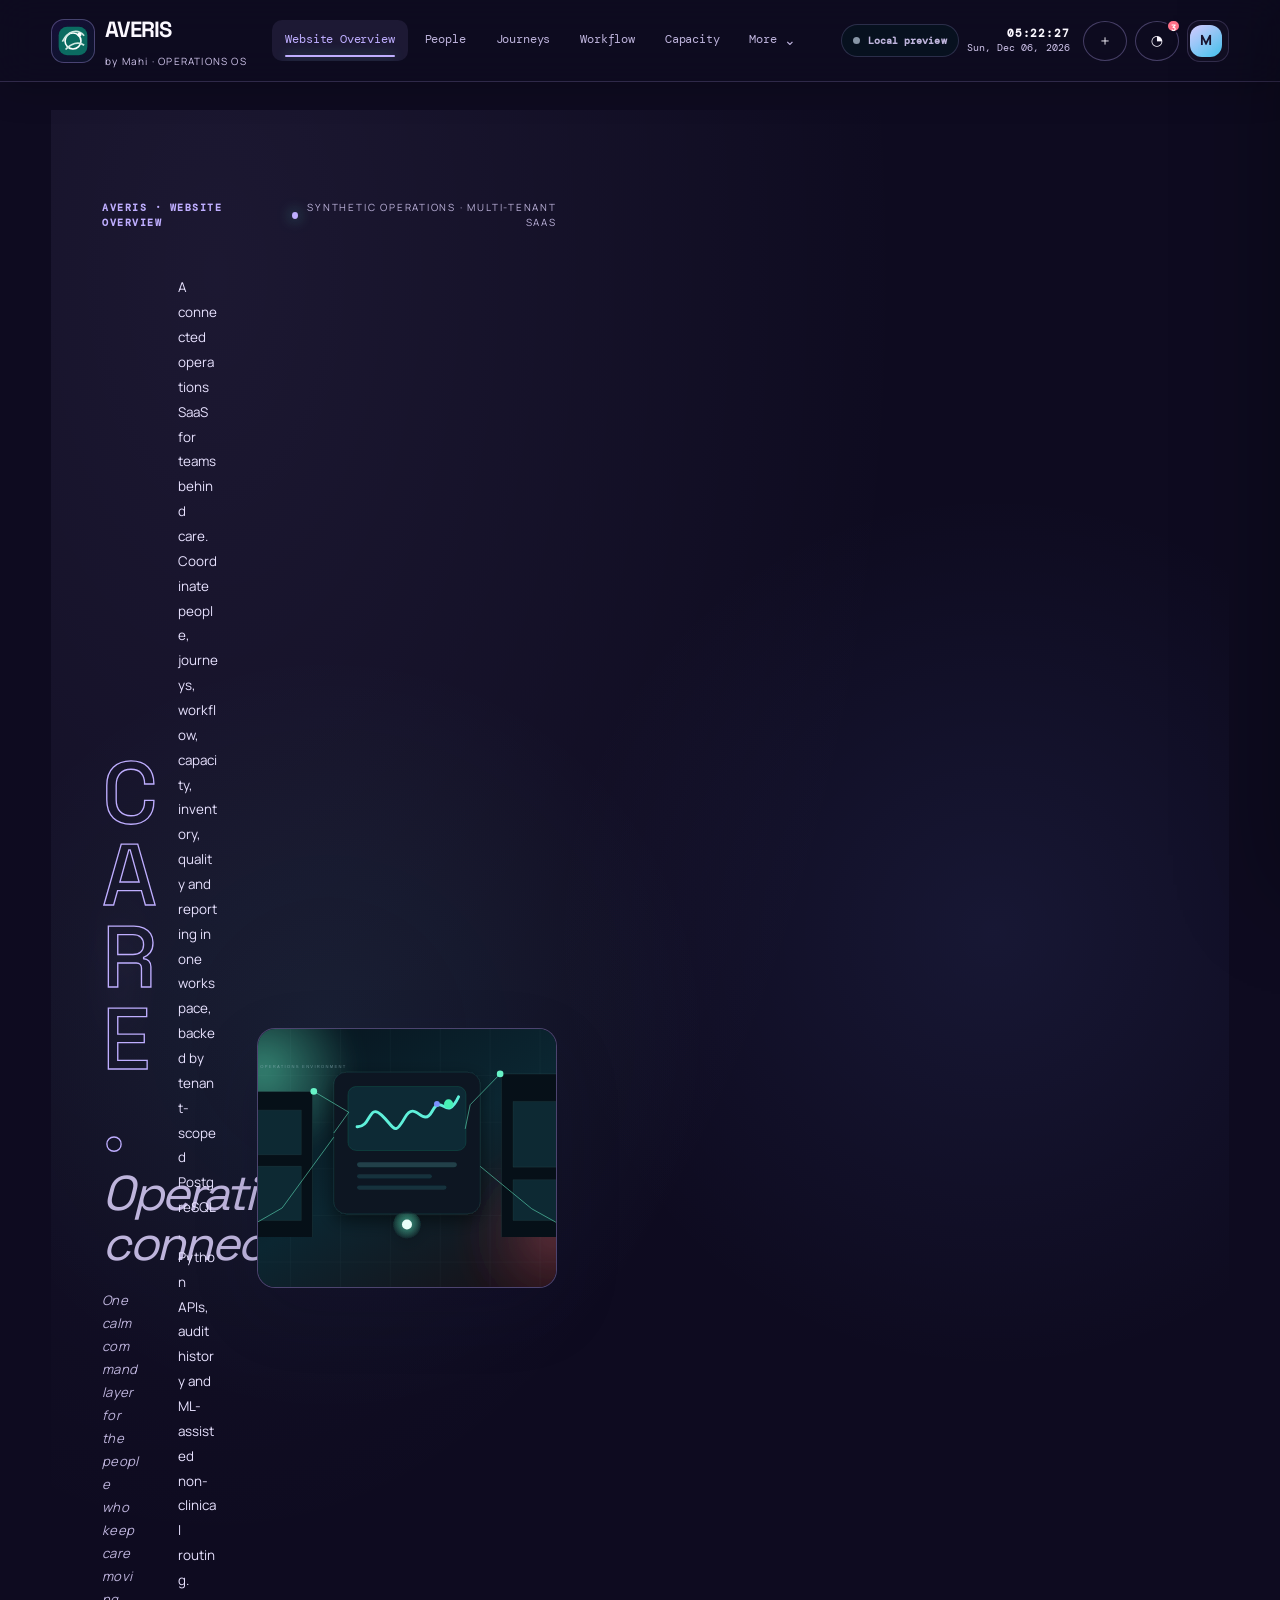
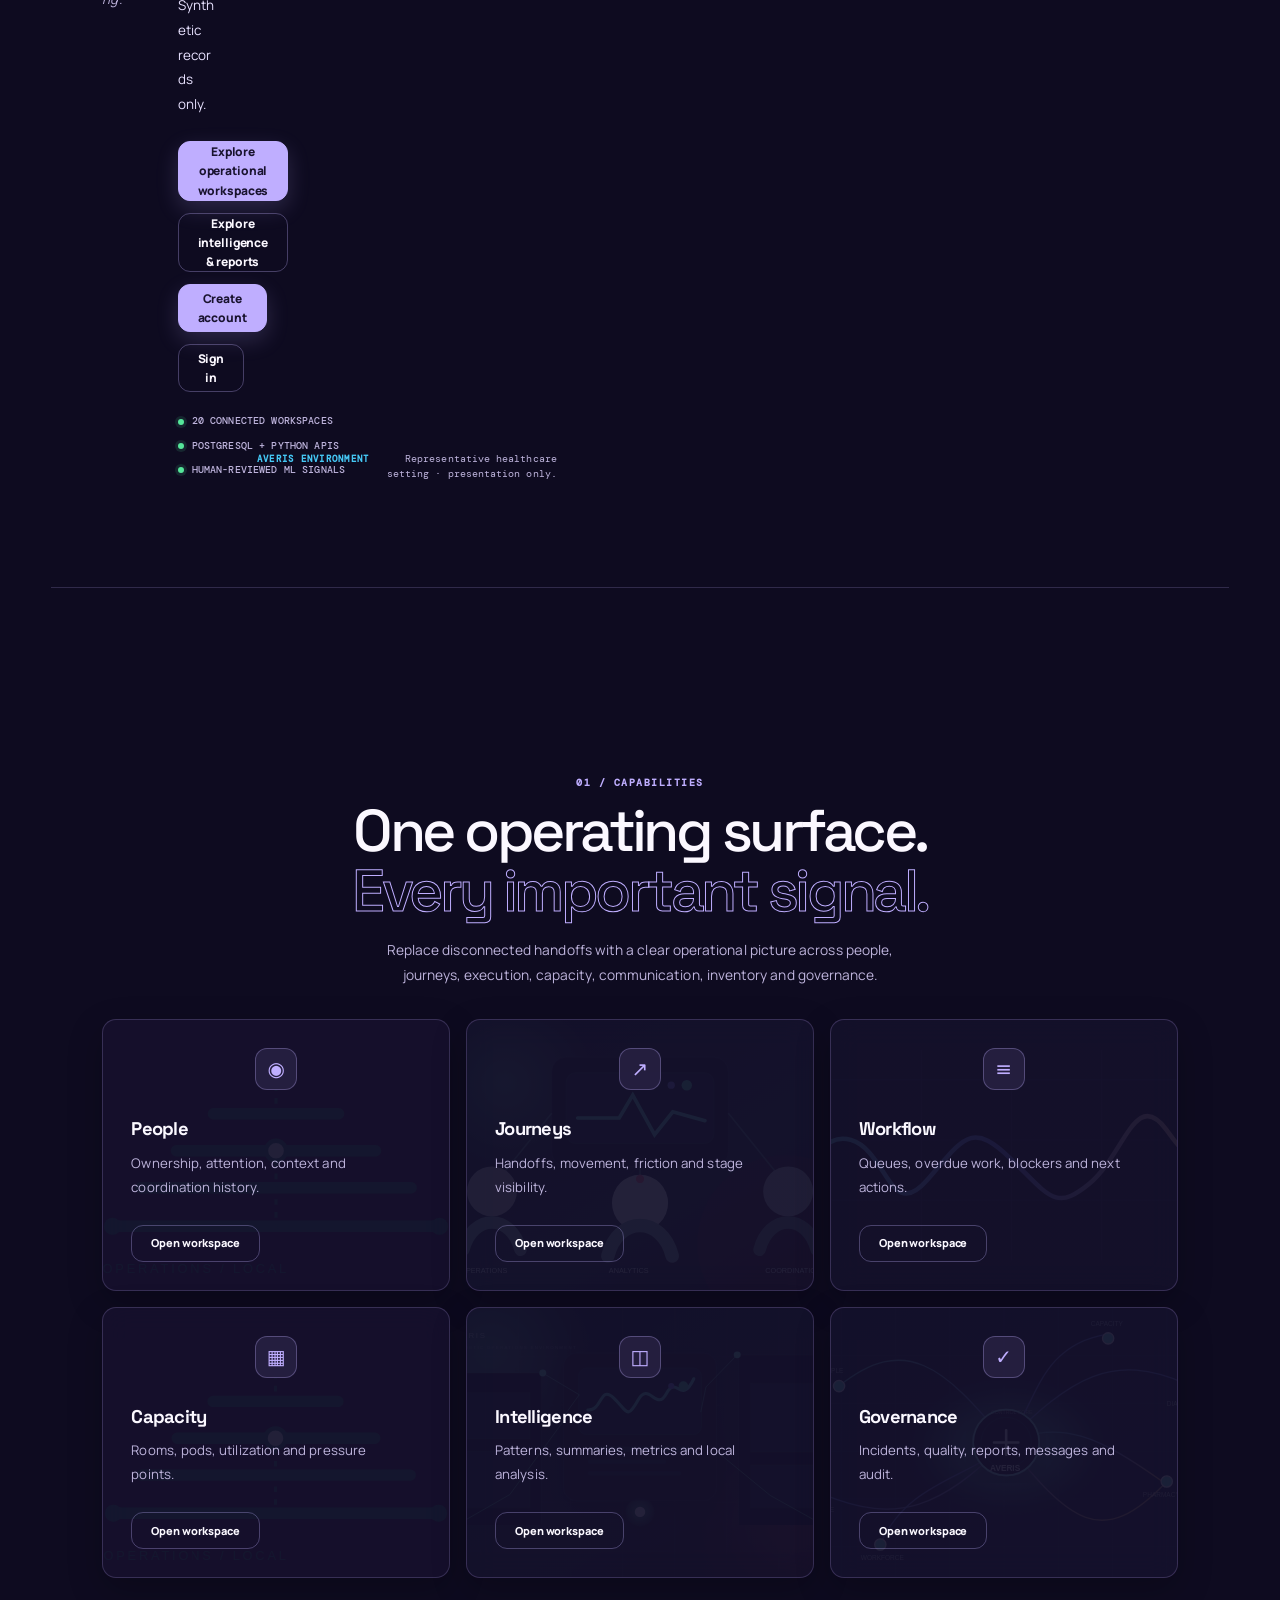
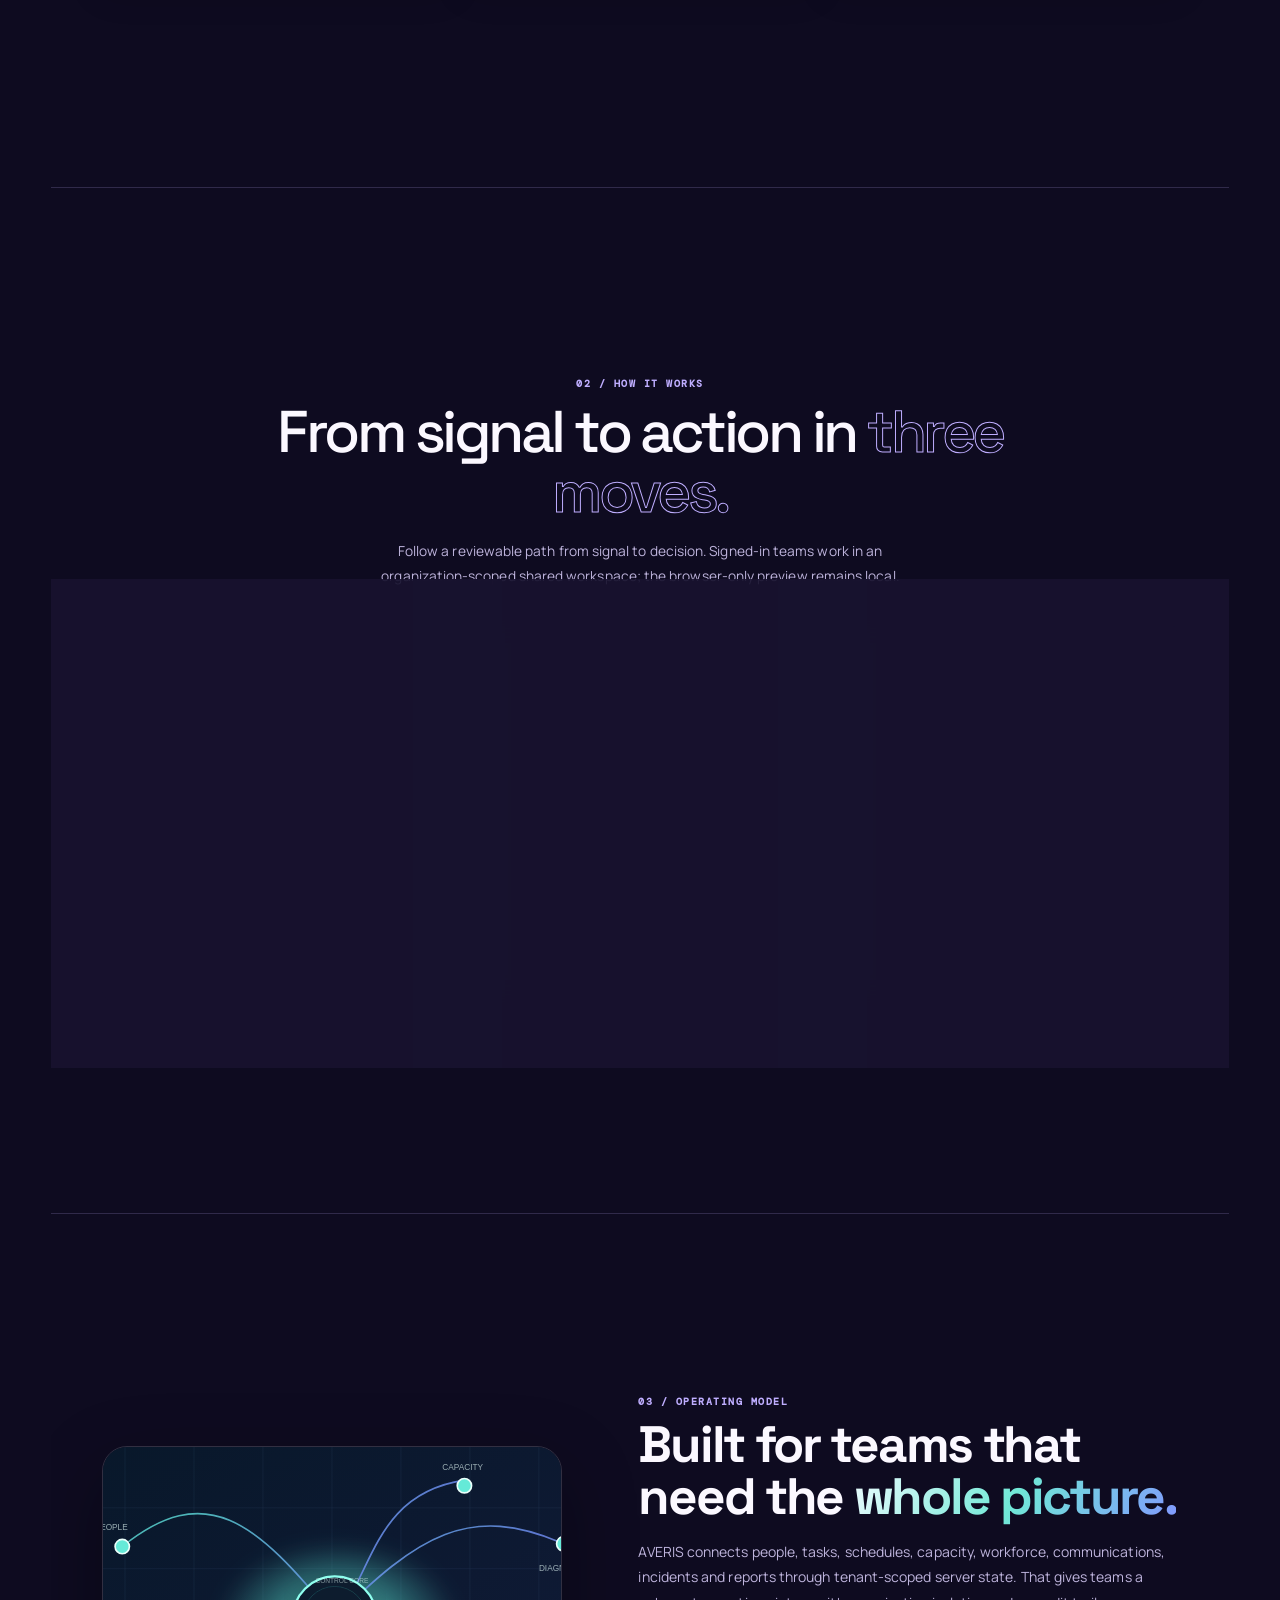
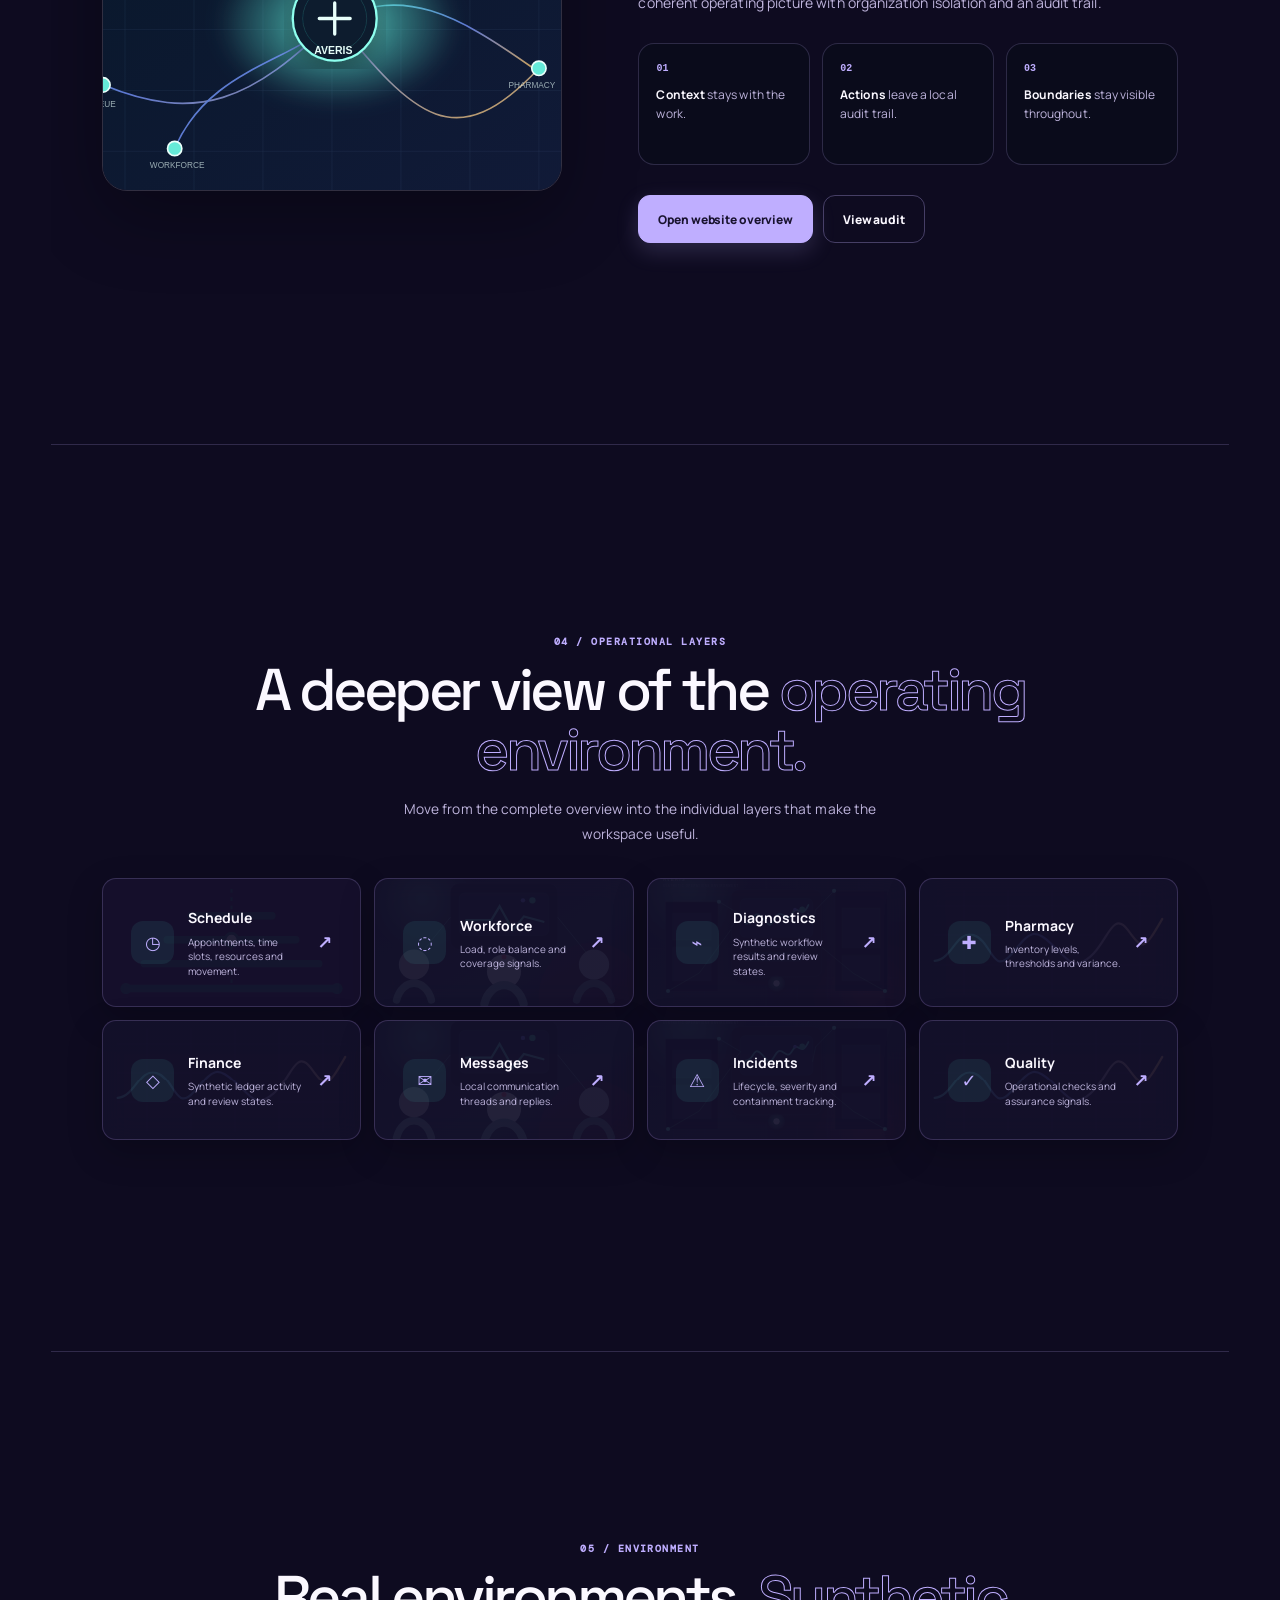
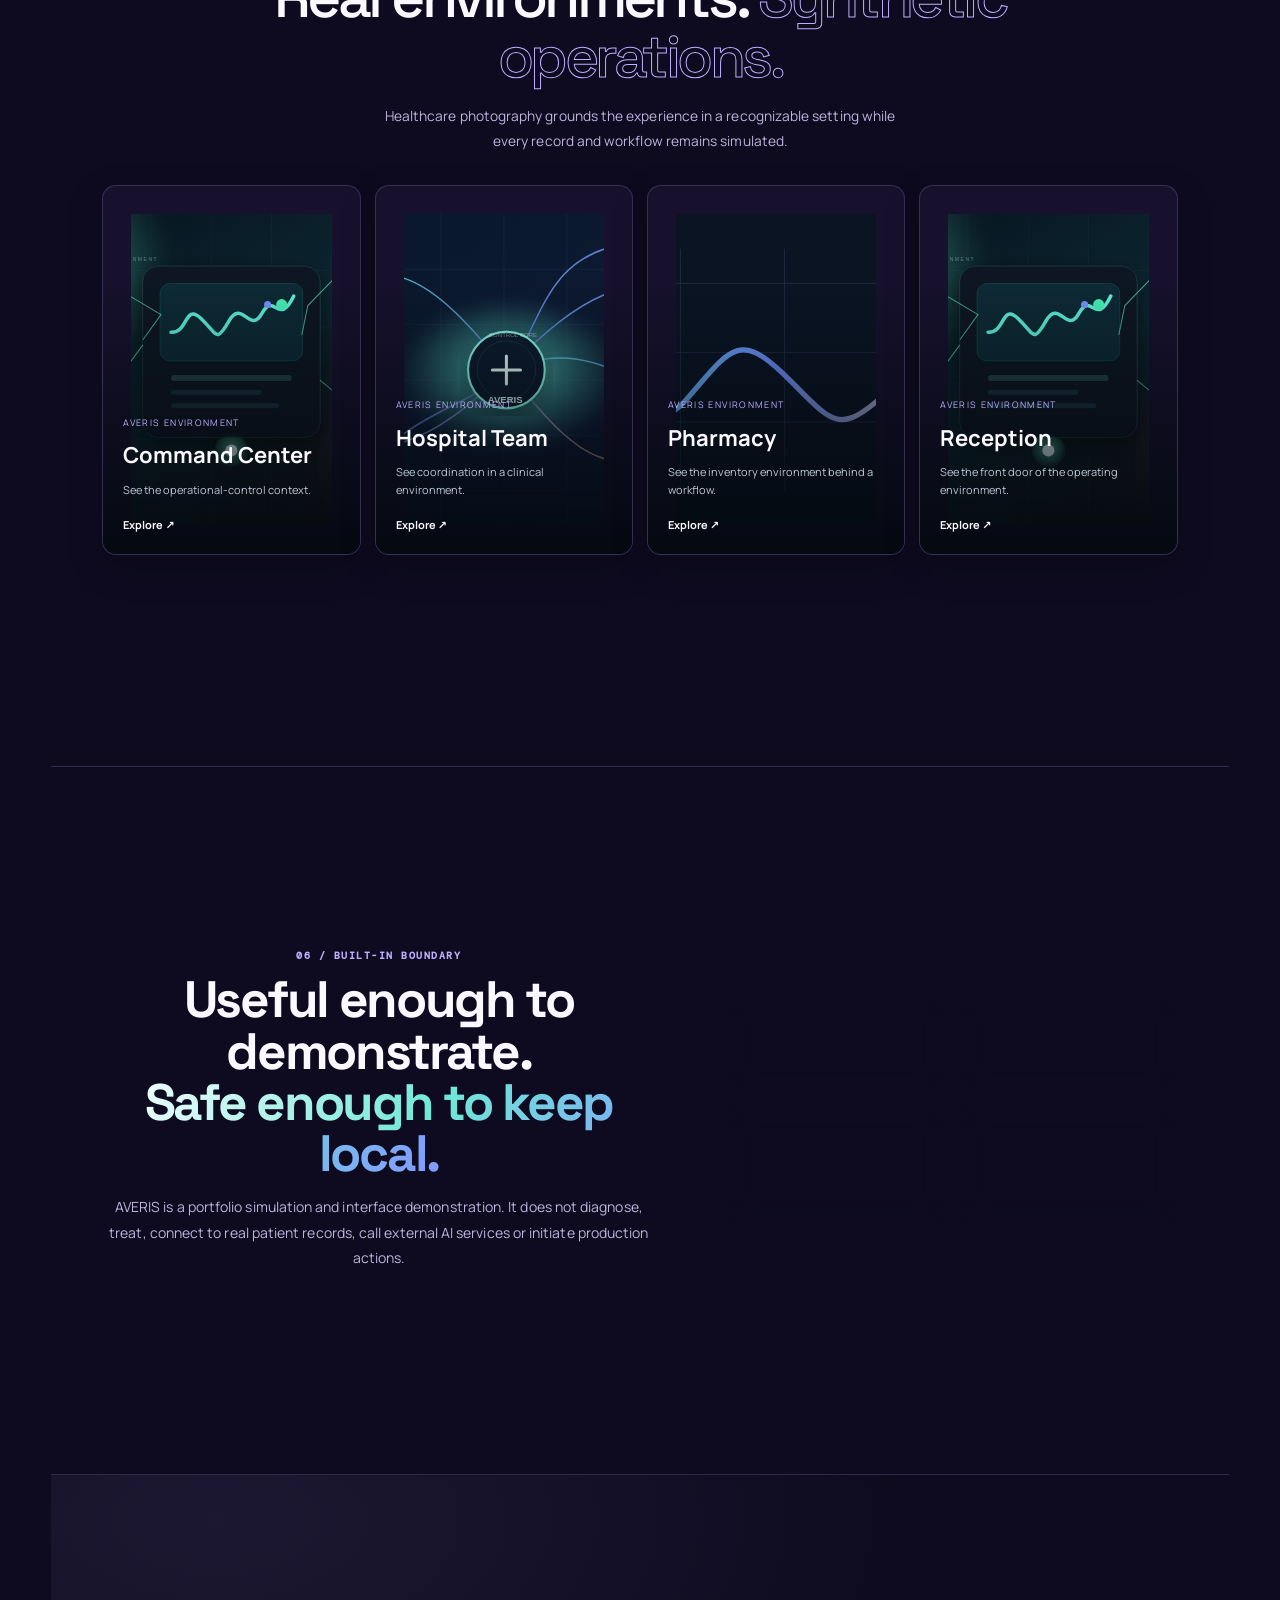
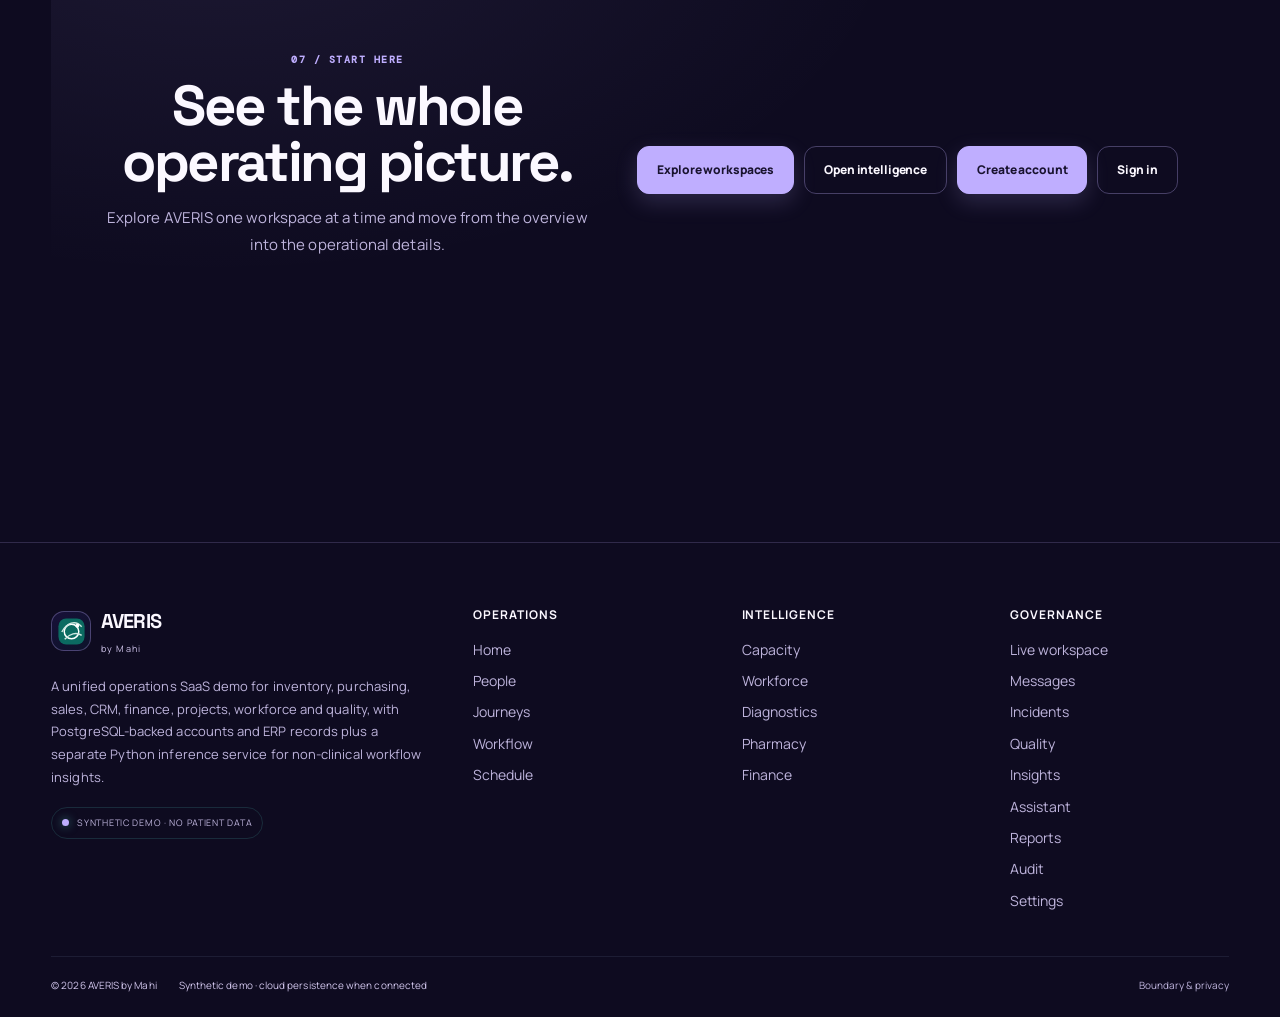
==== index.html @ 62dbeacb "Validate local workspace forms and preserve message subjects" ====
<!doctype html>
<html lang="en" data-theme="dark">
<head>
<meta charset="utf-8">
<meta name="viewport" content="width=device-width,initial-scale=1,viewport-fit=cover">
<meta name="theme-color" content="#0E0B20"><meta name="color-scheme" content="dark light"><link rel="preconnect" href="https://fonts.googleapis.com"><link rel="preconnect" href="https://fonts.gstatic.com" crossorigin><link href="https://fonts.googleapis.com/css2?family=DM+Mono:wght@400;500&family=Manrope:wght@400;500;600;700;800&family=Space+Grotesk:wght@400;500;600;700&display=swap" rel="stylesheet"><link rel="preload" href="https://www.ihhhealthcare.com/images/default-source/ihh/occ-2.jpg?sfvrsn=2801dfb4_1" as="image">
<meta name="description" content="AVERIS by Mahi — multi-tenant healthcare operations SaaS demo with organization-scoped ERP APIs, PostgreSQL persistence and Python ML for non-clinical workflows. Synthetic data only.">
<link rel="icon" href="./assets/averis-orbit.svg">
<link rel="manifest" href="./manifest.json">
<link rel="stylesheet" href="./styles.css?v=53">
<title>AVERIS — by Mahi</title>
</head>
<body>
<div id="scroll-progress" class="scroll-progress" aria-hidden="true"></div>
<button id="back-to-top" class="back-to-top" type="button" aria-label="Back to top" title="Back to top">↑</button>
<div class="backdrop-scene"><div class="scene-grid"></div><div class="scene-orbit scene-orbit-a"></div><div class="scene-orbit scene-orbit-b"></div><div class="scene-light scene-light-a"></div><div class="scene-light scene-light-b"></div></div>
<a class="skip-link" href="#workspace-root">Skip to workspace</a>
<div class="app-shell website-shell">
<div class="shell-main">
<header class="topbar site-header" id="site-header">
  <a href="#/today" class="brand site-brand" aria-label="AVERIS website overview"><span class="brand-logo"><img src="./assets/averis-orbit.svg" alt=""></span><span><b>AVERIS</b><small>by Mahi · OPERATIONS OS</small></span></a>
  <nav class="site-nav" aria-label="Primary navigation">
    <button class="site-nav-link" data-route="today" type="button">Website Overview</button>
    <button class="site-nav-link" data-route="people" type="button">People</button>
    <button class="site-nav-link" data-route="journeys" type="button">Journeys</button>
    <button class="site-nav-link" data-route="queue" type="button">Workflow</button>
    <button class="site-nav-link" data-route="capacity" type="button">Capacity</button>
    <div class="site-nav-more" id="site-nav-more">
      <button class="site-nav-link site-nav-more-trigger" id="site-more-toggle" type="button" aria-haspopup="true" aria-expanded="false">More <span aria-hidden="true">⌄</span></button>
      <div class="site-nav-menu" id="site-nav-menu" role="menu" aria-label="More workspaces">
        <button class="site-nav-link" data-route="insights" role="menuitem" type="button">Insights</button>
        <button class="site-nav-link" data-route="reports" role="menuitem" type="button">Reports</button>
        <button class="site-nav-link" data-route="erp" role="menuitem" type="button">ERP Suite</button>
        <button class="site-nav-link" data-route="workspace" role="menuitem" type="button">Live Workspace</button>
      </div>
    </div>
  </nav>
  <div class="top-actions">
    <span class="connection-chip" id="connection-chip"><span></span> Checking connection</span>
    <div class="clock"><b id="live-clock">--:--:--</b><small id="live-date">---</small></div>
    <button id="quick-add" class="icon-button" type="button" aria-label="Create record">＋</button>
    <button id="notification-button" class="icon-button notif" type="button" aria-label="Open messages">◔<b id="notification-count">0</b></button>
    <button id="profile-button" class="profile-button" type="button" aria-label="Profile"><span class="avatar avatar-main">M</span></button>
  </div>
</header>
<main id="workspace-root" class="workspace-main" tabindex="-1"><div class="loader"><div></div><p>Loading AVERIS…</p></div></main>
<footer class="site-footer">
  <div class="footer-main">
    <div class="footer-brand">
      <a href="#/today" class="brand"><span class="brand-logo"><img src="./assets/averis-orbit.svg" alt=""></span><span><b>AVERIS</b><small>by Mahi</small></span></a>
      <p>A unified operations SaaS demo for inventory, purchasing, sales, CRM, finance, projects, workforce and quality, with PostgreSQL-backed accounts and ERP records plus a separate Python inference service for non-clinical workflow insights.</p>
      <span class="footer-boundary"><i></i> SYNTHETIC DEMO · NO PATIENT DATA</span>
    </div>
    <div class="footer-column"><b>Operations</b><button data-route="today" type="button">Home</button><button data-route="people" type="button">People</button><button data-route="journeys" type="button">Journeys</button><button data-route="queue" type="button">Workflow</button><button data-route="schedule" type="button">Schedule</button></div>
    <div class="footer-column"><b>Intelligence</b><button data-route="capacity" type="button">Capacity</button><button data-route="workforce" type="button">Workforce</button><button data-route="diagnostics" type="button">Diagnostics</button><button data-route="pharmacy" type="button">Pharmacy</button><button data-route="finance" type="button">Finance</button></div>
    <div class="footer-column"><b>Governance</b><button data-route="workspace" type="button">Live workspace</button><button data-route="messages" type="button">Messages</button><button data-route="incidents" type="button">Incidents</button><button data-route="quality" type="button">Quality</button><button data-route="insights" type="button">Insights</button><button data-route="assistant" type="button">Assistant</button><button data-route="reports" type="button">Reports</button><button data-route="audit" type="button">Audit</button><button data-route="settings" type="button">Settings</button></div>
  </div>
  <div class="footer-bottom"><span>© 2026 AVERIS by Mahi</span><span>Synthetic demo · cloud persistence when connected</span><button data-action="go-settings" type="button">Boundary & privacy</button></div>
</footer>
</div>
</div>
<div class="mobile-scrim" id="mobile-scrim"></div>
<div class="overlay" id="command-overlay" hidden><div class="command-dialog" role="dialog" aria-modal="true" aria-labelledby="command-title">
  <div class="dialog-head"><div><span class="eyebrow">NAVIGATION</span><h2 id="command-title">Command search</h2></div><button class="icon-button" data-close="command-overlay" type="button">×</button></div>
  <div class="command-box"><span>⌕</span><input id="command-input" placeholder="Search AVERIS…" autocomplete="off"><kbd>ESC</kbd></div>
  <div id="command-results" class="command-results"></div>
  <div class="command-help"><span>↑↓ select</span><span>↵ open</span><span>esc close</span></div>
</div></div>
<div class="overlay" id="modal-overlay" hidden><div class="modal-dialog" role="dialog" aria-modal="true" aria-labelledby="modal-title">
  <div class="dialog-head"><div><span class="eyebrow" id="modal-eyebrow">ACTION</span><h2 id="modal-title">New record</h2></div><button class="icon-button" data-close="modal-overlay" type="button">×</button></div>
  <div id="modal-body" class="modal-body"></div><div id="modal-foot" class="modal-foot"></div>
</div></div>
<aside class="drawer" id="drawer" aria-hidden="true"><div class="drawer-head"><div><span class="eyebrow" id="drawer-eyebrow">DETAIL</span><h2 id="drawer-title">Record</h2></div><button id="drawer-close" class="icon-button" type="button">×</button></div><div id="drawer-body" class="drawer-body"></div></aside>
<div id="toast-stack" class="toast-stack" aria-live="polite"></div>
<noscript><div class="noscript"><b>JavaScript is required for the AVERIS control room.</b><span>Everything is local to this browser.</span></div></noscript>
<script src="./app.js?v=53" defer></script>
</body>
</html>
---- styles.css ----
/* AVERIS v5 visual control-room system */
:root{--bg:#050b14;--bg2:#071120;--surface:rgba(10,21,36,.80);--solid:#0c192b;--surface2:rgba(17,31,52,.72);--line:rgba(155,188,224,.13);--line2:rgba(155,188,224,.23);--text:#edf7ff;--muted:#8ba1b7;--dim:#5b738d;--teal:#5ef0da;--blue:#7593ff;--amber:#ffc86b;--red:#ff7385;--violet:#b78dff;--shadow:0 28px 90px rgba(0,0,0,.34);--soft:0 12px 35px rgba(0,0,0,.22);--radius:20px;--ease:cubic-bezier(.2,.75,.25,1);--sidebar:286px}

*{box-sizing:border-box}html{min-width:320px;background:var(--bg);scroll-behavior:smooth}body{margin:0;background:var(--bg);color:var(--text);font:400 14px/1.45 Inter,ui-sans-serif,system-ui,-apple-system,BlinkMacSystemFont,"Segoe UI",sans-serif;overflow-x:hidden}button,input,select,textarea{font:inherit;color:inherit}button{border:0}button:focus-visible,input:focus-visible,select:focus-visible,textarea:focus-visible{outline:2px solid var(--teal);outline-offset:3px}a{color:inherit;text-decoration:none}img{display:block;max-width:100%}::selection{background:rgba(94,240,218,.22)}
.backdrop-scene{position:fixed;inset:0;z-index:-5;overflow:hidden;background:radial-gradient(circle at 15% 10%,rgba(95,120,255,.11),transparent 30%),radial-gradient(circle at 82% 18%,rgba(27,224,192,.09),transparent 28%),linear-gradient(180deg,var(--bg2),var(--bg))}
.scene-grid{position:absolute;inset:-18%;background-image:linear-gradient(rgba(120,160,205,.05) 1px,transparent 1px),linear-gradient(90deg,rgba(120,160,205,.05) 1px,transparent 1px);background-size:48px 48px;transform:perspective(900px) rotateX(58deg) translateY(30%);mask-image:linear-gradient(to bottom,transparent,#000 24%,#000 72%,transparent);animation:grid-move 28s linear infinite}
.scene-orbit{position:absolute;border:1px solid rgba(119,156,210,.07);border-radius:999px;filter:blur(.2px)}.scene-orbit-a{width:780px;height:300px;right:-230px;top:7%;transform:rotate(15deg);animation:orbit 17s ease-in-out infinite}.scene-orbit-b{width:590px;height:230px;left:-210px;bottom:8%;transform:rotate(-18deg);animation:orbit 22s ease-in-out reverse infinite}.scene-light{position:absolute;width:480px;height:480px;border-radius:50%;filter:blur(100px);opacity:.10}.scene-light-a{left:12%;top:0;background:#416cff;animation:light-float 17s ease-in-out infinite}.scene-light-b{right:8%;bottom:0;background:#20d8bd;animation:light-float 21s ease-in-out reverse infinite}
.skip-link{position:fixed;left:15px;top:-80px;z-index:1000;padding:9px 12px;border-radius:9px;background:var(--solid);border:1px solid var(--line2)}.skip-link:focus{top:15px}
.app-shell{display:grid;grid-template-columns:var(--sidebar) minmax(0,1fr);min-height:100vh}.sidebar{height:100vh;position:sticky;top:0;display:flex;flex-direction:column;padding:16px 14px;border-right:1px solid var(--line);background:rgba(5,13,24,.84);backdrop-filter:blur(28px);z-index:40}.brand-row{display:flex;justify-content:space-between;align-items:center;padding:2px 5px 15px}.brand{display:flex;gap:10px;align-items:center}.brand-logo{width:40px;height:40px;display:grid;place-items:center;border-radius:13px;border:1px solid rgba(94,240,218,.18);background:linear-gradient(145deg,rgba(94,240,218,.12),rgba(117,147,255,.10));box-shadow:inset 0 0 22px rgba(94,240,218,.07)}.brand-logo img{width:31px}.brand b{display:block;font-size:19px;letter-spacing:.2em}.brand small{display:block;margin-top:5px;color:var(--dim);font-size:8px;letter-spacing:.12em}
.identity{display:flex;gap:9px;align-items:center;padding:10px 7px 13px;border-bottom:1px solid var(--line)}.avatar{width:34px;height:34px;border-radius:12px;display:grid;place-items:center;font-weight:800;flex:none}.avatar-main{background:linear-gradient(145deg,#66e4d2,#687df8);color:#04101c;box-shadow:0 8px 25px rgba(70,210,194,.18)}.identity>div{display:flex;flex-direction:column;min-width:0;flex:1}.identity b{font-size:11px}.identity small{font-size:9px;color:var(--muted);margin-top:2px}.presence{width:8px;height:8px;border-radius:50%;background:var(--teal);box-shadow:0 0 0 4px rgba(94,240,218,.08),0 0 15px rgba(94,240,218,.55);animation:beat 2s infinite}
.command-open{display:grid;grid-template-columns:26px 1fr auto;gap:8px;align-items:center;margin:13px 0;padding:10px;border-radius:13px;border:1px solid var(--line);background:rgba(255,255,255,.025);cursor:pointer;text-align:left;transition:.22s var(--ease)}.command-open:hover{background:rgba(255,255,255,.05);border-color:var(--line2);transform:translateY(-1px)}.command-open>span{color:var(--teal);font-size:17px}.command-open div{display:flex;flex-direction:column}.command-open b{font-size:10px}.command-open small{font-size:8px;color:var(--dim);margin-top:2px}kbd{padding:3px 6px;border:1px solid var(--line2);border-bottom-color:rgba(255,255,255,.25);border-radius:6px;background:rgba(255,255,255,.04);font-size:8px;color:var(--muted)}
.nav-label{display:flex;justify-content:space-between;padding:7px 9px;color:var(--dim);font-size:8px;font-weight:800;letter-spacing:.15em}.nav{display:grid;gap:4px;overflow:auto;min-height:0;padding:2px 1px 8px}.nav-item{position:relative;display:grid;grid-template-columns:23px 1fr auto;gap:7px;align-items:center;width:100%;padding:9px 9px;background:transparent;color:var(--muted);border:1px solid transparent;border-radius:11px;text-align:left;cursor:pointer;font-size:10px;transition:.20s var(--ease)}.nav-item:hover{background:rgba(255,255,255,.035);color:var(--text);transform:translateX(2px)}.nav-item.active{background:linear-gradient(90deg,rgba(94,240,218,.10),rgba(117,147,255,.05));color:var(--text);border-color:rgba(94,240,218,.14);box-shadow:inset 2px 0 var(--teal)}.nav-icon{color:var(--dim);font-size:13px;text-align:center}.nav-item.active .nav-icon{color:var(--teal)}.nav-dot{width:5px;height:5px;border-radius:50%;background:var(--amber);opacity:0}.nav-dot.show{opacity:1;box-shadow:0 0 10px rgba(255,200,107,.72)}
.side-footer{margin-top:auto}.simulation-badge{display:flex;gap:8px;align-items:center;padding:10px;border-radius:13px;border:1px solid rgba(94,240,218,.12);background:linear-gradient(135deg,rgba(94,240,218,.055),rgba(117,147,255,.045))}.simulation-badge div{display:flex;flex-direction:column}.simulation-badge b{font-size:8px;letter-spacing:.12em}.simulation-badge small{font-size:7px;color:var(--dim);margin-top:3px}.pulse-dot{width:8px;height:8px;border-radius:50%;background:var(--teal);box-shadow:0 0 15px rgba(94,240,218,.55);animation:beat 1.8s infinite}.focus-button{display:flex;align-items:center;gap:8px;width:100%;margin-top:7px;padding:10px;border-radius:11px;background:transparent;color:var(--muted);cursor:pointer;font-size:9px}.focus-button:hover{background:rgba(255,255,255,.035);color:var(--text)}.focus-button span{color:var(--teal)}.focus-button kbd{margin-left:auto}
.shell-main{min-width:0}.topbar{position:sticky;top:0;z-index:30;height:74px;display:flex;align-items:center;gap:15px;padding:0 28px;border-bottom:1px solid var(--line);background:rgba(5,11,20,.58);backdrop-filter:blur(22px)}.breadcrumbs{display:flex;gap:7px;align-items:center;font-size:10px;color:var(--dim)}.breadcrumbs i{font-style:normal}.breadcrumbs b{color:var(--text)}.top-actions{margin-left:auto;display:flex;align-items:center;gap:7px}.local-chip{display:flex;align-items:center;gap:7px;padding:7px 9px;border-radius:999px;border:1px solid rgba(94,240,218,.12);background:rgba(94,240,218,.04);font-size:8px;color:var(--muted)}.local-chip span{width:6px;height:6px;border-radius:50%;background:var(--teal);box-shadow:0 0 10px rgba(94,240,218,.6)}.clock{display:flex;flex-direction:column;align-items:flex-end;padding-right:5px;line-height:1}.clock b{font-size:10px;letter-spacing:.08em}.clock small{margin-top:4px;font-size:7px;color:var(--dim)}
.icon-button{position:relative;width:35px;height:35px;display:grid;place-items:center;border-radius:11px;border:1px solid var(--line);background:rgba(255,255,255,.025);color:var(--muted);cursor:pointer;transition:.2s var(--ease)}.icon-button:hover{background:rgba(255,255,255,.05);border-color:var(--line2);color:var(--text);transform:translateY(-1px)}.profile-button{width:38px;height:38px;padding:2px;border-radius:13px;border:1px solid var(--line);background:rgba(255,255,255,.025);cursor:pointer}.profile-button .avatar{width:32px;height:32px}.notif b{position:absolute;top:-3px;right:-3px;display:grid;place-items:center;min-width:14px;height:14px;padding:0 3px;border-radius:10px;background:var(--red);font-size:7px;color:#fff;border:2px solid var(--bg)}
.workspace-main{padding:27px 29px 60px;min-height:calc(100vh - 74px)}.loader{min-height:60vh;display:grid;place-items:center;align-content:center;gap:10px;color:var(--muted)}.loader div{width:56px;height:56px;border-radius:50%;border:1px solid rgba(94,240,218,.15);border-top-color:var(--teal);animation:spin 1s linear infinite}.loader p{font-size:10px}
.page-head{display:flex;justify-content:space-between;align-items:flex-end;gap:20px;margin-bottom:19px}.eyebrow{display:inline-block;color:var(--teal);font-size:8px;font-weight:800;letter-spacing:.18em;text-transform:uppercase}.page-title{margin:7px 0 7px;font-size:clamp(25px,3vw,42px);letter-spacing:-.045em;line-height:1.02}.page-copy{margin:0;max-width:750px;color:var(--muted);font-size:11px}.page-actions{display:flex;gap:7px;flex-wrap:wrap;justify-content:flex-end}
.button{display:inline-flex;align-items:center;justify-content:center;gap:7px;min-height:35px;padding:0 12px;border-radius:10px;border:1px solid var(--line2);background:rgba(255,255,255,.045);color:var(--text);cursor:pointer;font-size:9px;font-weight:800;transition:.2s var(--ease)}.button:hover{transform:translateY(-2px);background:rgba(255,255,255,.08);box-shadow:0 10px 25px rgba(0,0,0,.14)}.button.primary{border-color:transparent;background:linear-gradient(135deg,#5ce8d4,#5977ff);color:#041019;box-shadow:0 10px 27px rgba(77,194,201,.18)}.button.ghost{background:transparent}.button.danger{color:#ff98a7;border-color:rgba(255,115,133,.22)}.button.small{min-height:29px;padding:0 9px;font-size:8px}
.card{border:1px solid var(--line);background:var(--surface);box-shadow:var(--soft);backdrop-filter:blur(18px);border-radius:18px;overflow:hidden}.card.pad{padding:17px}.card-head{display:flex;align-items:center;justify-content:space-between;gap:10px;margin-bottom:13px}.card-head h3{margin:0;font-size:11px}.card-head p{margin:4px 0 0;color:var(--muted);font-size:8px}.micro{font-size:7px;color:var(--dim)}.mono{font-family:ui-monospace,SFMono-Regular,Consolas,monospace}.grid{display:grid;gap:13px}.cols-2{grid-template-columns:repeat(2,minmax(0,1fr))}.cols-3{grid-template-columns:repeat(3,minmax(0,1fr))}.cols-4{grid-template-columns:repeat(4,minmax(0,1fr))}.span-2{grid-column:span 2}
.hero{position:relative;display:grid;grid-template-columns:1.05fr .95fr;gap:20px;padding:26px;min-height:420px;overflow:hidden;border-radius:28px;border:1px solid rgba(117,147,255,.16);background:radial-gradient(circle at 74% 45%,rgba(94,240,218,.09),transparent 27%),radial-gradient(circle at 90% 70%,rgba(117,147,255,.12),transparent 28%),linear-gradient(135deg,rgba(17,33,55,.95),rgba(7,15,26,.93));box-shadow:var(--shadow)}.hero:after{content:"";position:absolute;inset:0;background:linear-gradient(105deg,transparent 0%,rgba(255,255,255,.05) 46%,transparent 58%);transform:translateX(-120%);animation:sheen 8s ease-in-out infinite}.hero-copy{display:flex;flex-direction:column;justify-content:center;position:relative;z-index:2}.hero-kicker{display:flex;gap:8px;align-items:center;color:var(--muted);font-size:8px;letter-spacing:.12em}.hero-kicker .led{width:7px;height:7px;border-radius:50%;background:var(--teal);box-shadow:0 0 14px rgba(94,240,218,.7);animation:beat 1.8s infinite}.hero h1{font-size:clamp(35px,5vw,68px);line-height:.91;letter-spacing:-.065em;margin:17px 0 15px}.hero h1 span{display:block;color:transparent;background:linear-gradient(120deg,#f0fbff,#71e9d6 52%,#8197ff 90%);-webkit-background-clip:text;background-clip:text}.hero p{max-width:560px;color:var(--muted);font-size:11px;margin:0 0 19px}.hero-actions{display:flex;gap:8px;flex-wrap:wrap}.hero-stats{display:flex;gap:23px;flex-wrap:wrap;margin-top:25px}.hero-stat{display:flex;flex-direction:column;gap:3px}.hero-stat b{font-size:21px;letter-spacing:-.04em}.hero-stat span{font-size:7px;color:var(--dim);letter-spacing:.12em;text-transform:uppercase}.hero-visual{position:relative;display:grid;place-items:center;min-height:350px}.hero-visual img{width:100%;max-height:390px;height:100%;object-fit:cover;border-radius:23px;border:1px solid rgba(150,190,245,.12);box-shadow:0 20px 70px rgba(0,0,0,.26);animation:breathe 8s ease-in-out infinite}.floating-chip{position:absolute;display:flex;align-items:center;gap:7px;padding:8px 10px;border-radius:11px;background:rgba(5,14,26,.73);border:1px solid rgba(150,190,245,.17);backdrop-filter:blur(14px);font-size:7px;box-shadow:0 14px 30px rgba(0,0,0,.25);animation:float 4.6s ease-in-out infinite}.floating-chip b{font-size:8px}.floating-chip small{color:var(--dim)}.chip-a{top:18px;right:9px}.chip-b{left:7px;bottom:44px;animation-delay:-1.4s}.chip-c{right:25px;bottom:13px;animation-delay:-2.3s}
.signal-grid{display:grid;grid-template-columns:repeat(4,minmax(0,1fr));gap:11px;margin-top:13px}.signal{position:relative;padding:15px;border:1px solid var(--line);border-radius:16px;background:var(--surface);backdrop-filter:blur(15px);overflow:hidden;transition:.22s var(--ease)}.signal:hover{transform:translateY(-3px);border-color:var(--line2);box-shadow:var(--soft)}.signal:after{content:"";position:absolute;width:110px;height:110px;right:-50px;top:-60px;border-radius:50%;background:rgba(94,240,218,.07)}.signal-top{display:flex;justify-content:space-between;align-items:center;color:var(--dim);font-size:7px;font-weight:800;letter-spacing:.12em;text-transform:uppercase}.signal-icon{width:27px;height:27px;display:grid;place-items:center;border-radius:9px;background:rgba(255,255,255,.04);color:var(--teal);font-size:12px}.signal-value{font-size:27px;letter-spacing:-.05em;margin-top:12px}.signal-detail{display:flex;gap:5px;align-items:center;color:var(--muted);font-size:8px;margin-top:5px}.up{color:var(--teal)}.warn{color:var(--amber)}.bad-text{color:var(--red)}
.workspace-grid{display:grid;grid-template-columns:1.6fr .7fr;gap:13px;margin-top:13px}.stack{display:grid;gap:13px}.chart{width:100%;overflow:hidden}.chart svg{display:block;width:100%;height:auto}.timeline{display:grid}.timeline-item{display:grid;grid-template-columns:54px 13px 1fr;gap:10px;padding-bottom:16px}.timeline-item:last-child{padding-bottom:0}.timeline-time{font-size:8px;color:var(--dim);text-align:right;padding-top:2px}.timeline-rail{display:flex;justify-content:center;position:relative}.timeline-rail:before{content:"";position:absolute;top:1px;bottom:-16px;width:1px;background:var(--line)}.timeline-item:last-child .timeline-rail:before{display:none}.timeline-dot{width:8px;height:8px;margin-top:3px;border-radius:50%;background:var(--teal);box-shadow:0 0 0 4px rgba(94,240,218,.07),0 0 12px rgba(94,240,218,.34)}.timeline-dot.warn{background:var(--amber)}.timeline-dot.bad{background:var(--red)}.timeline-card{width:100%;padding:11px 12px;border-radius:13px;border:1px solid var(--line);background:rgba(255,255,255,.02);cursor:pointer;text-align:left;transition:.2s var(--ease)}.timeline-card:hover{background:rgba(255,255,255,.045);border-color:var(--line2);transform:translateX(3px)}.timeline-title{font-size:9px;font-weight:800}.timeline-meta{display:flex;gap:6px;color:var(--dim);font-size:7px;margin-top:4px}
.alert-list{display:grid;gap:7px}.alert-row{display:grid;grid-template-columns:28px 1fr auto;gap:8px;align-items:start;padding:9px;border:1px solid var(--line);border-radius:12px;background:rgba(255,255,255,.018);cursor:pointer;text-align:left;transition:.2s var(--ease)}.alert-row:hover{background:rgba(255,255,255,.045);transform:translateX(2px)}.alert-icon{width:28px;height:28px;display:grid;place-items:center;border-radius:9px;background:rgba(255,200,107,.07);color:var(--amber);font-size:11px}.alert-row.critical .alert-icon{color:var(--red);background:rgba(255,115,133,.07)}.alert-row b{font-size:8px}.alert-row p{margin:3px 0 0;color:var(--muted);font-size:7px}.alert-row small{color:var(--dim);font-size:7px}
.network{position:relative;min-height:375px}.network img{width:100%;height:100%;min-height:375px;object-fit:cover}.network-tag{position:absolute;left:14px;top:13px;display:flex;gap:7px;align-items:center;padding:7px 9px;border-radius:10px;background:rgba(5,14,26,.72);border:1px solid rgba(94,240,218,.12);font-size:7px;backdrop-filter:blur(12px)}.network-tag i{width:6px;height:6px;border-radius:50%;background:var(--teal);animation:beat 1.9s infinite}
.bar-list{display:grid;gap:10px}.bar-row{display:grid;grid-template-columns:92px 1fr 38px;align-items:center;gap:8px;font-size:7px}.bar-track{height:7px;border-radius:99px;background:rgba(255,255,255,.045);overflow:hidden}.bar-fill{height:100%;border-radius:99px;background:linear-gradient(90deg,var(--teal),var(--blue));transform-origin:left;animation:bar .75s var(--ease) both}.small-grid{display:grid;grid-template-columns:repeat(3,minmax(0,1fr));gap:8px}.small-stat{padding:10px;border:1px solid var(--line);border-radius:11px;background:rgba(255,255,255,.018)}.small-stat small{display:block;font-size:6px;color:var(--dim);text-transform:uppercase;letter-spacing:.1em}.small-stat b{display:block;margin-top:4px;font-size:15px}.divider{height:1px;background:var(--line);margin:12px 0}
.table-wrap{overflow:auto;border:1px solid var(--line);border-radius:14px}table{width:100%;min-width:680px;border-collapse:collapse}th{padding:10px 11px;background:rgba(255,255,255,.018);border-bottom:1px solid var(--line);color:var(--dim);font-size:7px;letter-spacing:.12em;text-transform:uppercase;text-align:left}td{padding:11px;border-bottom:1px solid var(--line);font-size:8px}tr:last-child td{border-bottom:0}tbody tr:hover{background:rgba(255,255,255,.025)}.table-person{display:flex;gap:8px;align-items:center}.table-person .avatar{width:28px;height:28px;border-radius:9px;font-size:9px}
.status{display:inline-flex;align-items:center;gap:5px;padding:5px 7px;border-radius:99px;font-size:7px;font-weight:800;border:1px solid transparent}.status:before{content:"";width:5px;height:5px;border-radius:50%}.status.good{color:var(--teal);background:rgba(94,240,218,.08);border-color:rgba(94,240,218,.12)}.status.good:before{background:var(--teal)}.status.warn{color:var(--amber);background:rgba(255,200,107,.08);border-color:rgba(255,200,107,.12)}.status.warn:before{background:var(--amber)}.status.bad{color:var(--red);background:rgba(255,115,133,.08);border-color:rgba(255,115,133,.12)}.status.bad:before{background:var(--red)}.status.neutral{color:var(--muted);background:rgba(255,255,255,.04);border-color:var(--line)}.status.neutral:before{background:var(--muted)}
.filters{display:flex;gap:7px;align-items:center;flex-wrap:wrap;margin-bottom:11px}.input,.select,.textarea{width:100%;min-height:37px;padding:9px 10px;border:1px solid var(--line);border-radius:10px;background:rgba(255,255,255,.024);color:var(--text);font-size:9px}.input::placeholder,.textarea::placeholder{color:var(--dim)}.filter{width:min(260px,100%)}.segments{display:flex;gap:3px;padding:3px;border-radius:10px;border:1px solid var(--line);background:rgba(255,255,255,.018)}.segments button{padding:7px 8px;border-radius:7px;background:transparent;color:var(--muted);font-size:7px;cursor:pointer}.segments button.active{color:var(--text);background:rgba(255,255,255,.07)}
.people-grid{display:grid;grid-template-columns:repeat(3,minmax(0,1fr));gap:11px}.person-card{padding:14px;border:1px solid var(--line);border-radius:16px;background:var(--surface);transition:.22s var(--ease)}.person-card:hover{transform:translateY(-4px);border-color:var(--line2);box-shadow:var(--soft)}.person-main{display:flex;gap:9px;align-items:center}.person-main .avatar{width:41px;height:41px;border-radius:13px}.person-id{min-width:0;display:flex;flex-direction:column}.person-id b{font-size:10px;white-space:nowrap;overflow:hidden;text-overflow:ellipsis}.person-id small{color:var(--dim);font-size:7px;margin-top:3px}.tags{display:flex;gap:4px;flex-wrap:wrap;margin-top:12px}.tag{padding:4px 6px;border-radius:7px;border:1px solid var(--line);background:rgba(255,255,255,.035);font-size:6px;color:var(--muted)}.person-foot{display:flex;justify-content:space-between;align-items:flex-end;border-top:1px solid var(--line);margin-top:12px;padding-top:9px}.mini-metric{display:flex;flex-direction:column;gap:2px}.mini-metric b{font-size:9px}.mini-metric small{font-size:6px;color:var(--dim)}
.journey{display:grid;grid-template-columns:repeat(5,1fr);border:1px solid var(--line);border-radius:14px;overflow:hidden}.journey-stage{padding:15px 11px;background:rgba(255,255,255,.018);border-right:1px solid var(--line);position:relative}.journey-stage:last-child{border-right:0}.journey-stage:after{content:"";position:absolute;left:0;right:0;bottom:0;height:2px;background:linear-gradient(90deg,transparent,var(--teal),transparent);opacity:.4}.journey-stage b{font-size:8px}.journey-stage strong{display:block;font-size:20px;margin-top:7px}.journey-stage small{font-size:6px;color:var(--dim)}
.ring-grid{display:grid;grid-template-columns:repeat(2,1fr);gap:10px}.ring{position:relative;display:grid;place-items:center;aspect-ratio:1;border-radius:50%;background:conic-gradient(var(--teal) calc(var(--v)*1%),rgba(255,255,255,.06) 0)}.ring:after{content:"";position:absolute;inset:11px;border-radius:50%;background:var(--solid);border:1px solid var(--line)}.ring span{position:relative;z-index:2;text-align:center}.ring b{display:block;font-size:17px}.ring small{font-size:6px;color:var(--dim)}
.message-list{display:grid;gap:7px}.message{width:100%;display:grid;grid-template-columns:32px 1fr auto;gap:8px;text-align:left;padding:10px;border-radius:12px;border:1px solid var(--line);background:rgba(255,255,255,.018);cursor:pointer}.message.unread{background:rgba(94,240,218,.035);border-color:rgba(94,240,218,.15)}.message:hover{background:rgba(255,255,255,.045)}.message .avatar{width:30px;height:30px;border-radius:9px;font-size:8px}.message b{font-size:8px}.message p{margin:3px 0 0;font-size:7px;color:var(--muted);white-space:nowrap;overflow:hidden;text-overflow:ellipsis}.message small{font-size:6px;color:var(--dim)}
.report-grid{display:grid;grid-template-columns:repeat(3,minmax(0,1fr));gap:11px}.report{padding:14px;border:1px solid var(--line);border-radius:15px;background:var(--surface)}.report:hover{border-color:var(--line2)}.report h3{font-size:10px;margin:7px 0}.report p{font-size:7px;color:var(--muted);min-height:31px}.report-foot{display:flex;justify-content:space-between;align-items:center;gap:8px}
.detail-grid{display:grid;grid-template-columns:repeat(2,minmax(0,1fr));gap:8px}.detail{padding:10px;border-radius:10px;border:1px solid var(--line);background:rgba(255,255,255,.018)}.detail small{display:block;color:var(--dim);font-size:6px;letter-spacing:.1em;text-transform:uppercase}.detail b{display:block;font-size:8px;margin-top:4px}
.drawer{position:fixed;top:0;right:0;bottom:0;width:min(520px,100vw);z-index:80;background:var(--solid);border-left:1px solid var(--line2);box-shadow:-35px 0 90px rgba(0,0,0,.3);transform:translateX(105%);transition:transform .35s var(--ease);display:flex;flex-direction:column}.drawer.open{transform:translateX(0)}.drawer-head{display:flex;justify-content:space-between;align-items:flex-start;padding:21px;border-bottom:1px solid var(--line)}.drawer-head h2{margin:6px 0 0;font-size:21px;letter-spacing:-.04em}.drawer-body{padding:17px 21px 30px;overflow:auto}.drawer-section{padding:14px 0;border-bottom:1px solid var(--line)}.drawer-section:last-child{border-bottom:0}.drawer-section h3{font-size:9px;margin:0 0 9px}.drawer-section p{font-size:8px;color:var(--muted)}.drawer-scrim{position:fixed;inset:0;z-index:70;background:rgba(0,0,0,.3);backdrop-filter:blur(4px)}
.overlay{position:fixed;inset:0;z-index:90;display:grid;place-items:center;padding:18px;background:rgba(2,7,13,.67);backdrop-filter:blur(12px)}.overlay[hidden]{display:none}.command-dialog,.modal-dialog{width:min(760px,100%);max-height:92vh;overflow:hidden;background:var(--solid);border:1px solid var(--line2);border-radius:21px;box-shadow:0 40px 120px rgba(0,0,0,.45);animation:dialog .28s var(--ease)}.command-dialog{background:linear-gradient(180deg,rgba(13,28,46,.99),rgba(8,16,29,.99))}.dialog-head{display:flex;justify-content:space-between;align-items:flex-start;padding:18px 19px;border-bottom:1px solid var(--line)}.dialog-head h2{margin:6px 0 0;font-size:20px;letter-spacing:-.03em}.command-box{display:grid;grid-template-columns:24px 1fr auto;gap:7px;align-items:center;margin:15px 18px 10px;padding:9px 10px;border:1px solid var(--line2);border-radius:11px;background:rgba(255,255,255,.035)}.command-box>span{color:var(--teal);font-size:16px}.command-box input{width:100%;border:0;outline:0;background:transparent;font-size:11px}.command-results{max-height:500px;overflow:auto;padding:0 10px 10px}.command-group{padding:8px 5px 4px;font-size:7px;color:var(--dim);letter-spacing:.12em;text-transform:uppercase}.command-result{display:grid;grid-template-columns:30px 1fr auto;gap:9px;align-items:center;padding:9px;border:1px solid transparent;border-radius:10px;cursor:pointer}.command-result:hover,.command-result.selected{background:rgba(94,240,218,.06);border-color:rgba(94,240,218,.12)}.command-result-icon{width:30px;height:30px;border-radius:9px;display:grid;place-items:center;color:var(--teal);background:rgba(255,255,255,.045)}.command-result b{display:block;font-size:9px}.command-result small{display:block;color:var(--muted);font-size:7px;margin-top:2px}.command-help{display:flex;gap:13px;padding:10px 18px;border-top:1px solid var(--line);font-size:7px;color:var(--dim)}.modal-body{padding:17px 19px;overflow:auto;max-height:64vh}.modal-foot{display:flex;justify-content:flex-end;gap:7px;padding:13px 19px;border-top:1px solid var(--line)}.form-grid{display:grid;grid-template-columns:repeat(2,minmax(0,1fr));gap:10px}.field{display:grid;gap:5px}.field.full{grid-column:1/-1}.field label{font-size:7px;color:var(--dim);letter-spacing:.1em;text-transform:uppercase}
.toast-stack{position:fixed;right:17px;bottom:17px;z-index:120;width:min(330px,calc(100vw - 34px));display:grid;gap:7px}.toast{display:grid;grid-template-columns:29px 1fr auto;gap:8px;padding:10px;border:1px solid var(--line2);border-radius:13px;background:var(--solid);box-shadow:var(--soft);animation:toast .25s var(--ease)}.toast-icon{width:29px;height:29px;display:grid;place-items:center;border-radius:9px;background:rgba(94,240,218,.07);color:var(--teal)}.toast b{font-size:8px}.toast p{margin:2px 0 0;font-size:7px;color:var(--muted)}.toast button{background:transparent;color:var(--muted);cursor:pointer}
.focus-mode .topbar,.focus-mode .page-head{filter:saturate(.84)}.focus-banner{display:flex;justify-content:space-between;align-items:center;gap:10px;margin-bottom:13px;padding:10px 12px;border:1px solid rgba(94,240,218,.13);border-radius:12px;background:rgba(94,240,218,.045)}.focus-banner span{color:var(--muted);font-size:8px}.empty{padding:28px;text-align:center;color:var(--muted);border:1px dashed var(--line2);border-radius:13px;font-size:8px}.empty b{display:block;color:var(--text);font-size:9px;margin-bottom:4px}.footer-note{margin-top:16px;text-align:center;color:var(--dim);font-size:7px}.noscript{position:fixed;inset:0;z-index:9999;display:grid;place-items:center;align-content:center;gap:6px;background:#07111f;color:#fff}.noscript span{color:#9ab0c3;font-size:11px}
.mobile-only{display:none}.mobile-scrim{display:none}
@keyframes grid-move{to{transform:perspective(900px) rotateX(58deg) translate3d(-55px,31%,0)}}@keyframes orbit{50%{transform:translate3d(15px,-12px,0) rotate(22deg)}}@keyframes light-float{50%{transform:translate3d(18px,-20px,0);opacity:.14}}@keyframes beat{50%{transform:scale(1.15);opacity:1}}@keyframes spin{to{transform:rotate(360deg)}}@keyframes sheen{0%,58%{transform:translateX(-120%)}82%,100%{transform:translateX(120%)}}@keyframes breathe{50%{transform:scale(1.008)}}@keyframes float{50%{transform:translateY(-7px)}}@keyframes bar{from{transform:scaleX(0)}}@keyframes dialog{from{transform:translateY(13px) scale(.985);opacity:0}to{transform:none;opacity:1}}@keyframes toast{from{transform:translateY(11px);opacity:0}to{transform:none;opacity:1}}
@media(max-width:1200px){.people-grid{grid-template-columns:repeat(2,minmax(0,1fr))}.workspace-grid{grid-template-columns:1fr}.hero{grid-template-columns:1fr .82fr}.stack{grid-template-columns:repeat(2,minmax(0,1fr))}}
@media(max-width:960px){.app-shell{display:block}.sidebar{position:fixed;left:0;top:0;bottom:0;width:min(300px,86vw);transform:translateX(-104%);transition:transform .32s var(--ease);box-shadow:30px 0 80px rgba(0,0,0,.34)}.sidebar.open{transform:translateX(0)}.mobile-only{display:grid}.mobile-scrim{position:fixed;inset:0;z-index:35;background:rgba(2,7,13,.58);backdrop-filter:blur(4px);opacity:0;pointer-events:none;transition:.25s}.mobile-scrim.show{opacity:1;pointer-events:auto}.topbar{height:66px;padding:0 17px}.workspace-main{padding:21px 17px 45px}.hero{grid-template-columns:1fr}.hero-visual{min-height:280px}.signal-grid{grid-template-columns:repeat(2,minmax(0,1fr))}.cols-4{grid-template-columns:repeat(2,minmax(0,1fr))}.stack{grid-template-columns:1fr}}
@media(max-width:680px){.workspace-main{padding:17px 11px 37px}.local-chip,.clock{display:none}.breadcrumbs span,.breadcrumbs i{display:none}.page-head{align-items:flex-start;flex-direction:column}.page-actions{width:100%;justify-content:flex-start}.hero{padding:20px;border-radius:22px}.hero h1{font-size:41px}.hero-visual{min-height:220px}.signal-grid,.people-grid,.report-grid,.cols-2,.cols-3,.cols-4{grid-template-columns:1fr}.journey{grid-template-columns:1fr 1fr}.journey-stage{border-bottom:1px solid var(--line)}.journey-stage:nth-child(2n){border-right:0}.form-grid{grid-template-columns:1fr}.field.full{grid-column:auto}.button{flex:1}.small-grid{grid-template-columns:1fr 1fr}.drawer{width:100%}}
@media(prefers-reduced-motion:reduce){*,*:before,*:after{animation-duration:.01ms!important;animation-iteration-count:1!important;scroll-behavior:auto!important;transition-duration:.01ms!important}}

/* FINAL CINEMATIC REFERENCE LAYER */
:root{--green:#47f2b5;--green2:#18c995;--green-smoke:rgba(71,242,181,.34);--red1:#7f202d;--red2:#ff5f73;--red-smoke:rgba(127,32,45,.46);--rainbow:conic-gradient(from 180deg,#47f2b5,#6f8cff,#b477ff,#ff5f73,#ffc55f,#47f2b5);--display:"Space Grotesk",Inter,ui-sans-serif,system-ui,sans-serif}
h1,h2,h3,h4,.page-title,.auth-card h1,.hero h1{font-family:var(--display)}
.button,.icon-button,.profile-button,.command-open,.nav-item,.timeline-card,.alert-row,.department-tile{cursor:pointer;isolation:isolate}
.button{position:relative;overflow:visible;transition:transform .2s cubic-bezier(.2,.75,.25,1),box-shadow .2s ease,border-color .2s ease,background .2s ease}
.button:hover{transform:translateY(-2px)}
.button:before{content:"";position:absolute;inset:-2px;border-radius:inherit;z-index:-1;padding:1px;background:var(--rainbow);opacity:0;filter:blur(4px);animation:rainbowSpin 2s linear infinite;mask:linear-gradient(#000 0 0) content-box,linear-gradient(#000 0 0);mask-composite:exclude;transition:opacity .2s ease}
.button:hover:before{opacity:.95}
.button.primary:hover{box-shadow:0 15px 42px rgba(71,242,181,.28),0 0 30px rgba(93,126,255,.1)}
.button.ghost:hover{border-color:rgba(71,242,181,.36);background:rgba(71,242,181,.07);box-shadow:0 13px 35px rgba(71,242,181,.16)}
.button.danger:hover{border-color:rgba(255,95,115,.5);background:rgba(127,32,45,.25);box-shadow:0 16px 42px var(--red-smoke)}
.icon-button:before,.profile-button:before,.command-open:before{content:"";position:absolute;inset:-2px;border-radius:inherit;z-index:-1;background:var(--rainbow);opacity:0;filter:blur(8px);animation:rainbowSpin 2.4s linear infinite}
.icon-button:hover:before,.profile-button:hover:before,.command-open:hover:before{opacity:.5}
.nav-item{position:relative;transition:transform .18s ease,background .18s ease,box-shadow .18s ease}
.nav-item:hover{transform:translateX(3px);background:rgba(71,242,181,.06);box-shadow:inset 3px 0 0 rgba(71,242,181,.45),0 10px 30px rgba(71,242,181,.08)}
.nav-item:hover .nav-icon{color:var(--green);text-shadow:0 0 16px rgba(71,242,181,.6);animation:iconOrbit .7s ease}
.nav-item:after{content:"";position:absolute;left:12px;right:12px;bottom:4px;height:1px;background:linear-gradient(90deg,transparent,rgba(71,242,181,.3),rgba(255,95,115,.26),transparent);transform:scaleX(0);transform-origin:left;transition:transform .2s ease}
.nav-item:hover:after{transform:scaleX(1)}
.card,.signal,.person-card,.feature-strip,.department-tile,.activity-row{position:relative}
.card:after,.signal:after,.person-card:after,.feature-strip:after{content:"";position:absolute;inset:-1px;border-radius:inherit;pointer-events:none;opacity:0;background:linear-gradient(135deg,rgba(71,242,181,.16),transparent 35%,rgba(110,138,255,.11) 65%,rgba(127,32,45,.13));transition:opacity .25s ease}
.card:hover:after,.signal:hover:after,.person-card:hover:after,.feature-strip:hover:after{opacity:1}
.hero{min-height:430px;overflow:hidden}
.hero-photo{position:absolute;inset:0;border-radius:inherit;overflow:hidden;opacity:.48;mix-blend-mode:screen;pointer-events:none}
.hero-photo img{width:100%;height:100%;object-fit:cover;filter:saturate(1.12) contrast(1.08)}
.hero-photo:after{content:"";position:absolute;inset:0;background:linear-gradient(90deg,rgba(5,11,20,.97) 0%,rgba(5,11,20,.76) 32%,rgba(5,11,20,.22) 72%,rgba(5,11,20,.62) 100%),radial-gradient(circle at 78% 40%,rgba(71,242,181,.1),transparent 28%)}
.hero-copy,.hero-visual{position:relative;z-index:2}
.hero h1{font-size:clamp(38px,5.2vw,66px)}
.hero h1 span{background:linear-gradient(90deg,#fff,#8fffe3 30%,#7896ff 60%,#ff8797 82%,#fff);background-size:220% auto;-webkit-background-clip:text;background-clip:text;color:transparent;animation:textSweep 5s linear infinite}
.hero-kicker .led{animation:ledPulse 2s infinite}
.signal-icon,.nav-icon,.activity-icon,.alert-icon,.network-tag i{animation:iconPulse 2.8s ease-in-out infinite}
.chart circle{filter:drop-shadow(0 0 7px rgba(71,242,181,.45))}
.feature-strip{min-height:175px;overflow:hidden;background:linear-gradient(110deg,rgba(7,18,30,.88),rgba(10,31,38,.68))}
.feature-strip img{filter:drop-shadow(0 14px 28px rgba(71,242,181,.12));transition:transform .35s ease}
.feature-strip:hover img{transform:translateY(-4px) scale(1.03)}
.rich-command-grid{display:grid;grid-template-columns:1.6fr 1fr;gap:13px;margin-top:13px}
.department-grid{display:grid;grid-template-columns:repeat(3,1fr);gap:10px}
.department-tile{display:grid;grid-template-columns:66px 1fr auto;gap:10px;align-items:center;text-align:left;padding:9px;border:1px solid var(--line);border-radius:16px;background:linear-gradient(145deg,rgba(255,255,255,.025),rgba(71,242,181,.018));color:var(--text);min-height:77px;transition:transform .22s ease,border-color .22s ease,box-shadow .22s ease}
.department-tile:hover{transform:translateY(-4px);border-color:rgba(71,242,181,.28);box-shadow:0 17px 38px rgba(0,0,0,.25),0 0 26px rgba(71,242,181,.08)}
.department-tile.bad:hover{border-color:rgba(255,95,115,.4);box-shadow:0 17px 38px rgba(0,0,0,.25),0 0 30px var(--red-smoke)}
.department-tile.warn:hover{border-color:rgba(255,198,95,.4);box-shadow:0 17px 38px rgba(0,0,0,.25),0 0 28px rgba(255,198,95,.12)}
.department-image{width:66px;height:54px;border-radius:11px;overflow:hidden;background:#07131e;border:1px solid rgba(145,184,220,.12)}
.department-image img{width:100%;height:100%;object-fit:cover;transition:transform .4s ease,filter .4s ease}
.department-tile:hover .department-image img{transform:scale(1.17);filter:saturate(1.25)}
.department-copy{display:grid;gap:4px}.department-copy b{font-size:12px}.department-copy small{font-size:10px;color:var(--muted)}
.department-arrow{font-size:17px;color:var(--dim);transition:transform .2s ease,color .2s ease}.department-tile:hover .department-arrow{transform:translate(3px,-3px);color:var(--green)}
.ring-grid{display:grid;grid-template-columns:repeat(2,1fr);gap:14px}
.ring-wrap{text-align:center;display:grid;justify-items:center;gap:5px}.ring{width:84px;height:84px;border-radius:50%;display:grid;place-items:center;position:relative;background:conic-gradient(var(--green) var(--deg),rgba(255,255,255,.07) 0);filter:drop-shadow(0 0 14px rgba(71,242,181,.12));animation:ringBreath 3.5s ease-in-out infinite}.ring:before{content:"";position:absolute;inset:8px;border-radius:50%;background:var(--solid);border:1px solid var(--line)}.ring b{position:relative;z-index:1;font-size:18px}.ring-wrap small{max-width:105px;white-space:nowrap;overflow:hidden;text-overflow:ellipsis}.ring-wrap em{font-style:normal;font-size:9px;color:var(--muted)}
.activity-feed{display:grid;gap:1px}.activity-row{display:grid;grid-template-columns:34px 1fr auto;align-items:center;gap:10px;padding:10px 4px;border-top:1px solid var(--line)}.activity-row:first-child{border-top:0}.activity-row:hover{border-radius:12px;background:linear-gradient(90deg,rgba(71,242,181,.05),rgba(127,32,45,.035))}.activity-icon{width:28px;height:28px;border-radius:9px;display:grid;place-items:center;color:var(--green);background:rgba(71,242,181,.08);border:1px solid rgba(71,242,181,.16)}.activity-icon.i-4{color:#ff8797;background:rgba(127,32,45,.16);border-color:rgba(255,95,115,.22)}.activity-row>div{display:grid;gap:1px}.activity-row b{font-size:12px}.activity-row small,.activity-row time{font-size:10px;color:var(--muted)}
.auth-mode .sidebar,.auth-mode .topbar,.auth-mode .skip-link{display:none!important}.auth-mode .shell-main{margin-left:0;width:100%}.auth-mode .workspace-main{max-width:none;padding:0}.auth-screen{min-height:100vh;display:grid;place-items:center;padding:26px;position:relative;overflow:hidden;background:radial-gradient(circle at 12% 15%,rgba(71,242,181,.12),transparent 25%),radial-gradient(circle at 86% 78%,rgba(127,32,45,.18),transparent 30%),linear-gradient(135deg,#040a11,#071724 58%,#11090d)}.auth-screen:before{content:"";position:absolute;inset:0;background:linear-gradient(100deg,transparent,rgba(71,242,181,.035),transparent);animation:sheen 10s linear infinite}.auth-stage{width:min(1180px,100%);display:grid;grid-template-columns:1.16fr .84fr;gap:18px;position:relative;z-index:1}.auth-visual,.auth-card{border:1px solid rgba(145,184,220,.15);background:linear-gradient(145deg,rgba(9,25,41,.9),rgba(4,13,23,.84));box-shadow:0 30px 90px rgba(0,0,0,.42);backdrop-filter:blur(22px)}.auth-visual{border-radius:28px;padding:15px;overflow:hidden}.auth-image-frame{height:min(460px,52vh);min-height:320px;border-radius:20px;overflow:hidden;position:relative;background:#07131f;border:1px solid rgba(71,242,181,.15)}.auth-image-frame img{width:100%;height:100%;object-fit:cover;filter:saturate(1.12) contrast(1.05)}.auth-image-frame:after{content:"";position:absolute;inset:0;background:linear-gradient(180deg,transparent 40%,rgba(4,9,14,.78)),linear-gradient(90deg,rgba(71,242,181,.05),transparent 44%,rgba(127,32,45,.08))}.image-badge{position:absolute;left:14px;top:14px;z-index:2;padding:8px 11px;border:1px solid rgba(71,242,181,.36);border-radius:999px;background:rgba(3,12,20,.76);font-size:10px;color:#c9ffef;letter-spacing:.11em}.image-badge i{display:inline-block;width:7px;height:7px;border-radius:50%;background:var(--green);box-shadow:0 0 14px var(--green);margin-right:6px;animation:blink 1.7s ease-in-out infinite}.auth-visual-copy{padding:20px 8px 7px}.auth-visual-copy h2{font-size:clamp(28px,4vw,49px);line-height:1.02;margin:8px 0 12px}.auth-visual-copy h2 span{color:var(--green)}.auth-visual-copy p{color:var(--muted);line-height:1.75;max-width:650px}.auth-pills{display:flex;flex-wrap:wrap;gap:8px;margin-top:15px}.auth-pills span{padding:7px 10px;border:1px solid var(--line);border-radius:999px;font-size:10px;color:var(--muted);background:rgba(255,255,255,.02)}.auth-card{border-radius:28px;padding:30px;align-self:center;min-height:560px;display:flex;flex-direction:column;justify-content:center}.auth-card h1{font-size:34px;line-height:1.05;margin:8px 0 10px}.auth-card>p{color:var(--muted);line-height:1.75}.auth-form{display:grid;gap:13px}.auth-form .field{display:grid;gap:7px}.auth-form label{font-size:11px;font-weight:780;color:#c0cfdd}.auth-form .input{min-height:46px}.password-wrap{position:relative}.password-wrap .input{padding-right:48px}.password-toggle{position:absolute;right:7px;top:7px;width:34px;height:34px;border-radius:9px;background:transparent;color:var(--muted)}.password-toggle:hover{color:var(--green);background:rgba(71,242,181,.08)}.check-row{display:flex;gap:9px;align-items:flex-start;font-size:11px;color:var(--muted)!important;line-height:1.5}.check-row input{accent-color:var(--green);margin-top:2px}.auth-submit{width:100%;min-height:48px}.auth-divider{display:flex;align-items:center;gap:10px;color:var(--dim);font-size:9px;text-transform:uppercase;letter-spacing:.12em;margin:19px 0 11px}.auth-divider:before,.auth-divider:after{content:"";height:1px;flex:1;background:var(--line)}.auth-switch .button{width:100%}.auth-footnote{text-align:center;color:var(--dim);font-size:9px;line-height:1.6;margin-top:13px}
@keyframes rainbowSpin{to{transform:rotate(360deg)}}@keyframes ambientSmoke{from{transform:translate3d(-2%,-2%,0)}to{transform:translate3d(3%,2%,0)}}@keyframes textSweep{0%{background-position:0 50%}100%{background-position:220% 50%}}@keyframes ledPulse{0%,100%{box-shadow:0 0 0 0 rgba(71,242,181,.42)}50%{box-shadow:0 0 0 9px rgba(71,242,181,0)}}@keyframes iconOrbit{0%,100%{transform:translateY(0) rotate(0)}50%{transform:translateY(-2px) rotate(-7deg)}}@keyframes iconPulse{0%,100%{transform:scale(1);opacity:.92}50%{transform:scale(1.08);opacity:1}}@keyframes ringBreath{0%,100%{transform:scale(1)}50%{transform:scale(1.035)}}@keyframes sheen{0%{transform:translateX(-30%)}100%{transform:translateX(30%)}}@keyframes blink{0%,100%{opacity:.42}50%{opacity:1}}
@media(max-width:1040px){.rich-command-grid{grid-template-columns:1fr}.department-grid{grid-template-columns:repeat(2,1fr)}.auth-stage{grid-template-columns:1fr}.auth-visual{display:none}.auth-card{width:min(620px,100%);margin:auto}}
@media(max-width:680px){.department-grid{grid-template-columns:1fr}.ring-grid{grid-template-columns:repeat(4,1fr)}.ring{width:68px;height:68px}.hero{min-height:390px}.hero h1{font-size:38px}.activity-row{grid-template-columns:30px 1fr}.activity-row time{display:none}.auth-screen{padding:14px}.auth-card{padding:22px;border-radius:22px;min-height:auto}}
@media(prefers-reduced-motion:reduce){body:after,.hero h1 span,.nav-icon,.activity-icon,.ring,.auth-screen:before{animation:none!important}.button:before{display:none}}

/* REAL PHOTO PRESENTATION */
.hero-photo{position:absolute;inset:0;overflow:hidden;border-radius:inherit;opacity:.74}.hero-photo img{width:100%;height:100%;object-fit:cover;filter:saturate(1.05) contrast(1.06)}.hero-photo:after{content:"";position:absolute;inset:0;background:linear-gradient(90deg,rgba(4,10,17,.97),rgba(4,10,17,.78) 32%,rgba(4,10,17,.24) 72%,rgba(4,10,17,.62)),linear-gradient(180deg,transparent 42%,rgba(4,10,17,.64))}.photo-department{position:relative;overflow:hidden}.photo-department img{width:100%;height:100%;object-fit:cover}.photo-feature,.assistant-photo{position:relative;overflow:hidden}.photo-feature img,.assistant-photo img{width:100%;height:100%;object-fit:cover}.auth-image-frame{overflow:hidden}.auth-image-frame img{width:100%;height:100%;object-fit:cover}.auth-image-frame:after{content:"";position:absolute;inset:0;background:linear-gradient(180deg,rgba(3,9,15,.02),rgba(3,9,15,.78));pointer-events:none}.button:hover{box-shadow:0 0 0 1px rgba(71,242,181,.18),0 14px 38px rgba(71,242,181,.12)}.button.danger:hover{box-shadow:0 0 0 1px rgba(255,95,115,.2),0 14px 38px rgba(127,32,45,.3)}.nav-item:hover .nav-icon{color:#47f2b5;text-shadow:0 0 16px rgba(71,242,181,.7);animation:iconPulse 1s ease}.department-tile:hover,.photo-department:hover{transform:translateY(-4px);border-color:rgba(71,242,181,.34);box-shadow:0 18px 40px rgba(0,0,0,.3),0 0 26px rgba(71,242,181,.12)}


/* AVERIS v9 — cinematic healthcare workspace */
:root{
  --v9-bg:#030913;--v9-panel:rgba(7,17,30,.88);--v9-panel2:rgba(9,24,40,.92);
  --v9-cyan:#36e7d0;--v9-blue:#4d86ff;--v9-red:#ff5e72;--v9-amber:#ffd166;
  --v9-line:rgba(120,196,230,.17);--v9-text:#f3fbff;--v9-muted:#91a8bc;
}
body{background:radial-gradient(circle at 70% 0%,rgba(38,118,183,.10),transparent 26%),#030913}
.workspace-main{max-width:1800px;margin:0 auto;padding:28px 32px 72px}
.card,.signal,.person-card,.network,.report,.small-stat{background:linear-gradient(145deg,rgba(10,24,41,.92),rgba(5,14,25,.88));border-color:var(--v9-line);box-shadow:0 22px 55px rgba(0,0,0,.24),inset 0 1px rgba(255,255,255,.025)}
.card:hover,.signal:hover,.person-card:hover,.report:hover{border-color:rgba(54,231,208,.32);box-shadow:0 26px 70px rgba(0,0,0,.30),0 0 30px rgba(54,231,208,.055)}
.topbar{height:78px;background:rgba(2,9,17,.80);border-bottom-color:rgba(110,183,221,.18)}
.hero{min-height:470px;grid-template-columns:1.15fr .85fr;padding:34px;border-radius:28px;border-color:rgba(87,182,233,.22);background:linear-gradient(110deg,rgba(3,10,19,.94),rgba(5,20,32,.78));box-shadow:0 35px 90px rgba(0,0,0,.32);isolation:isolate}
.hero:before{content:"";position:absolute;inset:0;background:linear-gradient(90deg,rgba(2,8,14,.95),rgba(2,8,14,.68) 43%,rgba(2,8,14,.18) 78%),linear-gradient(180deg,rgba(30,160,200,.06),transparent 40%);z-index:1;pointer-events:none}
.hero-photo{opacity:1;mix-blend-mode:normal;inset:0}
.hero-photo img{width:100%;height:100%;object-fit:cover;object-position:center;filter:saturate(1.08) contrast(1.08) brightness(.82)}
.hero-photo:after{background:linear-gradient(90deg,rgba(2,8,14,.98) 0%,rgba(2,8,14,.84) 35%,rgba(2,8,14,.24) 73%,rgba(2,8,14,.52) 100%),radial-gradient(circle at 70% 42%,rgba(54,231,208,.18),transparent 25%)}
.hero-copy{max-width:760px;padding-top:16px}
.hero-kicker{font-size:10px;letter-spacing:.18em}
.hero h1{max-width:720px;font-size:clamp(44px,5vw,72px);line-height:.98;text-shadow:0 10px 35px rgba(0,0,0,.35)}
.hero p{max-width:670px;font-size:13px;color:#b2c6d5}
.hero-actions{margin-top:27px}.hero-stats{margin-top:28px;gap:10px}.hero-stat{min-width:150px;padding:14px 16px;border:1px solid rgba(125,194,225,.16);background:rgba(0,0,0,.24);backdrop-filter:blur(12px);border-radius:15px}
.hero-stat b{font-size:25px}.hero-stat span{font-size:9px;color:#9eb5c6}
.hero-visual{min-height:380px}.hero-visual>img:not(.hero-photo img){width:82%;height:auto;margin:45px auto 0;filter:drop-shadow(0 25px 55px rgba(0,0,0,.42))}
.floating-chip{background:rgba(3,12,22,.78);border:1px solid rgba(95,224,236,.22);box-shadow:0 16px 38px rgba(0,0,0,.30),0 0 26px rgba(54,231,208,.07);backdrop-filter:blur(18px)}
.signal-grid{grid-template-columns:repeat(4,minmax(0,1fr));gap:12px;margin-top:14px}
.signal{min-height:125px;padding:18px;border-radius:18px}
.signal-value{font-size:31px;margin-top:10px}
.signal-detail{font-size:9px}
.workspace-grid{grid-template-columns:minmax(0,1.55fr) minmax(320px,.85fr);gap:14px;margin-top:14px}
.chart{height:275px;padding:8px 4px}.chart svg{width:100%;height:100%}
.network{min-height:260px;position:relative;overflow:hidden}.network img{width:100%;height:100%;object-fit:cover;opacity:.82;filter:saturate(1.05) contrast(1.08)}
.rich-command-grid{grid-template-columns:minmax(0,1.55fr) minmax(330px,.72fr);margin-top:14px}
.departments-card{min-height:390px}.department-grid{grid-template-columns:repeat(3,minmax(0,1fr));gap:11px}
.department-tile{grid-template-columns:86px 1fr auto;min-height:98px;padding:10px;border-radius:17px;background:linear-gradient(150deg,rgba(15,33,52,.82),rgba(4,13,23,.82))}
.department-image{width:86px;height:70px;border-radius:12px}
.department-copy b{font-size:13px}.department-copy small{font-size:9px}
.activity-card{margin-top:14px}.activity-feed{display:grid;gap:4px}.activity-row{padding:10px 9px;border-bottom:1px solid rgba(125,180,210,.09)}
.resource-card .ring-grid{gap:14px}.resource-card .ring-wrap{padding:3px}
.ring{filter:drop-shadow(0 0 12px rgba(54,231,208,.16))}
.assistant-photo-card{display:grid;grid-template-columns:1.25fr .75fr;min-height:270px;overflow:hidden;border:1px solid rgba(96,190,220,.18);border-radius:22px;background:linear-gradient(130deg,#06101c,#081e29)}
.assistant-photo{height:100%;min-height:270px;overflow:hidden}.assistant-photo img{width:100%;height:100%;object-fit:cover;filter:saturate(1.1) contrast(1.08)}
.assistant-photo-copy{padding:24px;display:flex;flex-direction:column;justify-content:center}.assistant-photo-copy h3{font-size:27px;margin:7px 0}.assistant-photo-copy p{color:#9eb4c3;font-size:11px;max-width:420px}
.page-visual-strip{display:grid;grid-template-columns:1.5fr 1fr 1fr;gap:10px;margin:-3px 0 14px}
.page-visual{position:relative;height:135px;overflow:hidden;border:1px solid var(--v9-line);border-radius:17px;background:#05101b}
.page-visual img{width:100%;height:100%;object-fit:cover;filter:saturate(1.08) contrast(1.08)}
.page-visual:after{content:"";position:absolute;inset:0;background:linear-gradient(180deg,transparent 35%,rgba(0,5,12,.78));pointer-events:none}
.page-visual-label{position:absolute;left:13px;bottom:11px;z-index:1;font-size:10px;font-weight:800}
.sidebar{background:linear-gradient(180deg,rgba(2,10,18,.96),rgba(4,14,24,.91));border-right-color:rgba(99,182,220,.18)}
.side-visual{margin:8px 1px 9px;border:1px solid rgba(86,189,215,.18);border-radius:16px;overflow:hidden;position:relative;height:105px;background:#06111c}
.side-visual img{width:100%;height:100%;object-fit:cover;filter:saturate(1.06) brightness(.76)}
.side-visual:after{content:"";position:absolute;inset:0;background:linear-gradient(180deg,transparent 20%,rgba(1,7,13,.84))}
.side-visual-copy{position:absolute;left:12px;right:12px;bottom:10px;z-index:1}.side-visual-copy b{display:block;font-size:10px}.side-visual-copy small{display:block;color:#9cb3c1;font-size:8px;margin-top:2px}
.auth-screen{background:radial-gradient(circle at 25% 15%,rgba(54,231,208,.12),transparent 28%),radial-gradient(circle at 85% 45%,rgba(77,134,255,.14),transparent 32%)}
.auth-stage{width:min(1380px,96vw);grid-template-columns:minmax(0,1.2fr) minmax(400px,.65fr)}
.auth-visual,.auth-card{background:rgba(4,13,23,.76);border-color:rgba(98,192,225,.20)}
.auth-visual{padding:18px}.auth-image-frame{min-height:560px;border-radius:24px;overflow:hidden;position:relative}.auth-image-frame img{width:100%;height:100%;object-fit:cover;filter:saturate(1.06) contrast(1.08) brightness(.83)}
.auth-visual-copy{position:absolute;left:42px;bottom:38px;max-width:540px;z-index:2}.auth-visual-copy h2{font-size:42px}.auth-card{padding:42px 38px}
.input,.select,.textarea{border-color:rgba(109,187,219,.18);background:rgba(255,255,255,.035)}
.input:focus,.select:focus,.textarea:focus{border-color:rgba(54,231,208,.55);box-shadow:0 0 0 4px rgba(54,231,208,.07)}
.button.primary{background:linear-gradient(135deg,#39e4ce,#477dff);box-shadow:0 14px 32px rgba(54,231,208,.16)}
.toast{border-color:rgba(85,188,220,.20);box-shadow:0 22px 55px rgba(0,0,0,.4)}
@media(max-width:1180px){.hero{grid-template-columns:1fr}.hero-visual{min-height:320px}.workspace-grid{grid-template-columns:1fr}.department-grid{grid-template-columns:repeat(2,1fr)}.rich-command-grid{grid-template-columns:1fr}}
@media(max-width:720px){.workspace-main{padding:16px 11px 35px}.signal-grid{grid-template-columns:repeat(2,1fr)}.department-grid{grid-template-columns:1fr}.hero{min-height:520px;padding:23px}.hero h1{font-size:43px}.hero-visual{min-height:225px}.hero-visual>img:not(.hero-photo img){width:94%;margin:25px auto 0}.hero-stats{grid-template-columns:1fr 1fr}.hero-stat{min-width:0}.assistant-photo-card{grid-template-columns:1fr}.assistant-photo{height:190px;min-height:190px}.page-visual-strip{grid-template-columns:1fr}.page-visual{height:120px}}


/* AVERIS v10 — photographic section backgrounds, no rainbow rotation */
.button:before,.icon-button:before,.profile-button:before,.command-open:before{
  display:none!important;
  animation:none!important;
  background:none!important;
  filter:none!important;
}
.button,.icon-button,.profile-button,.command-open{
  box-shadow:none;
}
.button:hover,.icon-button:hover,.profile-button:hover,.command-open:hover{
  box-shadow:0 12px 32px rgba(0,0,0,.28);
}

/* Every major surface carries a photographic healthcare environment under a readability veil. */
.card,.signal,.person-card,.report,.small-stat,.network{
  background-size:cover;
  background-position:center;
  background-repeat:no-repeat;
  position:relative;
  isolation:isolate;
}
.card:before,.signal:before,.person-card:before,.report:before,.small-stat:before,.network:before{
  content:"";
  position:absolute;
  inset:0;
  z-index:-1;
  border-radius:inherit;
  background:
    linear-gradient(135deg,rgba(3,10,18,.95),rgba(4,13,23,.80) 58%,rgba(5,18,28,.91)),
    var(--surface-photo,url("https://arizent.brightspotcdn.com/dims4/default/3e3fd02/2147483647/strip/true/crop/3456x3456%2B864%2B0/resize/1200x1200%21/quality/90/?url=https%3A%2F%2Fsource-media-brightspot.s3.amazonaws.com%2Fbc%2F32%2F1d6f63e142eb9296b3f6c14892a0%2Fcapacity-command-center.jpg.tif"),url("./assets/operational-pulse.svg"));
  background-size:cover;
  background-position:center;
  opacity:.68;
  pointer-events:none;
}
.signal:before{opacity:.42}
.person-card:before{background-image:linear-gradient(135deg,rgba(3,11,18,.94),rgba(4,17,27,.78)),url("https://www.hfmmagazine.com/sites/default/files/hfmmagazine/ext/resources/images/2018/magazine/jan_feb/0118_SpecialReport_Sidebar_NerveCenter_700x468.jpg"),url("./assets/operations.svg")}
.report:before{background-image:linear-gradient(135deg,rgba(3,11,18,.95),rgba(4,15,24,.78)),url("https://healthtechmagazine.net/sites/healthtechmagazine.net/files/styles/flexslider_full/public/2020-02/HT_Q120_Feat-Hennick-slide3-2.jpg?itok=GF9w27yz"),url("./assets/healthcare-scene.svg")}
.small-stat:before{background-image:linear-gradient(135deg,rgba(3,11,18,.96),rgba(4,16,24,.72)),url("https://www.hopkinsmedicine.org/-/media/radiology/location-sliders/bethesda-imaging-equip-1.jpg?h=500&hash=D2C50F66AFD899814CF9A9C301BD40C8&iar=0&w=960"),url("./assets/operations.svg")}
.network:before{background-image:linear-gradient(135deg,rgba(2,9,17,.78),rgba(3,18,27,.46)),url("https://www.hfmmagazine.com/sites/default/files/hfmmagazine/ext/resources/images/2018/magazine/jan_feb/0118_SpecialReport_Sidebar_NerveCenter_700x468.jpg"),url("./assets/operations.svg")}
.workspace-grid>.card:first-child{--surface-photo:url("https://arizent.brightspotcdn.com/dims4/default/3e3fd02/2147483647/strip/true/crop/3456x3456%2B864%2B0/resize/1200x1200%21/quality/90/?url=https%3A%2F%2Fsource-media-brightspot.s3.amazonaws.com%2Fbc%2F32%2F1d6f63e142eb9296b3f6c14892a0%2Fcapacity-command-center.jpg.tif"),url("./assets/operational-pulse.svg")}
.workspace-grid>.stack>.card:first-child{--surface-photo:url("https://www.hfmmagazine.com/sites/default/files/hfmmagazine/ext/resources/images/2018/magazine/jan_feb/0118_SpecialReport_Sidebar_NerveCenter_700x468.jpg"),url("./assets/operations.svg")}
.workspace-grid>.stack>.card:nth-child(2){--surface-photo:url("https://www.hfmmagazine.com/sites/default/files/hfmmagazine/ext/resources/images/2018/magazine/jan_feb/0118_SpecialReport_Sidebar_NerveCenter_700x468.jpg"),url("./assets/operations.svg")}
.departments-card{--surface-photo:url("https://d2o532ht0hlr4u.cloudfront.net/_next/image?q=75&url=https%3A%2F%2Fdata.openasset.com%2F32707b49%2F2795990d012f22ab865c88cbe90876fa%2F100410_04_NYU_ED_N3_tif%2F100410_04_NYU_ED_N3_screenview.jpg&w=3840"),url("./assets/care-team.svg")}
.resource-card{--surface-photo:url("https://www.hopkinsmedicine.org/-/media/radiology/location-sliders/bethesda-imaging-equip-1.jpg?h=500&hash=D2C50F66AFD899814CF9A9C301BD40C8&iar=0&w=960"),url("./assets/operations.svg")}
.activity-card{--surface-photo:url("https://res.cloudinary.com/casden-edito/images/c_scale%2Cw_2048%2Ch_1442%2Cdpr_2/f_auto%2Cq_auto/v1699015961/prod/recrutement-FPH/recrutement-FPH.jpg?_i=AA"),url("./assets/care-team.svg")}

/* Rich visual context on non-Today workspaces. */
table,.table-wrap{background-image:linear-gradient(90deg,rgba(3,10,18,.92),rgba(3,12,20,.78)),url("https://arizent.brightspotcdn.com/dims4/default/3e3fd02/2147483647/strip/true/crop/3456x3456%2B864%2B0/resize/1200x1200%21/quality/90/?url=https%3A%2F%2Fsource-media-brightspot.s3.amazonaws.com%2Fbc%2F32%2F1d6f63e142eb9296b3f6c14892a0%2Fcapacity-command-center.jpg.tif"),url("./assets/operational-pulse.svg");background-size:cover;background-position:center}
.journey{background-image:linear-gradient(90deg,rgba(3,10,18,.94),rgba(3,15,24,.72)),url("https://www.hfmmagazine.com/sites/default/files/hfmmagazine/ext/resources/images/2018/magazine/jan_feb/0118_SpecialReport_Sidebar_NerveCenter_700x468.jpg"),url("./assets/operations.svg");background-size:cover;background-position:center}
.message{background-image:linear-gradient(90deg,rgba(3,11,18,.86),rgba(4,17,28,.72)),url("https://res.cloudinary.com/casden-edito/images/c_scale%2Cw_2048%2Ch_1442%2Cdpr_2/f_auto%2Cq_auto/v1699015961/prod/recrutement-FPH/recrutement-FPH.jpg?_i=AA"),url("./assets/care-team.svg");background-size:cover;background-position:center}
.auth-card{background-image:linear-gradient(135deg,rgba(3,12,20,.96),rgba(4,18,28,.84)),url("https://www.yahata.saiseikai.or.jp/storage/uploads/block/202501/20250115_200254.webp"),url("./assets/operational-pulse.svg");background-size:cover;background-position:center}
.sidebar .simulation-badge{background-image:linear-gradient(90deg,rgba(3,13,21,.94),rgba(4,16,25,.78)),url("https://arizent.brightspotcdn.com/dims4/default/3e3fd02/2147483647/strip/true/crop/3456x3456%2B864%2B0/resize/1200x1200%21/quality/90/?url=https%3A%2F%2Fsource-media-brightspot.s3.amazonaws.com%2Fbc%2F32%2F1d6f63e142eb9296b3f6c14892a0%2Fcapacity-command-center.jpg.tif"),url("./assets/operational-pulse.svg");background-size:cover;background-position:center}


/* AVERIS THEME FIX — light mode is a true light workspace, dark mode remains cinematic. */









































.theme-button{font-size:16px}


/* AVERIS READABILITY PASS — larger typography throughout the application */
body{font-size:15px;line-height:1.55}
.brand b{font-size:21px}.brand small{font-size:9px}
.identity b{font-size:12px}.identity small{font-size:10px}
.command-open b{font-size:11px}.command-open small{font-size:9px}.command-open>span{font-size:19px}
.nav-label{font-size:9px}.nav-item{font-size:12px;padding:10px 10px;grid-template-columns:25px 1fr auto}.nav-icon{font-size:15px}
.simulation-badge b{font-size:9px}.simulation-badge small{font-size:8px}.focus-button{font-size:11px}
.breadcrumbs{font-size:11px}.local-chip{font-size:9px}.clock b{font-size:11px}.clock small{font-size:8px}
.page-title{font-size:clamp(29px,3.3vw,46px)}.page-copy{font-size:13px;line-height:1.65}
.eyebrow{font-size:9px}.button{font-size:10px;min-height:39px}.button.small{font-size:9px;min-height:32px}
.hero-kicker{font-size:11px}.hero p{font-size:14px;line-height:1.7}
.hero-stat b{font-size:28px}.hero-stat span{font-size:10px}
.signal{min-height:135px;padding:19px}.signal-top span:first-child{font-size:10px}.signal-value{font-size:34px}.signal-detail{font-size:10px}
.card-head h3{font-size:13px}.card-head p{font-size:9px}.micro{font-size:8px}
.small-stat small{font-size:8px}.small-stat b{font-size:18px}
.department-copy b{font-size:14px}.department-copy small{font-size:10px}
.activity-row div b{font-size:9px}.activity-row div small{font-size:8px}.activity-row time{font-size:8px}
.journey-stage b{font-size:9px}.journey-stage strong{font-size:23px}.journey-stage small{font-size:7px}
.message b{font-size:9px}.message p{font-size:8px}.message small{font-size:7px}
.table-wrap{font-size:11px}th{font-size:9px!important}td{font-size:11px!important}
.status,.tag{font-size:8px}
.detail small{font-size:7px}.detail b{font-size:9px}
.drawer-head h2{font-size:23px}.drawer-section h3{font-size:10px}.drawer-section p{font-size:9px}
.input,.select,.textarea{font-size:12px;min-height:40px}.field label{font-size:8px}
.command-box input{font-size:12px}.command-result b{font-size:10px}.command-result small{font-size:8px}
.auth-card h1{font-size:38px}.auth-card>p{font-size:12px}.auth-form label{font-size:12px}.auth-form .input{min-height:49px}
.auth-submit{font-size:11px}.auth-footnote{font-size:10px}
.toast b{font-size:9px}.toast p{font-size:8px}
.footer-note{font-size:8px}

/* Keep accessibility scaling coherent on narrow screens. */
@media(max-width:680px){
  body{font-size:14px}.page-title{font-size:31px}.page-copy{font-size:12px}
  .nav-item{font-size:12px}.hero h1{font-size:42px}.hero p{font-size:13px}
  .signal-value{font-size:30px}.card-head h3{font-size:12px}.table-wrap{font-size:10px}
  td{font-size:10px!important}
}


/* AVERIS v12 — dark mode only + readable typography */
html,body{font-size:16px}
body{line-height:1.6;letter-spacing:.005em}
.brand b{font-size:22px}.brand small{font-size:10px}
.identity b{font-size:13px}.identity small{font-size:10px}
.command-open b{font-size:12px}.command-open small{font-size:10px}
.nav-label{font-size:10px}.nav-item{font-size:13px;padding:11px 10px}.nav-icon{font-size:16px}
.simulation-badge b{font-size:10px}.simulation-badge small{font-size:9px}.focus-button{font-size:12px}
.breadcrumbs{font-size:12px}.local-chip{font-size:10px}.clock b{font-size:12px}.clock small{font-size:9px}
.page-title{font-size:clamp(32px,3.5vw,50px)}.page-copy{font-size:14px;line-height:1.75}
.eyebrow{font-size:10px}.button{font-size:11px;min-height:42px}.button.small{font-size:10px;min-height:34px}
.hero-kicker{font-size:12px}.hero p{font-size:15px;line-height:1.8}.hero-stat b{font-size:30px}.hero-stat span{font-size:11px}
.signal{min-height:142px}.signal-top span:first-child{font-size:11px}.signal-value{font-size:36px}.signal-detail{font-size:11px}
.card-head h3{font-size:14px}.card-head p{font-size:10px}.micro{font-size:9px}
.small-stat small{font-size:9px}.small-stat b{font-size:20px}
.department-copy b{font-size:15px}.department-copy small{font-size:11px}
.activity-row div b{font-size:10px}.activity-row div small{font-size:9px}.activity-row time{font-size:9px}
.journey-stage b{font-size:10px}.journey-stage strong{font-size:25px}.journey-stage small{font-size:8px}
.message b{font-size:10px}.message p{font-size:9px}.message small{font-size:8px}
.table-wrap{font-size:12px}th{font-size:10px!important}td{font-size:12px!important}
.status,.tag{font-size:9px}.detail small{font-size:8px}.detail b{font-size:10px}
.drawer-head h2{font-size:24px}.drawer-section h3{font-size:11px}.drawer-section p{font-size:10px}
.input,.select,.textarea{font-size:13px;min-height:44px}.field label{font-size:9px}
.command-box input{font-size:13px}.command-result b{font-size:11px}.command-result small{font-size:9px}
.toast b{font-size:10px}.toast p{font-size:9px}.footer-note{font-size:9px}
.theme-button{display:none!important}
@media(max-width:680px){
  body{font-size:15px}.page-title{font-size:33px}.page-copy{font-size:13px}
  .nav-item{font-size:13px}.hero h1{font-size:44px}.hero p{font-size:14px}
  .signal-value{font-size:32px}.card-head h3{font-size:13px}.table-wrap{font-size:11px}td{font-size:11px!important}
}

/* AVERIS WEBSITE SHELL — full-page website presentation */
.app-shell.website-shell{display:block;min-height:100vh}
.website-shell .shell-main{width:100%;min-width:0}
.website-shell .sidebar{display:none!important}
.site-header{position:sticky;top:0;height:82px;z-index:80;width:100%;display:flex;align-items:center;gap:28px;padding:0 clamp(18px,4vw,64px);border-bottom:1px solid rgba(155,188,224,.16);background:rgba(4,10,18,.88);backdrop-filter:blur(26px) saturate(135%);box-shadow:0 8px 35px rgba(0,0,0,.18)}
.site-brand{flex:none}
.site-brand .brand-logo{width:44px;height:44px}
.site-brand .brand-logo img{width:34px}
.site-brand .brand b{font-size:21px}
.site-brand .brand small{font-size:9px}
.site-nav{display:flex;align-items:center;gap:4px;min-width:0;overflow-x:auto;scrollbar-width:none;flex:1}
.site-nav::-webkit-scrollbar{display:none}
.site-nav-link{position:relative;white-space:nowrap;padding:11px 13px;border-radius:10px;background:transparent;color:var(--muted);font-size:12px;font-weight:750;cursor:pointer;transition:.2s var(--ease)}
.site-nav-link:hover{color:var(--text);background:rgba(255,255,255,.045)}
.site-nav-link.active{color:var(--text);background:rgba(94,240,218,.07)}
.site-nav-link.active:after{content:"";position:absolute;left:13px;right:13px;bottom:4px;height:2px;border-radius:2px;background:var(--teal);box-shadow:0 0 12px rgba(94,240,218,.45)}
.site-command{display:flex;flex:none;width:106px;height:40px;grid-template-columns:24px 1fr auto;margin:0;padding:0 9px;background:rgba(255,255,255,.035)}
.site-command>span{font-size:16px}
.site-command b{font-size:11px}
.site-command small{font-size:8px}
.site-command kbd{display:none}
.site-header .top-actions{flex:none;gap:8px}
.site-header .icon-button{width:40px;height:40px}
.site-header .profile-button{width:42px;height:42px}
.site-header .local-chip{font-size:9px;padding:8px 10px}
.site-header .clock b{font-size:11px}
.site-header .clock small{font-size:8px}
.website-shell .workspace-main{width:min(100%,1440px);margin:0 auto;padding:42px clamp(18px,4vw,64px) 76px;min-height:calc(100vh - 82px)}
.website-shell .page-head{padding-top:8px;margin-bottom:28px}
.website-shell .page-title{font-size:clamp(35px,4vw,58px)}
.website-shell .page-copy{font-size:15px;line-height:1.8;max-width:850px}
.website-shell .hero{min-height:590px;border-radius:30px;padding:clamp(28px,4vw,58px)}
.website-shell .hero h1{font-size:clamp(48px,6vw,82px)}
.website-shell .hero p{font-size:16px;line-height:1.9}
.website-shell .signal-grid{margin-top:22px}
.website-shell .workspace-main>section,
.website-shell .workspace-main>.workspace-grid,
.website-shell .workspace-main>.rich-command-grid,
.website-shell .workspace-main>.signal-grid{margin-bottom:22px}
.website-shell .workspace-main .card{border-radius:22px}
.website-shell .workspace-main .card.pad{padding:24px}
.website-shell .workspace-main .card-head h3{font-size:17px}
.website-shell .workspace-main .card-head p{font-size:11px}
.website-shell .workspace-main .button{font-size:12px;min-height:44px;padding:0 15px}
.website-shell .workspace-main .button.small{font-size:11px;min-height:37px}
.website-shell .workspace-main .table-wrap{font-size:13px}
.website-shell .workspace-main th{font-size:11px!important}
.website-shell .workspace-main td{font-size:13px!important}
.website-shell .footer-note{margin-top:30px;font-size:11px}
.site-footer{width:100%;padding:62px clamp(18px,4vw,64px) 24px;border-top:1px solid rgba(155,188,224,.14);background:linear-gradient(180deg,rgba(8,17,29,.92),rgba(4,9,16,.98))}
.footer-main{width:min(100%,1440px);margin:0 auto;display:grid;grid-template-columns:minmax(260px,1.7fr) repeat(3,minmax(150px,1fr));gap:50px}
.footer-brand .brand{display:inline-flex}
.footer-brand .brand b{font-size:20px}
.footer-brand .brand small{font-size:9px}
.footer-brand>p{max-width:390px;margin:18px 0 18px;color:var(--muted);font-size:13px;line-height:1.75}
.footer-boundary{display:inline-flex;align-items:center;gap:8px;padding:8px 10px;border:1px solid rgba(94,240,218,.14);border-radius:999px;color:var(--muted);font-size:9px;letter-spacing:.08em}
.footer-boundary i{width:7px;height:7px;border-radius:50%;background:var(--teal);box-shadow:0 0 10px rgba(94,240,218,.5)}
.footer-column{display:flex;flex-direction:column;align-items:flex-start;gap:9px}
.footer-column>b{margin-bottom:5px;color:var(--text);font-size:12px;letter-spacing:.08em;text-transform:uppercase}
.footer-column button,.footer-bottom button{padding:0;border:0;background:transparent;color:var(--muted);font-size:11px;cursor:pointer;text-align:left}
.footer-column button:hover,.footer-bottom button:hover{color:var(--teal)}
.footer-bottom{width:min(100%,1440px);margin:44px auto 0;padding-top:20px;border-top:1px solid rgba(155,188,224,.10);display:flex;align-items:center;gap:22px;flex-wrap:wrap;color:var(--dim);font-size:10px}
.footer-bottom button{margin-left:auto}
@media(max-width:1180px){
  .site-header{gap:16px}
  .site-header .local-chip,.site-header .clock{display:none}
  .site-nav-link{font-size:11px;padding:10px 11px}
  .footer-main{grid-template-columns:1.4fr repeat(3,1fr);gap:28px}
}
@media(max-width:820px){
  .site-header{height:74px;padding:0 15px;gap:10px}
  .site-brand .brand-logo{width:40px;height:40px}
  .site-brand .brand-logo img{width:30px}
  .site-brand .brand b{font-size:18px}
  .site-brand .brand small{display:none}
  .site-nav{order:3;position:absolute;left:15px;right:15px;top:74px;padding:7px 0;background:rgba(4,10,18,.96);border-top:1px solid var(--line);border-bottom:1px solid var(--line)}
  .site-header{flex-wrap:wrap}
  .site-header .top-actions{margin-left:auto}
  .site-command{width:42px;padding:0;justify-content:center}
  .site-command div{display:none}
  .website-shell .workspace-main{padding:60px 15px 55px}
  .website-shell .hero{min-height:680px;grid-template-columns:1fr;padding:28px}
  .website-shell .hero h1{font-size:48px}
  .website-shell .hero p{font-size:14px}
  .footer-main{grid-template-columns:1fr 1fr;gap:34px}
  .footer-brand{grid-column:1/-1}
  .footer-bottom button{margin-left:0}
}
@media(max-width:560px){
  .site-header .icon-button{width:36px;height:36px}
  .site-header .profile-button{width:38px;height:38px}
  .website-shell .page-title{font-size:36px}
  .website-shell .page-copy{font-size:13px}
  .website-shell .hero{min-height:720px;border-radius:24px}
  .website-shell .hero h1{font-size:43px}
  .footer-main{grid-template-columns:1fr}
  .footer-brand,.footer-column{grid-column:auto}
  .footer-bottom{display:grid;grid-template-columns:1fr;gap:9px}
}

/* AVERIS WEBSITE HOMEPAGE SECTIONS */
.landing-hero{position:relative;display:grid;grid-template-columns:1fr 1fr;min-height:760px;align-items:center;gap:clamp(30px,5vw,84px);padding:clamp(45px,7vw,100px) 0 88px}
.landing-hero:before{content:"";position:absolute;left:-10%;right:-10%;top:0;height:100%;pointer-events:none;background:radial-gradient(circle at 28% 45%,rgba(94,240,218,.07),transparent 25%),radial-gradient(circle at 75% 40%,rgba(117,147,255,.09),transparent 27%)}
.landing-hero-copy,.landing-hero-visual{position:relative;z-index:1}
.landing-hero-copy{max-width:720px}
.landing-hero-copy .eyebrow{margin-bottom:18px}
.landing-hero-copy .hero-kicker{display:flex;align-items:center;gap:9px;color:var(--muted);font-size:11px;letter-spacing:.13em}
.landing-hero-copy h1{margin:20px 0 24px;font-size:clamp(52px,6.5vw,96px);line-height:.94;letter-spacing:-.065em;max-width:850px}
.landing-hero-copy h1 span{display:inline;color:transparent;background:linear-gradient(120deg,#effcff,#70e8d6 48%,#8197ff);-webkit-background-clip:text;background-clip:text}
.landing-lead{max-width:670px;color:var(--muted);font-size:17px;line-height:1.9}
.landing-actions{display:flex;flex-wrap:wrap;gap:10px;margin-top:30px}
.landing-trust{display:flex;flex-wrap:wrap;gap:18px;margin-top:30px;color:var(--dim);font-size:10px;letter-spacing:.07em;text-transform:uppercase}
.landing-trust span{display:flex;align-items:center;gap:7px}
.landing-trust span:before{content:"";width:5px;height:5px;border-radius:50%;background:var(--teal);box-shadow:0 0 10px rgba(94,240,218,.5)}
.landing-hero-visual{min-height:560px;display:flex;align-items:center;justify-content:center}
.landing-image{position:relative;width:min(100%,620px);height:570px;border-radius:34px;overflow:hidden;border:1px solid rgba(155,188,224,.2);box-shadow:0 35px 100px rgba(0,0,0,.45)}
.landing-image:after{content:"";position:absolute;inset:0;background:linear-gradient(180deg,rgba(2,9,16,.02),rgba(3,9,17,.7) 100%)}
.landing-image img{width:100%;height:100%;object-fit:cover}
.landing-overlay-panel{position:absolute;left:24px;right:24px;bottom:28px;z-index:2;display:flex;align-items:center;gap:12px;padding:16px 18px;border:1px solid rgba(255,255,255,.14);border-radius:17px;background:rgba(4,10,18,.72);backdrop-filter:blur(17px)}
.landing-overlay-panel b{display:block;font-size:12px;letter-spacing:.1em}
.landing-overlay-panel small{display:block;margin-top:4px;color:var(--muted);font-size:10px}
.landing-mini-stat{position:absolute;z-index:3;padding:16px 18px;min-width:130px;border:1px solid rgba(155,188,224,.18);border-radius:16px;background:rgba(7,16,28,.84);backdrop-filter:blur(18px);box-shadow:0 20px 50px rgba(0,0,0,.3)}
.landing-mini-stat b{display:block;font-size:28px;line-height:1}
.landing-mini-stat span{display:block;margin-top:6px;color:var(--muted);font-size:10px;text-transform:uppercase;letter-spacing:.08em}
.stat-one{top:13%;left:-10px}.stat-two{right:-16px;bottom:19%}
.landing-intro,.landing-feature,.landing-showcase,.landing-cta{padding:105px 0}
.section-kicker{display:block;color:var(--teal);font-size:10px;font-weight:800;letter-spacing:.18em;text-transform:uppercase}
.section-heading{max-width:790px;margin-bottom:40px}
.section-heading h2,.feature-copy h2,.landing-cta h2{margin:12px 0 14px;font-size:clamp(34px,4vw,60px);line-height:1;letter-spacing:-.045em}
.section-heading p,.feature-copy>p,.landing-cta p{margin:0;color:var(--muted);font-size:15px;line-height:1.8}
.capability-grid{display:grid;grid-template-columns:repeat(3,minmax(0,1fr));gap:14px}
.capability-card{display:flex;flex-direction:column;min-height:245px;padding:25px;border:1px solid var(--line);border-radius:20px;background:rgba(9,19,32,.68);transition:.25s var(--ease)}
.capability-card:hover{transform:translateY(-5px);border-color:rgba(94,240,218,.25);box-shadow:0 22px 50px rgba(0,0,0,.23)}
.capability-icon{width:44px;height:44px;display:grid;place-items:center;border-radius:13px;background:rgba(94,240,218,.08);color:var(--teal);font-size:20px;margin-bottom:30px}
.capability-card h3{margin:0 0 8px;font-size:18px}
.capability-card p{margin:0;color:var(--muted);font-size:13px;line-height:1.7}
.capability-card .button{margin-top:auto;align-self:flex-start}
.landing-feature{display:grid;grid-template-columns:1fr 1fr;align-items:center;gap:clamp(36px,7vw,100px)}
.feature-media{height:650px;border-radius:30px;overflow:hidden;border:1px solid rgba(155,188,224,.18);box-shadow:0 30px 90px rgba(0,0,0,.35)}
.feature-media img{width:100%;height:100%;object-fit:cover}
.feature-copy h2{max-width:600px}
.feature-copy>p{max-width:620px;font-size:15px}
.feature-list{display:grid;gap:12px;margin:28px 0 8px}
.feature-list>div{display:flex;align-items:center;gap:15px;padding:15px 0;border-top:1px solid var(--line)}
.feature-list b{font-family:ui-monospace,SFMono-Regular,Consolas,monospace;color:var(--teal);font-size:11px}
.feature-list span{color:var(--muted);font-size:13px}.feature-list strong{color:var(--text)}
.landing-metrics{display:grid;grid-template-columns:repeat(4,1fr);gap:1px;margin:15px 0 0;border:1px solid var(--line);background:var(--line);border-radius:22px;overflow:hidden}
.landing-metrics>div{min-height:185px;padding:26px;background:rgba(7,16,28,.9)}
.landing-metrics span{display:block;color:var(--dim);font-size:10px;letter-spacing:.12em}
.landing-metrics b{display:block;margin:18px 0 7px;font-size:44px;line-height:1}
.landing-metrics small{color:var(--muted);font-size:10px}
.showcase-grid{display:grid;grid-template-columns:repeat(3,1fr);gap:15px}
.showcase-card{position:relative;height:500px;padding:0;overflow:hidden;border:1px solid var(--line);border-radius:24px;background:var(--solid);cursor:pointer;text-align:left}
.showcase-card img{width:100%;height:100%;object-fit:cover;transition:transform .55s var(--ease)}
.showcase-card:hover img{transform:scale(1.06)}
.showcase-shade{position:absolute;inset:0;background:linear-gradient(180deg,transparent 25%,rgba(3,8,14,.9) 100%)}
.showcase-copy{position:absolute;left:25px;right:25px;bottom:25px;display:flex;flex-direction:column}
.showcase-copy small{font-size:9px;color:var(--teal);letter-spacing:.15em}
.showcase-copy b{margin-top:8px;font-size:27px}
.showcase-copy em{margin-top:7px;color:#bcc8d5;font-style:normal;font-size:12px;line-height:1.6}
.showcase-copy strong{margin-top:18px;color:var(--text);font-size:11px}
.landing-cta{display:flex;align-items:center;justify-content:space-between;gap:35px;padding-bottom:40px}
.landing-cta p{max-width:700px}
.landing-cta .landing-actions{flex:none}
@media(max-width:1050px){
  .landing-hero{grid-template-columns:1fr;min-height:0;padding-top:55px}
  .landing-hero-copy{max-width:900px}
  .landing-hero-visual{min-height:520px}
  .capability-grid{grid-template-columns:repeat(2,1fr)}
  .landing-feature{grid-template-columns:1fr}
  .feature-media{height:500px}
  .landing-metrics{grid-template-columns:repeat(2,1fr)}
  .showcase-grid{grid-template-columns:1fr}
  .showcase-card{height:390px}
}
@media(max-width:650px){
  .landing-hero{padding:34px 0 58px}
  .landing-hero-copy h1{font-size:48px}
  .landing-lead{font-size:14px}
  .landing-hero-visual{min-height:390px}
  .landing-image{height:390px;border-radius:22px}
  .stat-one{left:8px}.stat-two{right:8px}
  .landing-mini-stat{min-width:110px;padding:12px 14px}
  .landing-mini-stat b{font-size:22px}
  .landing-intro,.landing-feature,.landing-showcase,.landing-cta{padding:72px 0}
  .capability-grid,.landing-metrics{grid-template-columns:1fr}
  .capability-card{min-height:210px}
  .feature-media{height:350px}
  .landing-cta{align-items:flex-start;flex-direction:column}
}

/* AVERIS VISUAL REFINEMENT — restrained imagery, centered composition, full-width sections */
.website-section-bg{position:relative;isolation:isolate;overflow:hidden;background-color:#06101c;background-position:center;background-size:cover;background-repeat:no-repeat}
.website-section-bg>.section-overlay{position:absolute;inset:0;z-index:-1;background:linear-gradient(180deg,rgba(3,9,17,.92),rgba(3,9,17,.76) 48%,rgba(3,9,17,.96)),radial-gradient(circle at 50% 35%,rgba(33,79,104,.20),transparent 55%)}
.section-inner{position:relative;width:min(100%,1320px);margin:0 auto;padding-left:clamp(18px,4vw,60px);padding-right:clamp(18px,4vw,60px)}
.hero-bg{background-image:url("https://www.ihhhealthcare.com/images/default-source/ihh/occ-2.jpg?sfvrsn=2801dfb4_1"),url("./assets/healthcare-scene.svg")}
.landing-hero{min-height:720px;padding:70px 0 78px}
.landing-hero-inner{position:relative;z-index:2;width:min(100%,1320px);margin:0 auto;padding:0 clamp(18px,4vw,60px);display:grid;grid-template-columns:1.02fr .98fr;gap:70px;align-items:center}
.landing-hero-copy{text-align:center;max-width:760px;margin:auto}
.landing-hero-copy .eyebrow{font-size:11px}
.landing-hero-copy .hero-kicker{justify-content:center;font-size:11px;margin-top:16px}
.landing-hero-copy h1{margin:20px auto 22px;max-width:800px;font-size:clamp(48px,5.8vw,82px);line-height:.98}
.landing-hero-copy h1 span{display:block}
.landing-lead{max-width:700px;margin:0 auto;color:#b5c4d5;font-size:16px;line-height:1.85}
.landing-actions{justify-content:center}
.landing-trust{justify-content:center}
.landing-hero-visual{position:relative;min-height:500px}
.hero-image-window{width:min(100%,510px);height:480px;margin:auto;border-radius:28px;overflow:hidden;border:1px solid rgba(255,255,255,.18);box-shadow:0 35px 100px rgba(0,0,0,.42)}
.hero-image-window img{width:100%;height:100%;object-fit:cover}
.metrics-bg{background-image:url("https://www.hfmmagazine.com/sites/default/files/hfmmagazine/ext/resources/images/2018/magazine/jan_feb/0118_SpecialReport_Sidebar_NerveCenter_700x468.jpg"),url("./assets/operations.svg")}
.landing-metric-band{padding:0}
.landing-metrics-inner{position:relative;z-index:2;width:min(100%,1320px);margin:0 auto;padding:18px clamp(18px,4vw,60px);display:grid;grid-template-columns:repeat(4,1fr);gap:1px}
.landing-metrics-inner>div{text-align:center;padding:24px 16px;border-right:1px solid rgba(255,255,255,.10)}
.landing-metrics-inner>div:last-child{border-right:0}
.landing-metrics-inner span{font-size:9px;letter-spacing:.15em;color:#91a5ba}
.landing-metrics-inner b{display:block;font-size:38px;line-height:1;margin:10px 0 7px}.landing-metrics-inner small{font-size:9px;color:#91a5ba}
.capabilities-bg{background-image:url("./assets/care-network.svg")}
.landing-intro{padding:110px 0}
.center-heading{max-width:820px;margin:0 auto 46px;text-align:center}
.center-heading .section-kicker{margin-bottom:10px}
.center-heading h2{margin:0 0 16px;font-size:clamp(36px,4vw,60px);line-height:1.02;letter-spacing:-.045em}
.center-heading h2 span{color:transparent;background:linear-gradient(120deg,#effcff,#70e8d6,#8197ff);-webkit-background-clip:text;background-clip:text}
.center-heading p{max-width:720px;margin:auto;color:var(--muted);font-size:14px;line-height:1.8}
.capability-grid{position:relative;display:grid;grid-template-columns:repeat(3,1fr);gap:14px}
.glass-card{background:rgba(5,13,23,.70);backdrop-filter:blur(14px);border-color:rgba(255,255,255,.12)}
.capability-card{min-height:240px;padding:25px;text-align:center;align-items:center}
.capability-icon{margin:0 auto 24px}
.capability-card h3{font-size:18px}
.capability-card p{max-width:280px;font-size:12px;line-height:1.75;margin-bottom:25px}
.process-bg{background-image:url("./assets/care-network.svg")}
.process-section{padding:112px 0}
.light-heading p{color:#b4c1cf}
.process-grid{display:grid;grid-template-columns:repeat(3,1fr);gap:18px}
.process-card{position:relative;min-height:365px;padding:30px;border:1px solid rgba(255,255,255,.13);border-radius:22px;background:rgba(3,10,18,.70);backdrop-filter:blur(14px);text-align:center}
.process-number{position:absolute;top:18px;right:20px;color:rgba(255,255,255,.20);font:700 38px/1 ui-monospace,SFMono-Regular,Consolas,monospace}
.process-icon{width:56px;height:56px;margin:10px auto 24px;display:grid;place-items:center;border-radius:17px;border:1px solid rgba(94,240,218,.18);background:rgba(94,240,218,.08);color:var(--teal);font-size:25px}
.process-card>small{color:var(--teal);font-size:9px;letter-spacing:.16em;font-weight:800}
.process-card h3{margin:10px 0 12px;font-size:20px}
.process-card p{margin:0 auto 24px;max-width:320px;color:var(--muted);font-size:12px;line-height:1.8}
.feature-bg{background-image:url("https://res.cloudinary.com/casden-edito/images/c_scale%2Cw_2048%2Ch_1442%2Cdpr_2/f_auto%2Cq_auto/v1699015961/prod/recrutement-FPH/recrutement-FPH.jpg?_i=AA"),url("./assets/care-team.svg")}
.landing-feature{padding:112px 0}
.feature-layout{display:grid;grid-template-columns:.92fr 1.08fr;align-items:center;gap:70px}
.feature-media{height:430px;max-width:560px;margin:auto;border-radius:25px;overflow:hidden;border:1px solid rgba(255,255,255,.15);box-shadow:0 25px 75px rgba(0,0,0,.3)}
.feature-media img{width:100%;height:100%;object-fit:cover}
.feature-copy{text-align:center}
.feature-copy h2{font-size:clamp(36px,4vw,58px);margin:10px 0 17px}
.feature-copy h2 span{color:transparent;background:linear-gradient(120deg,#effcff,#70e8d6,#8197ff);-webkit-background-clip:text;background-clip:text}
.feature-copy>p{max-width:650px;margin:0 auto;color:var(--muted);font-size:14px;line-height:1.85}
.feature-list{max-width:540px;margin:28px auto 5px;text-align:left}
.feature-list>div{justify-content:center}
.layers-bg{background-image:url("https://www.hfmmagazine.com/sites/default/files/hfmmagazine/ext/resources/images/2018/magazine/jan_feb/0118_SpecialReport_Sidebar_NerveCenter_700x468.jpg"),url("./assets/operations.svg")}
.layers-section{padding:112px 0}
.layer-grid{display:grid;grid-template-columns:repeat(4,1fr);gap:13px}
.layer-card{display:grid;grid-template-columns:45px 1fr auto;gap:12px;align-items:center;min-height:120px;padding:17px;border:1px solid rgba(255,255,255,.12);border-radius:17px;background:rgba(5,13,23,.71);backdrop-filter:blur(13px);color:var(--text);cursor:pointer;text-align:left;transition:.23s var(--ease)}
.layer-card:hover{transform:translateY(-4px);border-color:rgba(94,240,218,.24);background:rgba(9,19,32,.80)}
.layer-icon{width:43px;height:43px;display:grid;place-items:center;border-radius:12px;background:rgba(94,240,218,.08);color:var(--teal);font-size:18px}
.layer-card b{display:block;font-size:14px}.layer-card small{display:block;margin-top:5px;color:var(--muted);font-size:10px;line-height:1.45}.layer-card>strong{color:var(--teal);font-size:18px}
.showcase-bg{background-image:url("https://arizent.brightspotcdn.com/dims4/default/3e3fd02/2147483647/strip/true/crop/3456x3456%2B864%2B0/resize/1200x1200%21/quality/90/?url=https%3A%2F%2Fsource-media-brightspot.s3.amazonaws.com%2Fbc%2F32%2F1d6f63e142eb9296b3f6c14892a0%2Fcapacity-command-center.jpg.tif"),url("./assets/operational-pulse.svg")}
.landing-showcase{padding:112px 0}
.showcase-grid{display:grid;grid-template-columns:repeat(4,1fr);gap:14px}
.showcase-card{height:370px;border-radius:20px}
.showcase-copy{left:20px;right:20px;bottom:20px}.showcase-copy b{font-size:22px}.showcase-copy em{font-size:11px}
.boundary-bg{background-image:url("./assets/care-network.svg")}
.boundary-section{padding:105px 0}
.boundary-layout{display:grid;grid-template-columns:1.1fr .9fr;gap:70px;align-items:center}
.boundary-layout h2{margin:10px 0 15px;font-size:clamp(35px,4vw,57px);line-height:1}
.boundary-layout h2 span{color:transparent;background:linear-gradient(120deg,#effcff,#70e8d6,#8197ff);-webkit-background-clip:text;background-clip:text}
.boundary-layout>div:first-child{text-align:center}
.boundary-layout p{max-width:650px;margin:0 auto;color:var(--muted);font-size:14px;line-height:1.8}
.boundary-points{display:grid;grid-template-columns:1fr 1fr;gap:12px}
.boundary-point{padding:20px;border:1px solid rgba(255,255,255,.13);border-radius:16px;background:rgba(3,10,18,.70);backdrop-filter:blur(14px)}
.boundary-point b{display:block;color:var(--teal);font-size:10px;letter-spacing:.13em}.boundary-point span{display:block;margin-top:6px;color:var(--text);font-size:12px}
.cta-bg{background-image:url("https://www.ihhhealthcare.com/images/default-source/ihh/occ-2.jpg?sfvrsn=2801dfb4_1"),url("./assets/healthcare-scene.svg")}
.landing-cta{padding:100px 0 110px}
.cta-inner{display:flex;justify-content:center;align-items:center;gap:45px;text-align:center}
.cta-inner h2{font-size:clamp(38px,4.4vw,64px);margin:10px 0 13px}
.cta-inner p{max-width:700px}
.cta-inner .landing-actions{flex:none}
@media(max-width:1050px){
  .landing-hero-inner,.feature-layout,.boundary-layout{grid-template-columns:1fr;gap:45px}
  .landing-hero-copy{max-width:900px}
  .landing-hero-visual{min-height:490px}
  .layer-grid{grid-template-columns:repeat(2,1fr)}
  .showcase-grid{grid-template-columns:repeat(2,1fr)}
  .boundary-layout>div:first-child{text-align:center}
}
@media(max-width:760px){
  .landing-hero{padding:55px 0 65px}
  .landing-hero-inner{padding:0 16px}
  .landing-hero-copy h1{font-size:49px}
  .landing-lead{font-size:14px}
  .landing-hero-visual{min-height:400px}
  .hero-image-window{height:390px}
  .landing-metrics-inner{grid-template-columns:repeat(2,1fr);padding:10px 16px}
  .landing-metrics-inner>div{border-bottom:1px solid rgba(255,255,255,.10)}
  .capability-grid,.process-grid,.showcase-grid{grid-template-columns:1fr}
  .section-inner{padding-left:16px;padding-right:16px}
  .landing-intro,.process-section,.landing-feature,.layers-section,.landing-showcase,.boundary-section{padding:76px 0}
  .feature-media{height:340px}
  .layer-grid{grid-template-columns:1fr}
  .boundary-layout{gap:30px}
  .boundary-points{grid-template-columns:1fr}
  .cta-inner{flex-direction:column}
}

/* FINAL ACCESSIBILITY + RESPONSIVE QA PATCH */
.website-shell .status,.website-shell .tag{font-size:11px!important;line-height:1.25;min-height:24px}
.website-shell .micro{font-size:10px!important;line-height:1.45}
.website-shell .detail small{font-size:10px!important}
.website-shell .detail b{font-size:13px!important;line-height:1.35}
.website-shell .message b{font-size:13px!important}
.website-shell .message p{font-size:12px!important;line-height:1.5;white-space:normal;overflow:visible;text-overflow:clip}
.website-shell .message small{font-size:10px!important;white-space:nowrap}
.website-shell .segments button{font-size:11px!important;line-height:1.2}
.website-shell .person-id b{font-size:13px!important;line-height:1.3}
.website-shell .person-id small{font-size:10px!important}
.website-shell .mini-metric b{font-size:12px!important}
.website-shell .mini-metric small{font-size:9px!important}
.website-shell .journey-stage b{font-size:12px!important}
.website-shell .journey-stage strong{font-size:28px!important}
.website-shell .journey-stage small{font-size:10px!important}
.website-shell .report h3{font-size:16px!important;line-height:1.3}
.website-shell .report p{font-size:12px!important;line-height:1.6;min-height:auto}
.website-shell .report .eyebrow{font-size:10px!important}
.website-shell .drawer-section h3{font-size:13px!important}
.website-shell .drawer-section p{font-size:12px!important;line-height:1.6}
.website-shell .field label{font-size:10px!important}
.website-shell .command-result b{font-size:12px!important}
.website-shell .command-result small{font-size:10px!important}
.website-shell .command-help span{font-size:10px!important}
.website-shell .card-head p{line-height:1.5}
.website-section-bg>.section-overlay{z-index:0!important;pointer-events:none}
.website-shell .landing-hero-inner,.website-shell .section-inner{position:relative;z-index:1}
@media(max-width:820px){
  .site-header{height:auto;min-height:74px;padding-top:10px;padding-bottom:9px;flex-wrap:wrap;align-items:center}
  .site-brand{order:1}
  .site-header .top-actions{order:2;margin-left:auto}
  .site-nav{order:3;position:static;left:auto;right:auto;top:auto;flex:0 0 100%;width:100%;padding:8px 0 1px;border-top:1px solid var(--line);border-bottom:0;background:transparent;overflow-x:auto}
  .site-nav-link{font-size:11px;padding:9px 11px}
  .website-shell .workspace-main{padding-top:42px}
}
@media(max-width:560px){
  .website-shell .workspace-main{padding-top:35px}
  .website-shell .button{min-height:42px}
  .website-shell .button.small{min-height:36px}
  .website-shell .table-wrap{width:100%;overflow-x:auto;-webkit-overflow-scrolling:touch}
  .website-shell table{min-width:700px}
  .website-shell .page-actions{justify-content:flex-start}
  .website-shell .page-head{align-items:flex-start;flex-direction:column}
  .website-shell .page-title{line-height:1.05}
}

/* FINAL TYPOGRAPHY SAFETY OVERRIDES */
.website-shell .simulation-badge small,.website-shell .clock small{font-size:10px!important}
.website-shell .notif b{font-size:9px!important}
.website-shell .hero-stat span,.website-shell .floating-chip,.website-shell .signal-top,.website-shell .timeline-meta,.website-shell .alert-row p,.website-shell .alert-row small,.website-shell .network-tag,.website-shell .bar-row{font-size:11px!important}
.website-shell .small-stat small{font-size:10px!important}
.website-shell .ring small{font-size:10px!important}
.website-shell .command-group,.website-shell .command-help{font-size:10px!important}
.website-shell .toast p{font-size:11px!important}
.website-shell .footer-note{font-size:11px!important;line-height:1.6}
/* FINAL CROSS-DEVICE HARDENING */
html,body{max-width:100%;overflow-x:hidden}
.website-shell img,.website-shell svg{max-width:100%}
.website-shell .landing-hero-inner,.website-shell .section-inner,.website-shell .feature-layout,.website-shell .boundary-layout{min-width:0}
.website-shell .landing-hero-copy,.website-shell .landing-hero-visual,.website-shell .feature-copy,.website-shell .feature-media{min-width:0}
.website-shell h1,.website-shell h2,.website-shell h3,.website-shell p,.website-shell span,.website-shell b,.website-shell small{overflow-wrap:anywhere}
.website-shell .landing-lead{max-width:760px;margin-left:auto;margin-right:auto}
.website-shell .landing-actions{display:flex;justify-content:center;flex-wrap:wrap;gap:10px}
.website-shell .button{touch-action:manipulation}
@media(max-width:1050px){
  .website-shell .landing-hero-inner{grid-template-columns:1fr;gap:42px}
  .website-shell .landing-hero-visual{width:min(100%,720px);margin:0 auto;min-height:500px}
  .website-shell .hero-image-window{width:min(100%,560px)}
  .website-shell .capability-grid{grid-template-columns:repeat(2,minmax(0,1fr))}
}
@media(max-width:760px){
  .website-shell .landing-hero{min-height:0;padding:52px 0 58px}
  .website-shell .landing-hero-inner{padding:0 16px;gap:34px}
  .website-shell .landing-hero-copy h1{font-size:clamp(40px,11vw,58px);line-height:1}
  .website-shell .landing-hero-visual{min-height:0}
  .website-shell .hero-image-window{height:min(78vw,390px);min-height:280px;border-radius:20px}
  .website-shell .landing-actions .button{flex:1 1 180px}
  .website-shell .capability-grid,.website-shell .process-grid,.website-shell .showcase-grid{grid-template-columns:1fr}
  .website-shell .layer-grid{grid-template-columns:1fr}
  .website-shell .feature-layout,.website-shell .boundary-layout{grid-template-columns:1fr;gap:34px}
}
@media(max-width:560px){
  .website-shell .landing-hero-inner,.website-shell .section-inner{padding-left:14px;padding-right:14px}
  .website-shell .hero-image-window{height:74vw;min-height:250px}
  .website-shell .landing-actions{flex-direction:column}
  .website-shell .landing-actions .button{width:100%}
  .website-shell .landing-metrics-inner{grid-template-columns:1fr 1fr;padding-left:14px;padding-right:14px}
  .website-shell .landing-metrics-inner>div{min-width:0}
  .website-shell .feature-media{height:280px}
  .website-shell .boundary-points{grid-template-columns:1fr}
  .website-shell .cta-inner{padding:0 14px}
}


/* FINAL HOMEPAGE LAYOUT + DEVICE SAFETY */
.website-shell .landing-hero-inner{grid-template-columns:minmax(0,1.04fr) minmax(0,.96fr);align-items:center}
.website-shell .landing-hero-copy{text-align:left;margin:0;max-width:760px}
.website-shell .landing-hero-copy .hero-kicker{justify-content:flex-start}
.website-shell .landing-actions{justify-content:flex-start}
.website-shell .landing-trust{justify-content:flex-start}
.website-shell .landing-hero-visual{min-width:0}
.website-shell .hero-image-window{width:min(100%,540px);margin-left:auto;margin-right:0}
.website-shell .landing-metrics-inner{grid-template-columns:repeat(2,minmax(0,1fr))}
.website-shell .landing-metrics-inner>div{min-width:0}
@media(max-width:1050px){
  .website-shell .landing-hero-inner{grid-template-columns:1fr;gap:36px}
  .website-shell .landing-hero-copy{text-align:left;margin:0}
  .website-shell .landing-hero-copy .hero-kicker{justify-content:flex-start}
  .website-shell .landing-hero-visual{width:100%;justify-content:center}
  .website-shell .hero-image-window{margin:0 auto}
}
@media(max-width:760px){
  .website-shell .landing-hero-inner{padding-left:16px;padding-right:16px}
  .website-shell .landing-hero-copy h1{font-size:clamp(42px,12vw,58px);line-height:.98;letter-spacing:-.055em}
  .website-shell .landing-lead{font-size:14px;line-height:1.75}
  .website-shell .landing-actions,.website-shell .landing-trust{justify-content:flex-start}
  .website-shell .hero-image-window{width:100%;height:min(72vw,390px);min-height:280px;border-radius:22px}
  .website-shell .landing-metrics-inner{grid-template-columns:1fr;padding:10px 16px}
  .website-shell .landing-metrics-inner>div{border-right:0}
}
@media(max-width:420px){
  .website-shell .landing-hero-copy .hero-kicker{font-size:9px;letter-spacing:.09em}
  .website-shell .landing-hero-copy h1{font-size:40px}
  .website-shell .landing-actions{display:grid;grid-template-columns:1fr}
  .website-shell .landing-actions .button{width:100%;justify-content:center}
  .website-shell .hero-image-window{min-height:250px;height:68vw}
}


/* FINAL DEVICE-SAFE HEADER FLOW */
@media(max-width:820px){
  .website-shell .site-header{
    height:auto;
    min-height:74px;
    flex-wrap:wrap;
    align-items:center;
    padding:10px 15px;
    gap:8px 10px;
  }
  .website-shell .site-nav{
    order:3;
    position:static;
    flex:0 0 100%;
    width:100%;
    min-width:0;
    padding:6px 0 2px;
    border-top:1px solid rgba(155,188,224,.12);
    border-bottom:0;
    background:transparent;
    overflow-x:auto;
  }
  .website-shell .site-nav-link{flex:none}
  .website-shell .top-actions{min-width:0}
  .website-shell .workspace-main{padding-top:34px}
}
@media(max-width:560px){
  .website-shell .site-header{padding:9px 12px}
  .website-shell .site-nav-link{padding:9px 10px;font-size:10px}
  .website-shell .workspace-main{padding-left:12px;padding-right:12px;padding-top:28px}
}


/* FINAL RESPONSIVE / FIXED PRESENTATION PASS */
html{overflow-x:hidden}
body{min-width:320px;overflow-x:hidden}
.website-shell{width:100%;max-width:100vw;overflow-x:hidden}
.website-shell button,.website-shell input,.website-shell select,.website-shell textarea{font:inherit}
.website-shell button{touch-action:manipulation;-webkit-tap-highlight-color:transparent}
.website-shell .site-header{width:100%;max-width:100vw}
.website-shell .shell-main,.website-shell .workspace-main,.website-shell .site-footer{min-width:0;max-width:100vw}
.website-shell .landing-hero-inner,.website-shell .section-inner,.website-shell .landing-metrics-inner{box-sizing:border-box}
.website-shell img{max-width:100%;display:block}
.website-shell .landing-actions .button,.website-shell .site-nav-link,.website-shell .icon-button,.website-shell .profile-button{min-height:40px}
.website-shell .site-nav-link{white-space:nowrap}
.website-shell .landing-hero-copy h1,.website-shell .center-heading h2,.website-shell .feature-copy h2,.website-shell .boundary-layout h2,.website-shell .landing-cta h2{overflow-wrap:anywhere}
.website-shell .landing-lead,.website-shell .center-heading p,.website-shell .feature-copy>p,.website-shell .boundary-layout p,.website-shell .process-card p,.website-shell .capability-card p,.website-shell .layer-card small,.website-shell .showcase-copy em{overflow-wrap:anywhere}
@media (max-width:1200px){
  .website-shell .site-header{flex-wrap:wrap;row-gap:10px}
  .website-shell .site-nav{order:3;width:100%;overflow-x:auto;justify-content:flex-start;padding-bottom:3px;scrollbar-width:none}
  .website-shell .site-nav::-webkit-scrollbar{display:none}
  .website-shell .top-actions{margin-left:auto}
  .website-shell .landing-hero-inner{grid-template-columns:1fr;gap:42px}
  .website-shell .landing-hero-copy{max-width:900px}
  .website-shell .landing-hero-visual{min-height:460px}
  .website-shell .hero-image-window{max-width:620px}
  .website-shell .process-grid{grid-template-columns:repeat(2,minmax(0,1fr))}
  .website-shell .layer-grid{grid-template-columns:repeat(2,minmax(0,1fr))}
  .website-shell .showcase-grid{grid-template-columns:repeat(2,minmax(0,1fr))}
  .website-shell .boundary-layout{grid-template-columns:1fr;gap:42px}
}
@media (max-width:760px){
  .website-shell .site-header{padding:12px 14px}
  .website-shell .site-brand small{font-size:9px}
  .website-shell .top-actions{width:100%;justify-content:flex-end;gap:7px}
  .website-shell .local-chip,.website-shell .clock{display:none}
  .website-shell .site-command{flex:1;min-width:0}
  .website-shell .site-command div{display:flex}
  .website-shell .site-command kbd{display:none}
  .website-shell .landing-hero{padding:42px 0 58px;min-height:0}
  .website-shell .landing-hero-inner{padding:0 16px;gap:30px}
  .website-shell .landing-hero-copy h1{font-size:clamp(40px,11vw,58px);line-height:.98;letter-spacing:-.055em}
  .website-shell .landing-lead{font-size:14px;line-height:1.75}
  .website-shell .landing-actions{width:100%;flex-direction:column;align-items:stretch}
  .website-shell .landing-actions .button{width:100%;justify-content:center}
  .website-shell .landing-trust{gap:10px 16px;font-size:9px}
  .website-shell .landing-hero-visual{min-height:330px}
  .website-shell .hero-image-window{width:100%;height:330px;border-radius:20px}
  .website-shell .landing-intro,.website-shell .process-section,.website-shell .landing-feature,.website-shell .layers-section,.website-shell .landing-showcase,.website-shell .boundary-section,.website-shell .landing-cta{padding-top:74px;padding-bottom:74px}
  .website-shell .section-inner{padding-left:16px;padding-right:16px}
  .website-shell .center-heading{margin-bottom:30px}
  .website-shell .center-heading h2,.website-shell .feature-copy h2,.website-shell .boundary-layout h2,.website-shell .landing-cta h2{font-size:clamp(32px,8.8vw,46px)}
  .website-shell .capability-grid,.website-shell .process-grid,.website-shell .layer-grid,.website-shell .showcase-grid,.website-shell .boundary-points{grid-template-columns:1fr}
  .website-shell .capability-card,.website-shell .process-card{min-height:auto}
  .website-shell .feature-media{height:300px;max-width:none}
  .website-shell .landing-metrics-inner{grid-template-columns:1fr 1fr;padding:12px 10px}
  .website-shell .landing-metrics-inner>div{padding:18px 8px}
  .website-shell .landing-metrics-inner b{font-size:30px}
  .website-shell .landing-metrics-inner small{font-size:8px}
  .website-shell .showcase-card{height:330px}
  .website-shell .landing-cta{align-items:stretch;flex-direction:column}
}
@media (max-width:440px){
  .website-shell .site-brand b{font-size:15px}
  .website-shell .site-nav{gap:6px}
  .website-shell .site-nav-link{padding:8px 10px;font-size:10px}
  .website-shell .icon-button{width:38px;height:38px}
  .website-shell .profile-button{width:38px;height:38px}
  .website-shell .landing-metrics-inner{grid-template-columns:1fr}
  .website-shell .landing-metrics-inner>div{border-right:0;border-bottom:1px solid rgba(255,255,255,.08)}
  .website-shell .landing-metrics-inner>div:last-child{border-bottom:0}
}
@media (prefers-reduced-motion:reduce){
  .website-shell *{scroll-behavior:auto!important;transition:none!important;animation:none!important}
}


/* WEBSITE OVERVIEW — clear split: heading left, explanation right */
.website-shell .landing-hero{min-height:auto;padding:78px 0 74px}
.website-shell .landing-hero-inner{display:block;width:min(100%,1320px);margin:0 auto;padding:0 clamp(18px,4vw,60px)}
.website-shell .overview-kicker{display:flex;align-items:center;justify-content:space-between;gap:28px;margin-bottom:34px}
.website-shell .overview-kicker .eyebrow{margin:0}
.website-shell .overview-kicker .hero-kicker{justify-content:flex-end;margin:0}
.website-shell .overview-split{display:grid;grid-template-columns:minmax(0,.9fr) minmax(0,1.1fr);gap:clamp(40px,7vw,100px);align-items:end}
.website-shell .overview-heading{min-width:0}
.website-shell .overview-heading h1{margin:0;max-width:700px;font-size:clamp(52px,6.1vw,88px);line-height:.96;letter-spacing:-.065em}
.website-shell .overview-heading h1 span{
  position:relative;
  display:inline-block;
  isolation:isolate;
  color:#eafaf2;
  transition:color .35s ease,text-shadow .35s ease,transform .35s ease;
}
.website-shell .overview-heading h1 span::before,
.website-shell .overview-heading h1 span::after{
  content:"";
  position:absolute;
  z-index:-1;
  pointer-events:none;
  left:8%;
  right:8%;
  top:20%;
  bottom:8%;
  border-radius:48% 52% 44% 56%;
  background:
    radial-gradient(circle at 22% 52%,rgba(18,92,48,.58),transparent 34%),
    radial-gradient(circle at 72% 45%,rgba(11,67,35,.52),transparent 38%),
    radial-gradient(circle at 50% 75%,rgba(31,108,58,.35),transparent 44%);
  filter:blur(24px);
  opacity:0;
  transform:scale(.74);
  transition:opacity .35s ease,transform .35s ease;
}
.website-shell .overview-heading h1 span::after{
  left:18%;
  right:18%;
  top:8%;
  bottom:18%;
  filter:blur(38px);
  transform:scale(.62);
}
.website-shell .overview-heading h1 span:hover{
  color:#3c9b5f;
  text-shadow:0 0 14px rgba(29,116,59,.45),0 0 34px rgba(18,88,43,.28);
  transform:translateY(-1px);
}
.website-shell .overview-heading h1 span:hover::before{
  opacity:.9;
  transform:scale(1.08);
  animation:averis-green-smoke 2.4s ease-in-out infinite;
}
.website-shell .overview-heading h1 span:hover::after{
  opacity:.6;
  transform:scale(1.18);
  animation:averis-green-smoke 3.1s ease-in-out infinite reverse;
}
@keyframes averis-green-smoke{
  0%,100%{opacity:.35;filter:blur(24px);transform:translate3d(-2%,0,0) scale(.96)}
  50%{opacity:.85;filter:blur(31px);transform:translate3d(3%,-5%,0) scale(1.1)}
}
@media (prefers-reduced-motion:reduce){
  .website-shell .overview-heading h1 span:hover::before,
  .website-shell .overview-heading h1 span:hover::after{animation:none}
}
.website-shell .overview-matter{min-width:0;max-width:760px;padding-bottom:4px}
.website-shell .overview-matter .landing-lead{max-width:760px;margin:0;color:#b5c4d5;font-size:17px;line-height:1.85}
.website-shell .overview-matter .landing-actions{justify-content:flex-start;margin-top:28px}
.website-shell .overview-matter .landing-trust{justify-content:flex-start;margin-top:25px}
.website-shell .landing-hero-visual{min-height:0;margin-top:58px}
.website-shell .hero-image-window{width:100%;height:360px;border-radius:26px}
.website-shell .hero-image-window img{object-position:center 48%}
@media(max-width:800px){
  .website-shell .overview-kicker{align-items:flex-start;flex-direction:column;gap:12px}
  .website-shell .overview-kicker .hero-kicker{justify-content:flex-start}
  .website-shell .overview-split{grid-template-columns:1fr;gap:28px}
  .website-shell .overview-matter{max-width:900px}
  .website-shell .overview-matter .landing-actions,.website-shell .overview-matter .landing-trust{justify-content:flex-start}
  .website-shell .landing-hero-visual{margin-top:38px}
  .website-shell .hero-image-window{height:330px}
}
@media(max-width:520px){
  .website-shell .landing-hero{padding:48px 0 58px}
  .website-shell .overview-heading h1{font-size:clamp(42px,12vw,60px)}
  .website-shell .overview-matter .landing-lead{font-size:14px;line-height:1.75}
  .website-shell .hero-image-window{height:250px;border-radius:20px}
}


/* AVERIS v23 — final website overview and responsive safety layer */
.website-shell{
  display:block!important;
  width:100%;
  min-width:0;
  min-height:100svh;
  overflow-x:clip;
}
.website-shell .shell-main{
  width:100%;
  min-width:0;
}
.website-shell .workspace-main{
  width:100%;
  min-width:0;
  padding-inline:clamp(16px,4vw,60px);
}
.website-shell .site-header{
  width:100%;
  max-width:100%;
  min-width:0;
  padding-inline:clamp(14px,4vw,60px);
  gap:clamp(12px,2vw,28px);
}
.website-shell .site-brand{
  flex:0 0 auto;
  min-width:0;
}
.website-shell .site-nav{
  min-width:0;
}
.website-shell .site-nav-link{
  flex:0 0 auto;
}
.website-shell .top-actions{
  min-width:0;
  flex:0 0 auto;
}
.website-shell .landing-hero{
  min-height:0;
  padding:clamp(48px,7vw,92px) 0 clamp(58px,7vw,86px);
}
.website-shell .landing-hero-inner{
  display:block!important;
  width:min(100%,1440px);
  margin:0 auto;
  padding-inline:clamp(16px,4vw,60px);
  min-width:0;
}
.website-shell .overview-kicker{
  display:flex;
  align-items:center;
  justify-content:space-between;
  gap:24px;
  margin-bottom:clamp(28px,4vw,46px);
}
.website-shell .overview-kicker .hero-kicker{
  justify-content:flex-end;
  text-align:right;
  min-width:0;
}
.website-shell .overview-layout{
  display:grid;
  grid-template-columns:minmax(230px,.72fr) minmax(300px,1fr) minmax(310px,.94fr);
  gap:clamp(28px,4vw,72px);
  align-items:center;
  min-width:0;
}
.website-shell .overview-heading,
.website-shell .overview-matter,
.website-shell .overview-visual{
  min-width:0;
}
.website-shell .overview-heading h1{
  margin:0;
  max-width:520px;
  font-size:clamp(48px,5vw,82px);
  line-height:.96;
  letter-spacing:-.065em;
}
.website-shell .overview-heading h1 span{
  display:block;
}
.website-shell .overview-matter{
  max-width:620px;
}
.website-shell .overview-matter .landing-lead{
  max-width:620px;
  margin:0;
  color:#b5c4d5;
  font-size:clamp(15px,1.25vw,17px);
  line-height:1.78;
}
.website-shell .overview-matter .landing-actions{
  justify-content:flex-start;
  margin-top:26px;
}
.website-shell .overview-matter .landing-trust{
  justify-content:flex-start;
  gap:10px 18px;
  margin-top:22px;
}
.website-shell .overview-visual{
  width:100%;
  align-self:stretch;
  display:flex;
  flex-direction:column;
  justify-content:center;
}
.website-shell .overview-visual .hero-image-window{
  width:100%;
  height:auto;
  aspect-ratio:4/3;
  min-height:260px;
  max-height:480px;
  border-radius:28px;
  overflow:hidden;
}
.website-shell .overview-visual .hero-image-window img{
  width:100%;
  height:100%;
  object-fit:cover;
  object-position:center 48%;
}
.website-shell .overview-visual-caption{
  display:flex;
  align-items:baseline;
  justify-content:space-between;
  gap:14px;
  margin-top:11px;
  color:var(--muted);
}
.website-shell .overview-visual-caption span{
  color:var(--teal);
  font-size:9px;
  font-weight:800;
  letter-spacing:.14em;
  white-space:nowrap;
}
.website-shell .overview-visual-caption small{
  font-size:10px;
  line-height:1.45;
  text-align:right;
}
.website-shell .landing-lead,
.website-shell .overview-heading h1,
.website-shell .overview-visual-caption small{
  overflow-wrap:anywhere;
}
.website-shell .landing-actions .button{
  min-height:42px;
}
.website-shell .landing-trust span{
  white-space:nowrap;
}

@media (min-width:1180px){
  .website-shell .overview-layout{
    grid-template-columns:minmax(240px,.74fr) minmax(360px,1fr) minmax(340px,.94fr);
  }
}
@media (max-width:1179px){
  .website-shell .site-header{
    flex-wrap:wrap;
    row-gap:9px;
    min-height:76px;
    height:auto;
    padding-top:10px;
    padding-bottom:10px;
  }
  .website-shell .site-nav{
    order:3;
    flex:0 0 100%;
    width:100%;
    overflow-x:auto;
    scrollbar-width:none;
    padding-bottom:2px;
  }
  .website-shell .site-nav::-webkit-scrollbar{
    display:none;
  }
  .website-shell .overview-layout{
    grid-template-columns:minmax(0,1.12fr) minmax(300px,.88fr);
    align-items:center;
    column-gap:clamp(26px,4vw,52px);
    row-gap:22px;
  }
  .website-shell .overview-heading{
    grid-column:1;
    grid-row:1;
  }
  .website-shell .overview-matter{
    grid-column:1;
    grid-row:2;
  }
  .website-shell .overview-visual{
    grid-column:2;
    grid-row:1 / span 2;
  }
  .website-shell .overview-heading h1{
    max-width:650px;
    font-size:clamp(46px,6vw,72px);
  }
}
@media (max-width:759px){
  .website-shell .site-header{
    padding-inline:14px;
  }
  .website-shell .site-brand b{
    font-size:16px;
  }
  .website-shell .site-brand small{
    font-size:8px;
  }
  .website-shell .site-nav{
    gap:3px;
  }
  .website-shell .site-nav-link{
    padding:9px 10px;
    font-size:11px;
  }
  .website-shell .workspace-main{
    padding-inline:12px;
  }
  .website-shell .landing-hero{
    padding-top:42px;
    padding-bottom:54px;
  }
  .website-shell .landing-hero-inner{
    padding-inline:14px;
  }
  .website-shell .overview-kicker{
    align-items:flex-start;
    flex-direction:column;
    gap:9px;
    margin-bottom:28px;
  }
  .website-shell .overview-kicker .hero-kicker{
    justify-content:flex-start;
    text-align:left;
    font-size:10px;
  }
  .website-shell .overview-layout{
    grid-template-columns:1fr;
    gap:30px;
  }
  .website-shell .overview-heading,
  .website-shell .overview-matter,
  .website-shell .overview-visual{
    grid-column:auto;
    grid-row:auto;
  }
  .website-shell .overview-heading h1{
    max-width:760px;
    font-size:clamp(42px,11vw,58px);
    line-height:.99;
  }
  .website-shell .overview-matter .landing-lead{
    font-size:14px;
    line-height:1.75;
  }
  .website-shell .overview-matter .landing-actions{
    display:flex;
    flex-direction:column;
    align-items:stretch;
    gap:9px;
    margin-top:22px;
  }
  .website-shell .overview-matter .landing-actions .button{
    width:100%;
    min-height:44px;
  }
  .website-shell .overview-matter .landing-trust{
    gap:9px 14px;
    flex-wrap:wrap;
  }
  .website-shell .overview-visual{
    margin-top:0;
  }
  .website-shell .overview-visual .hero-image-window{
    aspect-ratio:16/10;
    min-height:0;
    max-height:none;
    border-radius:22px;
  }
  .website-shell .overview-visual-caption{
    align-items:flex-start;
    flex-direction:column;
    gap:4px;
  }
  .website-shell .overview-visual-caption small{
    text-align:left;
  }
  .website-shell .landing-intro,
  .website-shell .process-section,
  .website-shell .landing-feature,
  .website-shell .layers-section,
  .website-shell .landing-showcase,
  .website-shell .boundary-section,
  .website-shell .landing-cta{
    padding-top:74px;
    padding-bottom:74px;
  }
  .website-shell .landing-metrics-inner{
    grid-template-columns:1fr 1fr;
  }
}
@media (max-width:600px){
  .website-shell .site-command{
    width:40px;
    min-width:40px;
    padding:0;
    grid-template-columns:1fr;
    justify-items:center;
  }
  .website-shell .site-command div,
  .website-shell .site-command kbd{
    display:none;
  }
  .website-shell .landing-metrics-inner{
    grid-template-columns:1fr;
  }
}
@media (max-width:420px){
  .website-shell .site-header{
    padding-inline:10px;
  }
  .website-shell .site-brand b{
    font-size:14px;
  }
  .website-shell .site-brand small{
    font-size:7px;
  }
  .website-shell .site-nav-link{
    padding:8px 9px;
    font-size:10px;
  }
  .website-shell .icon-button{
    width:36px;
    height:36px;
  }
  .website-shell .profile-button{
    width:38px;
    height:38px;
  }
  .website-shell .landing-hero-inner{
    padding-inline:12px;
  }
  .website-shell .overview-heading h1{
    font-size:40px;
  }
  .website-shell .overview-visual .hero-image-window{
    aspect-ratio:4/3;
  }
  .website-shell .landing-trust{
    display:grid;
    grid-template-columns:1fr 1fr;
  }
}
@media (orientation:landscape) and (max-height:680px){
  .website-shell .site-header{
    position:sticky;
    top:0;
  }
  .website-shell .landing-hero{
    padding-top:34px;
    padding-bottom:42px;
  }
  .website-shell .overview-visual .hero-image-window{
    aspect-ratio:16/9;
  }
}
@media (prefers-reduced-motion:reduce){
  .website-shell .landing-hero,
  .website-shell .overview-layout{
    min-height:0;
  }
}


/* FINAL OPERATING MODEL — horizontal desktop composition */
.website-shell .landing-feature{display:block!important;padding-top:clamp(82px,8vw,112px);padding-bottom:clamp(82px,8vw,112px)}
.website-shell .feature-layout{display:grid!important;grid-template-columns:minmax(0,.92fr) minmax(0,1.08fr);align-items:center;gap:clamp(34px,6vw,80px)}
.website-shell .feature-media{width:100%;max-width:none;height:auto;aspect-ratio:4/3;min-height:0}
.website-shell .feature-copy{text-align:left;min-width:0}
.website-shell .feature-copy>p{margin:0;max-width:700px}
.website-shell .feature-list{display:grid!important;grid-template-columns:repeat(3,minmax(0,1fr));gap:12px;max-width:none;margin:28px 0 8px;text-align:left}
.website-shell .feature-list>div{display:flex;flex-direction:column;align-items:flex-start;justify-content:flex-start;gap:9px;min-width:0;min-height:122px;padding:17px;border:1px solid var(--line);border-radius:16px;background:rgba(5,13,23,.42)}
.website-shell .feature-list>div+div{border-top:1px solid var(--line)}
.website-shell .feature-list b{font-size:10px}
.website-shell .feature-list span{font-size:12px;line-height:1.55}
@media(max-width:900px){
  .website-shell .feature-layout{grid-template-columns:minmax(0,1fr) minmax(0,1fr);gap:28px}
  .website-shell .feature-media{aspect-ratio:1/1;align-self:stretch}
  .website-shell .feature-list{grid-template-columns:repeat(3,minmax(0,1fr))}
}
@media(max-width:760px){
  .website-shell .feature-layout{grid-template-columns:1fr;gap:30px}
  .website-shell .feature-media{aspect-ratio:16/10}
  .website-shell .feature-copy{text-align:left}
  .website-shell .feature-list{grid-template-columns:1fr}
  .website-shell .feature-list>div{min-height:auto}
}



/* AVERIS v29 — live workspace platform */
.connection-chip{display:inline-flex;align-items:center;gap:8px;white-space:nowrap;padding:8px 11px;border:1px solid var(--line);border-radius:999px;background:rgba(7,20,33,.75);color:var(--muted);font-size:10px;font-weight:750}
.connection-chip>span,.workspace-live-badge>span,.server-activity-dot{width:7px;height:7px;flex:0 0 auto;border-radius:50%;background:#8795a6}
.connection-chip.online>span,.workspace-live-badge.live>span{background:#35d9a5;box-shadow:0 0 0 3px rgba(53,217,165,.12)}
.connection-chip.pending>span{background:#f3c96a;animation:averisPulse 1.4s ease-in-out infinite}
.connection-chip.offline>span,.workspace-live-badge.offline>span{background:#fa778a}
.connection-chip.online{color:#b8ffe7;border-color:rgba(53,217,165,.22)}
.connection-chip.offline{color:#ffc4cd;border-color:rgba(250,119,138,.2)}
@keyframes averisPulse{50%{opacity:.4;transform:scale(.82)}}
.workspace-platform-hero{display:flex;align-items:flex-start;justify-content:space-between;gap:24px;padding:clamp(22px,4vw,38px);border:1px solid rgba(100,186,215,.18);border-radius:24px;background:radial-gradient(circle at 80% 10%,rgba(54,231,208,.13),transparent 38%),linear-gradient(135deg,rgba(8,28,43,.95),rgba(4,12,23,.92));box-shadow:0 20px 55px rgba(0,0,0,.2)}
.workspace-platform-hero h2{font-size:clamp(26px,3vw,40px);line-height:1.06;letter-spacing:-.03em;margin:10px 0}
.workspace-platform-hero p{max-width:730px;color:var(--muted);line-height:1.75;margin:0}
.workspace-live-badge{display:inline-flex;align-items:center;gap:9px;padding:10px 13px;border-radius:999px;border:1px solid var(--line);font-size:10px;font-weight:800;white-space:nowrap}
.workspace-live-badge.live{color:#b8ffe7;border-color:rgba(53,217,165,.26);background:rgba(53,217,165,.06)}
.workspace-live-badge.offline{color:#c0ccda;background:rgba(255,255,255,.03)}
.platform-metrics{display:grid;grid-template-columns:repeat(4,minmax(0,1fr));gap:12px;margin:13px 0}
.platform-metric{min-width:0;padding:18px;border:1px solid var(--line);border-radius:18px;background:linear-gradient(150deg,rgba(9,24,40,.94),rgba(5,13,24,.92));display:flex;flex-direction:column;gap:9px}
.platform-metric>span{font-size:10px;color:var(--muted);font-weight:750;text-transform:uppercase;letter-spacing:.1em}
.platform-metric>b{font-size:18px;overflow-wrap:anywhere}
.platform-metric>small{font-size:10px;color:var(--dim);line-height:1.6}
.workspace-platform-grid{display:grid;grid-template-columns:minmax(0,1.08fr) minmax(0,.92fr);gap:13px}
.workspace-platform-grid>.card{min-width:0}
.workspace-org-name{font-weight:800;font-size:16px;padding:12px 14px;border-radius:12px;background:rgba(255,255,255,.025);border:1px solid var(--line)}
.invite-code-row{display:flex;align-items:center;flex-wrap:wrap;gap:8px}
.invite-code-row code{font-size:13px;letter-spacing:.04em;overflow-wrap:anywhere;padding:10px 12px;border-radius:10px;border:1px solid var(--line);background:rgba(0,0,0,.19);color:#a6ffe0;flex:1;min-width:150px}
.field-hint{display:block;color:var(--dim);font-size:10px;line-height:1.6;margin-top:6px}
.team-list{margin-top:18px;border-top:1px solid var(--line);display:grid;gap:0}
.team-member{min-width:0;display:flex;align-items:center;gap:10px;padding:11px 0;border-bottom:1px solid var(--line)}
.team-avatar{width:32px;height:32px;display:grid;place-items:center;border:1px solid rgba(75,216,192,.2);background:rgba(75,216,192,.08);border-radius:10px;font-size:10px;font-weight:850;color:#a5ffe3;flex:0 0 auto}
.team-member-copy{display:grid;gap:3px;min-width:0;flex:1}.team-member-copy b{font-size:11px}.team-member-copy small{font-size:10px;color:var(--muted);overflow-wrap:anywhere}
.join-team-form{display:flex;align-items:end;gap:10px;margin-top:18px}.join-team-form .field{flex:1;min-width:0}
.backup-action-row{display:flex;flex-wrap:wrap;gap:9px;margin:12px 0 18px}
.backup-note{padding:12px 0;border-top:1px solid var(--line)}.backup-note b{font-size:11px}.backup-note p{font-size:11px;line-height:1.7;color:var(--muted);margin:5px 0 0}
.server-activity-list{display:grid;gap:0}.server-activity-row{display:flex;align-items:center;gap:10px;padding:12px 4px;border-top:1px solid var(--line)}.server-activity-row>div{display:grid;gap:3px;min-width:0;flex:1}.server-activity-row b{font-size:11px;text-transform:capitalize}.server-activity-row small,.server-activity-row time{color:var(--muted);font-size:10px}.server-activity-dot{background:#36e7d0}
@media(max-width:1040px){.platform-metrics{grid-template-columns:repeat(2,minmax(0,1fr))}.workspace-platform-grid{grid-template-columns:1fr}}
@media(max-width:760px){.workspace-platform-hero{flex-direction:column;padding:21px}.workspace-platform-hero h2{font-size:29px}.join-team-form{align-items:stretch;flex-direction:column}.connection-chip{font-size:9px;padding:7px 9px}.platform-metric{padding:14px}.platform-metric>b{font-size:16px}}
@media(max-width:440px){.platform-metrics{grid-template-columns:1fr 1fr}.platform-metric>span{font-size:9px}.platform-metric>b{font-size:14px}.team-member .status{font-size:8px;padding:4px 6px}}
@media(prefers-reduced-motion:reduce){.connection-chip.pending>span{animation:none!important}}

/* AVERIS ERP Suite — responsive business operations workspace */
.erp-suite{max-width:1500px;margin:0 auto;color:var(--text)}
.erp-suite .page-head{margin-bottom:16px}
.erp-suite .button{white-space:nowrap}
.erp-module-tabs{display:flex;gap:7px;overflow-x:auto;padding:8px 1px 13px;margin-bottom:14px;scrollbar-width:thin}
.erp-tab{flex:0 0 auto;border:1px solid var(--line);border-radius:11px;padding:9px 12px;background:rgba(8,22,37,.82);color:var(--muted);font-size:11px;font-weight:750;transition:background .18s,border-color .18s,color .18s}
.erp-tab:hover,.erp-tab.active{background:rgba(53,217,190,.1);border-color:rgba(53,217,190,.38);color:#9af8de}
.erp-kpi-grid{display:grid;grid-template-columns:repeat(4,minmax(0,1fr));gap:12px;margin-bottom:14px}
.erp-kpi-card{position:relative;overflow:hidden;min-height:145px;padding:19px;border-radius:18px;border:1px solid var(--line);background:linear-gradient(145deg,rgba(11,29,47,.96),rgba(5,14,25,.96));display:flex;flex-direction:column;gap:8px}
.erp-kpi-card>span{color:var(--muted);font-size:10px;font-weight:800;letter-spacing:.09em;text-transform:uppercase}
.erp-kpi-card>strong{font-size:clamp(24px,2.4vw,34px);letter-spacing:-.04em;line-height:1.05;z-index:1}
.erp-kpi-card>small{font-size:10px;line-height:1.5;color:var(--dim);max-width:220px;z-index:1}
.erp-kpi-orb{position:absolute;right:-18px;top:-25px;width:92px;height:92px;border-radius:50%;border:1px solid rgba(73,231,203,.14);box-shadow:0 0 0 15px rgba(73,231,203,.025),0 0 0 30px rgba(73,231,203,.018)}
.erp-kpi-orb.orb-1{border-color:rgba(255,193,105,.2);box-shadow:0 0 0 15px rgba(255,193,105,.025),0 0 0 30px rgba(255,193,105,.018)}
.erp-kpi-orb.orb-2{border-color:rgba(117,147,255,.2);box-shadow:0 0 0 15px rgba(117,147,255,.025),0 0 0 30px rgba(117,147,255,.018)}
.erp-kpi-orb.orb-3{border-color:rgba(222,122,255,.18);box-shadow:0 0 0 15px rgba(222,122,255,.022),0 0 0 30px rgba(222,122,255,.016)}
.erp-dashboard-grid{display:grid;grid-template-columns:minmax(0,1.6fr) minmax(280px,.8fr);gap:13px}
.erp-panel,.erp-table-panel,.erp-form-card{background:linear-gradient(145deg,rgba(9,25,42,.97),rgba(5,13,24,.97));border:1px solid var(--line);border-radius:18px;min-width:0;color:var(--text);box-shadow:0 10px 38px rgba(0,0,0,.13)}
.erp-panel .card-body,.erp-table-panel .card-body,.erp-form-card .card-body{padding:clamp(14px,2vw,22px)}
.erp-section-head,.erp-list-toolbar{display:flex;align-items:flex-start;justify-content:space-between;gap:14px;margin-bottom:17px}
.erp-eyebrow{display:block;color:#75dbc8;font-size:9px;letter-spacing:.13em;font-weight:850;text-transform:uppercase;margin-bottom:7px}
.erp-live-indicator{display:inline-flex;align-items:center;gap:7px;white-space:nowrap;padding:7px 9px;border-radius:99px;border:1px solid rgba(53,217,165,.2);color:#9af8de;font-size:9px;font-weight:850}
.erp-launch-grid{display:grid;grid-template-columns:repeat(3,minmax(0,1fr));gap:10px}
.erp-launch-card{display:flex;flex-direction:column;align-items:flex-start;text-align:left;gap:9px;min-width:0;border:1px solid var(--line);border-radius:14px;padding:14px 12px;background:rgba(255,255,255,.018);color:var(--text);transition:transform .18s,border-color .18s,background .18s}
.erp-launch-card:hover{transform:translateY(-2px);border-color:rgba(53,217,190,.3);background:rgba(53,217,190,.045)}
.erp-launch-icon{width:34px;height:34px;border-radius:11px;display:grid;place-items:center;background:rgba(53,217,190,.09);color:#96f4dc;font-size:18px;font-weight:800}
.erp-launch-icon.icon-1{background:rgba(255,193,105,.09);color:#ffd59b}.erp-launch-icon.icon-2{background:rgba(117,147,255,.1);color:#b7c6ff}.erp-launch-icon.icon-3{background:rgba(222,122,255,.09);color:#e9b5ff}
.erp-launch-card>b{font-size:11px;line-height:1.35}.erp-launch-card>small{font-size:10px;line-height:1.6;color:var(--muted);min-height:47px}
.erp-launch-count{display:flex;justify-content:space-between;gap:10px;width:100%;padding-top:8px;border-top:1px solid var(--line);font-size:9px;color:var(--dim)}
.erp-launch-count span{color:#8debd5;font-size:13px}
.erp-stock-list{display:grid;gap:0;margin-bottom:12px}
.erp-stock-row{display:flex;align-items:center;gap:10px;padding:12px 0;border-bottom:1px solid var(--line)}
.erp-stock-icon{display:grid;place-items:center;width:33px;height:33px;flex:0 0 auto;border-radius:10px;border:1px solid var(--line);color:#8debd5;background:rgba(53,217,190,.055)}
.erp-stock-row>div{display:grid;gap:3px;min-width:0;flex:1}.erp-stock-row b{font-size:11px}.erp-stock-row small{color:var(--muted);font-size:10px}.erp-stock-qty{font-size:10px;color:#93f2d7;white-space:nowrap}.erp-stock-qty.low{color:#ffbd87}
.erp-integrations-strip{display:flex;align-items:center;justify-content:space-between;gap:16px;margin-top:13px;padding:19px 21px;border:1px solid rgba(63,218,192,.17);border-radius:16px;background:linear-gradient(105deg,rgba(53,217,190,.06),rgba(117,147,255,.045))}
.erp-integrations-strip h3{font-size:13px;line-height:1.5;margin:0 0 5px}.erp-integrations-strip p{font-size:10px;line-height:1.6;color:var(--muted);margin:0}
.erp-table-panel .card-body{min-width:0}.erp-list-toolbar{align-items:center;flex-wrap:wrap}.erp-list-actions{display:flex;gap:8px;flex-wrap:wrap}
.erp-searchbar{padding:13px 0 15px;border-top:1px solid var(--line);display:grid;gap:7px}
.erp-searchbar>label{font-size:10px;color:var(--muted);font-weight:750}
.erp-search-controls{display:flex;gap:8px;align-items:center;flex-wrap:wrap}.erp-search-controls input{flex:1;min-width:170px;max-width:420px}
.erp-suite .form-control,.erp-suite .form-select{min-height:40px;border:1px solid #25394c;border-radius:10px;background-color:#091725;color:#e8f4fc;font-size:12px;box-shadow:none}
.erp-suite .form-control:focus,.erp-suite .form-select:focus{border-color:#46d8bf;box-shadow:0 0 0 .2rem rgba(70,216,191,.12);background-color:#091725;color:#e8f4fc}
.erp-suite .form-control::placeholder{color:#60758a}.erp-suite .form-select option{background:#091725;color:#e8f4fc}
.erp-suite .form-label{font-size:10px;font-weight:750;color:#b9cad8;margin-bottom:7px}
.erp-record-count{font-size:10px;color:var(--muted);margin-left:auto;white-space:nowrap}
.erp-table-scroll{width:100%;overflow-x:auto;border:1px solid var(--line);border-radius:13px}
.erp-suite table.erp-table{margin:0;min-width:860px;--bs-table-bg:transparent;--bs-table-color:var(--text);--bs-table-border-color:var(--line);--bs-table-hover-bg:rgba(53,217,190,.035);--bs-table-hover-color:var(--text);vertical-align:middle}
.erp-suite .erp-table thead th{background:#0b1a29;border-bottom:1px solid var(--line);padding:13px 12px;color:#7f9aaf;font-size:9px;font-weight:850;letter-spacing:.07em;text-transform:uppercase;white-space:nowrap}
.erp-suite .erp-table tbody td{padding:12px;font-size:11px;white-space:nowrap;color:#d7e5f1;border-color:var(--line)}
.erp-suite .erp-table tbody tr:hover td{background:rgba(53,217,190,.025)}
.erp-status{display:inline-flex;align-items:center;gap:5px;padding:5px 8px;border-radius:99px;border:1px solid var(--line);font-size:9px;font-weight:800;white-space:nowrap}
.erp-status.good{color:#9af8d7;border-color:rgba(53,217,165,.2);background:rgba(53,217,165,.05)}.erp-status.warn{color:#ffdaa4;border-color:rgba(255,193,105,.2);background:rgba(255,193,105,.05)}.erp-status.bad{color:#ffb2bc;border-color:rgba(250,119,138,.2);background:rgba(250,119,138,.05)}.erp-status.neutral{color:#a8bdce}
.erp-muted{color:var(--dim)}.erp-progress{width:82px;height:5px;display:inline-block;vertical-align:middle;overflow:hidden;background:#1a2b3a;border-radius:99px;margin-right:6px}.erp-progress span{display:block;height:100%;background:linear-gradient(90deg,#36d5be,#8499ff);border-radius:inherit}
.erp-row-actions{display:flex;gap:5px}.erp-row-actions .button{padding:6px 8px;font-size:9px}
.erp-list-foot{display:flex;align-items:center;justify-content:space-between;gap:12px;flex-wrap:wrap;margin-top:12px;color:var(--muted);font-size:9px}.erp-list-foot i{width:6px;height:6px;display:inline-block;background:#43d6ae;border-radius:50%;margin-right:5px}
.erp-empty,.erp-loading{min-height:130px;display:flex;flex-direction:column;align-items:center;justify-content:center;gap:7px;color:var(--muted);font-size:11px}.erp-empty b{font-size:13px;color:var(--text)}
.erp-form-card{margin-top:12px!important;background:linear-gradient(145deg,rgba(11,33,49,.98),rgba(5,16,27,.98))}
.erp-suite .erp-form-card .card-body{padding:18px}
.erp-synthetic-note{color:var(--dim);font-size:9px;line-height:1.6;margin:13px 0 0}
@media(max-width:1150px){.erp-kpi-grid{grid-template-columns:repeat(2,minmax(0,1fr))}.erp-dashboard-grid{grid-template-columns:1fr}.erp-launch-grid{grid-template-columns:repeat(3,minmax(0,1fr))}}
@media(max-width:760px){.erp-launch-grid{grid-template-columns:repeat(2,minmax(0,1fr))}.erp-integrations-strip{align-items:flex-start;flex-direction:column}.erp-section-head{flex-wrap:wrap}.erp-suite .page-head{align-items:flex-start}.erp-suite .page-head .page-actions{flex-wrap:wrap}.erp-list-toolbar{align-items:flex-start}.erp-list-actions{width:100%}.erp-search-controls input{max-width:none}.erp-record-count{width:100%;margin-left:0}}
@media(max-width:420px){.erp-kpi-grid{gap:8px}.erp-kpi-card{padding:13px;min-height:125px}.erp-kpi-card>strong{font-size:24px}.erp-launch-grid{gap:7px}.erp-launch-card{padding:11px 9px}.erp-launch-card>small{min-height:0}.erp-list-actions .button{padding:8px 9px;font-size:10px}}
@media(prefers-reduced-motion:reduce){.erp-launch-card,.erp-tab{transition:none}.erp-launch-card:hover{transform:none}}

/* ERP tables quietly refresh from the server without animating the whole page. */
.erp-row{transition:background-color .16s ease}
.erp-loading{min-height:90px}
@media(prefers-reduced-motion:reduce){.erp-row{transition:none}}


/* RELEASE v32 — theme tokens, focus visibility and resilient sticky navigation. */
html[data-theme="light"]{
  color-scheme:light;
  --bg:#f4f7fb;--bg2:#edf2f8;--surface:rgba(255,255,255,.94);--solid:#ffffff;--surface2:rgba(247,250,254,.96);
  --line:rgba(37,57,82,.12);--line2:rgba(37,57,82,.22);--text:#172538;--muted:#53677e;--dim:#6d8096;
  --teal:#087f78;--blue:#4e64cf;--amber:#94600b;--red:#c23d58;--violet:#7150bb;--shadow:0 24px 70px rgba(30,54,82,.12);--soft:0 10px 30px rgba(30,54,82,.08);
}
html[data-theme="light"] body{background:var(--bg);color:var(--text)}
html[data-theme="light"] .backdrop-scene{background:radial-gradient(circle at 15% 10%,rgba(95,120,255,.09),transparent 30%),radial-gradient(circle at 82% 18%,rgba(27,180,160,.07),transparent 28%),linear-gradient(180deg,#f7faff,#edf2f8)}
html[data-theme="light"] .scene-grid{background-image:linear-gradient(rgba(48,78,112,.045) 1px,transparent 1px),linear-gradient(90deg,rgba(48,78,112,.045) 1px,transparent 1px)}
html[data-theme="light"] .sidebar{background:rgba(250,252,255,.93);border-color:var(--line)}
html[data-theme="light"] .site-header,html[data-theme="light"] .topbar{background:rgba(250,252,255,.94);border-color:var(--line)}
html[data-theme="light"] .site-nav-link{color:#56687d}
html[data-theme="light"] .site-nav-link:hover,html[data-theme="light"] .site-nav-link.active{color:#172538;background:rgba(8,127,120,.075)}
html[data-theme="light"] .command-open,html[data-theme="light"] .icon-button,html[data-theme="light"] .profile-button,html[data-theme="light"] .button{background:rgba(255,255,255,.84);border-color:var(--line2);color:var(--text)}
html[data-theme="light"] .button.primary{background:linear-gradient(135deg,#1bb9a7,#8293ff);color:#071722;border-color:transparent}
html[data-theme="light"] .brand small,html[data-theme="light"] .site-brand small{color:#60748b}
html[data-theme="light"] .brand-logo{background:linear-gradient(145deg,rgba(20,180,160,.12),rgba(90,115,230,.10))}
html[data-theme="light"] .card,html[data-theme="light"] .modal-dialog,html[data-theme="light"] .command-dialog,html[data-theme="light"] .drawer{background:rgba(255,255,255,.96);color:var(--text);border-color:var(--line2);box-shadow:var(--soft)}
html[data-theme="light"] .hero{background:radial-gradient(circle at 74% 45%,rgba(20,180,160,.10),transparent 27%),radial-gradient(circle at 90% 70%,rgba(117,147,255,.12),transparent 28%),linear-gradient(135deg,#f7fbff,#eaf1f9);border-color:rgba(73,105,156,.19)}
html[data-theme="light"] .hero h1 span{background:linear-gradient(120deg,#20354d,#087f78 52%,#4e64cf 90%);-webkit-background-clip:text;background-clip:text}
html[data-theme="light"] .hero p,html[data-theme="light"] .page-copy,html[data-theme="light"] .card-head p{color:#53677e}
html[data-theme="light"] .hero:after{background:linear-gradient(105deg,transparent 0%,rgba(255,255,255,.5) 46%,transparent 58%)}
html[data-theme="light"] .field .input,html[data-theme="light"] .input,html[data-theme="light"] input,html[data-theme="light"] select,html[data-theme="light"] textarea{background:#fff;color:#18283d;border-color:#cbd6e4}
html[data-theme="light"] .field label,html[data-theme="light"] .field-hint,html[data-theme="light"] .micro,html[data-theme="light"] .empty,html[data-theme="light"] .row-sub,html[data-theme="light"] .detail small{color:#61758a}
html[data-theme="light"] .table-wrap,html[data-theme="light"] table,html[data-theme="light"] th,html[data-theme="light"] td{border-color:#dce4ed}
html[data-theme="light"] th{background:#eef3f9;color:#52657a}
html[data-theme="light"] td{color:#25394e}
html[data-theme="light"] .site-footer{background:linear-gradient(180deg,rgba(241,246,251,.5),#e8eff7);border-color:#d9e2ec}
html[data-theme="light"] .footer-column button,html[data-theme="light"] .footer-bottom,html[data-theme="light"] .footer-brand p{color:#5a6d82}
html[data-theme="light"] .auth-screen{background:#eef3f9}
html[data-theme="light"] .auth-card{background:rgba(255,255,255,.97);color:#172538;border-color:#d6e0eb;box-shadow:0 28px 80px rgba(32,55,83,.12)}
html[data-theme="light"] .auth-card>p,html[data-theme="light"] .auth-footnote{color:#60748b}
html[data-theme="light"] .auth-visual-copy{background:linear-gradient(180deg,transparent,rgba(16,34,53,.86))}
html[data-theme="light"] .auth-screen:before{opacity:.12}
html[data-theme="light"] .erp-suite .erp-table thead th{background:#edf3f9;color:#566b82;border-color:#dce4ed}
html[data-theme="light"] .erp-suite .erp-table tbody td{color:#283c52;border-color:#dce4ed}
html[data-theme="light"] .erp-suite .erp-table tbody tr:hover td{background:rgba(8,127,120,.055)}
html[data-theme="light"] .erp-form-card{background:linear-gradient(145deg,#f9fcff,#edf3f9)}
html[data-theme="light"] .erp-progress{background:#dbe5ef}
html[data-theme="light"] .erp-muted{color:#5b7188}
html[data-theme="light"] .erp-status.good{color:#14634d;background:#e6f7f0;border-color:#c0e8d8}
html[data-theme="light"] .erp-status.warn{color:#89550b;background:#fff5df;border-color:#f2dfae}
html[data-theme="light"] .erp-status.bad{color:#a52e45;background:#fff0f2;border-color:#f3cbd2}
html[data-theme="light"] .platform-metric,html[data-theme="light"] .workspace-platform-hero,html[data-theme="light"] .team-member,html[data-theme="light"] .backup-note,html[data-theme="light"] .detail,html[data-theme="light"] .stat-card{background:#fff;border-color:#dce4ed}
html[data-theme="light"] .workspace-platform-hero{background:linear-gradient(130deg,#f8fbff,#eaf4f5)}
html[data-theme="light"] .connection-chip{background:#e9f5f4;color:#285e5b;border-color:#cce6e2}
html[data-theme="light"] .connection-chip.offline{background:#fff2e5;color:#8b531b;border-color:#f3ddc2}
html[data-theme="light"] .overlay{background:rgba(20,33,50,.48)}
html[data-theme="light"] .toast{background:#fff;color:#172538;border-color:#d5dfeb;box-shadow:0 15px 40px rgba(23,37,56,.15)}
html[data-theme="light"] .toast p,html[data-theme="light"] .toast small{color:#5a6e82}
html[data-theme="light"] .site-header .theme-trigger{color:#2b546c;background:rgba(11,126,120,.08)}
html[data-theme="light"] .button.danger{color:#ad3348;border-color:rgba(194,61,88,.25)}
html[data-theme="light"] .status.neutral{color:#5c7188;background:#f0f4f8}
.site-header{scroll-margin-top:0;isolation:isolate}
.site-header .theme-trigger{font-size:19px;flex:none}
html{scroll-padding-top:96px}
#workspace-root [id]{scroll-margin-top:100px}
button,a,input,select,textarea{touch-action:manipulation}
button:disabled{opacity:.62;cursor:wait;transform:none!important}
/* Keep the primary header sticky at every viewport height. */
@media(max-width:820px){.website-shell .site-header{position:sticky;top:0;backdrop-filter:blur(18px)}.website-shell .site-nav{max-height:calc(100dvh - 130px);overscroll-behavior:contain}}
@media(prefers-reduced-motion:reduce){html{scroll-behavior:auto!important}.scene-grid,.scene-orbit,.scene-light,.hero:after,.presence,.pulse-dot{animation:none!important}}


/* RELEASE v33 — locally hosted visual assets and complete light-mode landing surfaces. */
html[data-theme="light"] .website-section-bg{
  background-color:#edf3f9;
  color:#182a3e;
}
html[data-theme="light"] .website-section-bg>.section-overlay{
  background:linear-gradient(180deg,rgba(244,248,252,.90),rgba(239,245,250,.84) 48%,rgba(244,248,252,.94)),
    radial-gradient(circle at 50% 35%,rgba(33,112,132,.08),transparent 55%);
}
html[data-theme="light"] .landing-lead,
html[data-theme="light"] .light-heading p,
html[data-theme="light"] .center-heading p,
html[data-theme="light"] .feature-copy>p,
html[data-theme="light"] .landing-cta p,
html[data-theme="light"] .boundary-layout p{color:#50657b}
html[data-theme="light"] .landing-trust{color:#596e83}
html[data-theme="light"] .landing-trust span:before{box-shadow:none}
html[data-theme="light"] .landing-hero-copy h1 span,
html[data-theme="light"] .center-heading h2 span,
html[data-theme="light"] .feature-copy h2 span,
html[data-theme="light"] .boundary-layout h2 span{
  background:linear-gradient(120deg,#20354d,#087f78 52%,#4e64cf 90%);
  -webkit-background-clip:text;background-clip:text;
}
html[data-theme="light"] .capability-card,
html[data-theme="light"] .process-card,
html[data-theme="light"] .layer-card,
html[data-theme="light"] .boundary-point,
html[data-theme="light"] .landing-metrics>div,
html[data-theme="light"] .landing-metrics-inner>div{
  background:rgba(255,255,255,.92);
  border-color:#d6e1ec;
  color:#182a3e;
  box-shadow:0 12px 32px rgba(34,57,83,.07);
}
html[data-theme="light"] .capability-card p,
html[data-theme="light"] .process-card p,
html[data-theme="light"] .layer-card small,
html[data-theme="light"] .boundary-point span,
html[data-theme="light"] .landing-metrics small,
html[data-theme="light"] .landing-metrics-inner small{color:#576c82}
html[data-theme="light"] .capability-card h3,
html[data-theme="light"] .process-card h3,
html[data-theme="light"] .layer-card b,
html[data-theme="light"] .landing-metrics b{color:#172a40}
html[data-theme="light"] .process-number{color:rgba(36,67,95,.16)}
html[data-theme="light"] .landing-metrics{background:#dce5ee}
html[data-theme="light"] .landing-metrics-inner span{color:#63768a}
html[data-theme="light"] .feature-list>div{border-color:#dce4ed}
html[data-theme="light"] .feature-list span{color:#52677e}
html[data-theme="light"] .feature-list strong{color:#182a3e}
html[data-theme="light"] .landing-overlay-panel{
  background:rgba(255,255,255,.93);
  border-color:rgba(55,83,116,.18);
  color:#172a40;
  box-shadow:0 12px 32px rgba(24,44,66,.12);
}
html[data-theme="light"] .landing-overlay-panel small{color:#5a6f84}
html[data-theme="light"] .landing-mini-stat{
  background:rgba(255,255,255,.96);
  border-color:#d6e1ec;
  color:#172a40;
  box-shadow:0 16px 38px rgba(24,44,66,.12);
}
html[data-theme="light"] .landing-mini-stat span{color:#5a6f84}
html[data-theme="light"] .landing-image:after{background:linear-gradient(180deg,rgba(5,16,26,.02),rgba(5,16,26,.50) 100%)}
html[data-theme="light"] .showcase-shade{background:linear-gradient(180deg,rgba(6,17,29,.02) 18%,rgba(6,17,29,.82) 100%)}
html[data-theme="light"] .showcase-copy em{color:#e7eef6}
html[data-theme="light"] .landing-metrics-inner>div{border-color:#d9e3ed}
html[data-theme="light"] .hero-image-window,
html[data-theme="light"] .feature-media,
html[data-theme="light"] .landing-image{border-color:#d4e0ed}
html[data-theme="light"] .site-footer{color:#182a3e}
html[data-theme="light"] .site-footer .footer-boundary{color:#4a6777}
html[data-theme="light"] .site-footer .footer-column b{color:#263d54}
html[data-theme="light"] .site-footer .footer-column button:hover{color:#087f78}
html[data-theme="light"] .section-kicker{color:#087f78}
html[data-theme="light"] .button:focus-visible,
html[data-theme="light"] a:focus-visible{outline-color:#087f78}


/* Sticky-header repair: hidden horizontal overflow on root/body creates a
   non-viewport scroll ancestor. Clip preserves horizontal clipping without
   turning the document's primary vertical scroll into a nested scrollport. */
html,
body{
  overflow-x:clip;
}


/* Final navigation behavior: fixed viewport header works across all nested overflow contexts. */
#site-header.site-header{
  position:fixed!important;
  inset:0 0 auto 0;
  width:100%;
  max-width:none;
  z-index:100;
  box-sizing:border-box;
}
#workspace-root{
  padding-top:calc(var(--site-header-height, 82px) + 28px)!important;
}
html{scroll-padding-top:calc(var(--site-header-height, 82px) + 12px)}


/* RELEASE v38 — five primary destinations, restored photo-led imagery, and readable light surfaces. */
.site-nav-more{position:relative;flex:none}
.site-nav-more-trigger{display:inline-flex;align-items:center;gap:7px}
.site-nav-more-trigger span{font-size:14px;line-height:1;transition:transform .18s ease}
.site-nav-more.open .site-nav-more-trigger span{transform:rotate(180deg)}
.site-nav-menu{
  position:fixed;top:calc(var(--site-header-height,82px) + 8px);right:18px;
  z-index:240;display:grid;gap:3px;width:max-content;min-width:208px;max-width:calc(100vw - 24px);
  padding:8px;border:1px solid var(--line2);border-radius:15px;background:var(--solid);
  box-shadow:var(--shadow);backdrop-filter:blur(24px) saturate(140%);
  opacity:0;visibility:hidden;pointer-events:none;transform:translateY(-6px);
  transition:opacity .16s ease,transform .16s ease,visibility .16s ease;
}
.site-nav-more.open .site-nav-menu{opacity:1;visibility:visible;pointer-events:auto;transform:translateY(0)}
.site-nav-menu .site-nav-link{display:flex;align-items:center;width:100%;padding:11px 13px;text-align:left;justify-content:flex-start;border-radius:9px;color:var(--text);font-size:12px}
.site-nav-menu .site-nav-link:hover,.site-nav-menu .site-nav-link.active{color:var(--text);background:rgba(94,240,218,.10)}
html[data-theme="light"] .site-nav-more-trigger{color:#293e54}
html[data-theme="light"] .site-nav-menu{background:#fff;border-color:#ccd8e5;box-shadow:0 18px 45px rgba(31,53,78,.16)}
html[data-theme="light"] .site-nav-menu .site-nav-link{color:#24394f}
html[data-theme="light"] .site-nav-menu .site-nav-link:hover,
html[data-theme="light"] .site-nav-menu .site-nav-link.active{color:#142b40;background:#eaf6f4}
@media(max-width:820px){
  .site-nav-menu{top:calc(var(--site-header-height,110px) + 6px);right:10px;min-width:190px}
  .site-nav-more-trigger{padding-left:11px;padding-right:11px}
}

/* Light mode: override the old cinematic white-on-dark copy on light backgrounds. */
html[data-theme="light"] .website-shell .website-section-bg{color:#172b40}
html[data-theme="light"] .website-shell .website-section-bg h1,
html[data-theme="light"] .website-shell .website-section-bg h2,
html[data-theme="light"] .website-shell .website-section-bg h3,
html[data-theme="light"] .website-shell .website-section-bg h4,
html[data-theme="light"] .website-shell .overview-heading h1,
html[data-theme="light"] .website-shell .overview-heading h1 span,
html[data-theme="light"] .website-shell .feature-copy h2,
html[data-theme="light"] .website-shell .feature-copy h2 span,
html[data-theme="light"] .website-shell .boundary-layout h2,
html[data-theme="light"] .website-shell .boundary-layout h2 span{
  color:#172b40!important;-webkit-text-fill-color:#172b40!important;background:none!important;
}
html[data-theme="light"] .website-shell .website-section-bg p,
html[data-theme="light"] .website-shell .landing-lead,
html[data-theme="light"] .website-shell .overview-matter,
html[data-theme="light"] .website-shell .capability-card p,
html[data-theme="light"] .website-shell .process-card p,
html[data-theme="light"] .website-shell .feature-copy>p,
html[data-theme="light"] .website-shell .landing-cta p,
html[data-theme="light"] .website-shell .boundary-layout p,
html[data-theme="light"] .website-shell .landing-trust{color:#42576d!important}
html[data-theme="light"] .website-shell .section-kicker,
html[data-theme="light"] .website-shell .overview-kicker .eyebrow,
html[data-theme="light"] .website-shell .website-section-bg .eyebrow{color:#087f78!important}
html[data-theme="light"] .website-shell .hero-kicker{color:#334b62!important}
html[data-theme="light"] .website-shell .capability-card,
html[data-theme="light"] .website-shell .process-card,
html[data-theme="light"] .website-shell .layer-card,
html[data-theme="light"] .website-shell .boundary-point,
html[data-theme="light"] .website-shell .landing-metrics>div,
html[data-theme="light"] .website-shell .landing-metrics-inner>div{color:#172b40}
html[data-theme="light"] .website-shell .capability-card h3,
html[data-theme="light"] .website-shell .process-card h3,
html[data-theme="light"] .website-shell .layer-card b,
html[data-theme="light"] .website-shell .landing-metrics b{color:#172b40!important}
html[data-theme="light"] .website-shell .landing-metrics small,
html[data-theme="light"] .website-shell .landing-metrics-inner small,
html[data-theme="light"] .website-shell .layer-card small,
html[data-theme="light"] .website-shell .boundary-point span{color:#52677e!important}
html[data-theme="light"] .website-shell .website-section-bg>.section-overlay{
  background:linear-gradient(180deg,rgba(244,248,252,.70),rgba(239,245,250,.60) 48%,rgba(244,248,252,.78)),
  radial-gradient(circle at 50% 35%,rgba(33,112,132,.08),transparent 55%);
}
html[data-theme="light"] .website-shell .overview-visual-caption{color:#fff;background:linear-gradient(180deg,rgba(5,16,26,.02),rgba(5,16,26,.78))}
html[data-theme="light"] .website-shell .overview-visual-caption small{color:#e7eef6}
html[data-theme="light"] .website-shell .site-header .site-nav-link{color:#4b6076}
html[data-theme="light"] .website-shell .site-header .site-nav-link.active,
html[data-theme="light"] .website-shell .site-header .site-nav-link:hover{color:#172b40;background:rgba(8,127,120,.09)}


/* RELEASE v39 — photo-led sections and image-backed cards, with one dark-only appearance. */
html[data-theme="dark"]{color-scheme:dark!important}
html[data-theme="light"]{color-scheme:light!important}
.site-header .theme-trigger,#theme-trigger{display:none!important}
.website-section-bg{background-position:center;background-size:cover;background-repeat:no-repeat}
.website-section-bg>.section-overlay{
  background:linear-gradient(180deg,rgba(3,9,17,.68),rgba(3,9,17,.48) 48%,rgba(3,9,17,.78)),
    radial-gradient(circle at 50% 35%,rgba(33,79,104,.16),transparent 55%);
}
.hero-bg{background-image:url("https://www.ihhhealthcare.com/images/default-source/ihh/occ-2.jpg?sfvrsn=2801dfb4_1"),url("./assets/healthcare-scene.svg")}
.capabilities-bg{background-image:url("https://s.research.com/uploads/45bc6bbc2055f06bed32a835ec5a2349_ed625e6d20.webp"),url("./assets/care-network.svg")}
.process-bg{background-image:url("https://arizent.brightspotcdn.com/dims4/default/3e3fd02/2147483647/strip/true/crop/3456x3456%2B864%2B0/resize/1200x1200%21/quality/90/?url=https%3A%2F%2Fsource-media-brightspot.s3.amazonaws.com%2Fbc%2F32%2F1d6f63e142eb9296b3f6c14892a0%2Fcapacity-command-center.jpg.tif"),url("./assets/care-network.svg")}
.metrics-bg{background-image:url("https://www.hfmmagazine.com/sites/default/files/hfmmagazine/ext/resources/images/2018/magazine/jan_feb/0118_SpecialReport_Sidebar_NerveCenter_700x468.jpg"),url("./assets/operations.svg")}
.feature-bg{background-image:url("https://res.cloudinary.com/casden-edito/images/c_scale%2Cw_2048%2Ch_1442%2Cdpr_2/f_auto%2Cq_auto/v1699015961/prod/recrutement-FPH/recrutement-FPH.jpg?_i=AA"),url("./assets/care-team.svg")}
.layers-bg{background-image:url("https://www.hopkinsmedicine.org/-/media/radiology/location-sliders/bethesda-imaging-equip-1.jpg?h=500&hash=D2C50F66AFD899814CF9A9C301BD40C8&iar=0&w=960"),url("./assets/operations.svg")}
.showcase-bg{background-image:url("https://d2o532ht0hlr4u.cloudfront.net/_next/image?q=75&url=https%3A%2F%2Fdata.openasset.com%2F32707b49%2F2795990d012f22ab865c88cbe90876fa%2F100410_04_NYU_ED_N3_tif%2F100410_04_NYU_ED_N3_screenview.jpg&w=3840"),url("./assets/operational-pulse.svg")}
.boundary-bg{background-image:url("https://res.cloudinary.com/casden-edito/images/c_scale%2Cw_2048%2Ch_1442%2Cdpr_2/f_auto%2Cq_auto/v1699015961/prod/recrutement-FPH/recrutement-FPH.jpg?_i=AA"),url("./assets/care-network.svg")}
.cta-bg{background-image:url("https://www.ihhhealthcare.com/images/default-source/ihh/occ-2.jpg?sfvrsn=2801dfb4_1"),url("./assets/healthcare-scene.svg")}

/* Capability, three-step process and operational layer cards each receive
   their own scene. The gradient keeps all card labels legible. */
.capability-card,.process-card,.layer-card,.boundary-point,.landing-metrics>div{
  position:relative;isolation:isolate;overflow:hidden;
}
.capability-card:before,.process-card:before,.layer-card:before,
.boundary-point:before,.landing-metrics>div:before{
  content:"";position:absolute;inset:0;z-index:0;pointer-events:none;
  border-radius:inherit;background-position:center;background-size:cover;
  opacity:1;
}
.capability-card:before{
  background-image:linear-gradient(145deg,rgba(3,10,18,.48),rgba(3,10,18,.48)),
  url("https://www.hopkinsmedicine.org/-/media/radiology/location-sliders/bethesda-imaging-equip-1.jpg?h=500&hash=D2C50F66AFD899814CF9A9C301BD40C8&iar=0&w=960"),url("./assets/operations.svg");
}
.capability-card:nth-child(2):before{
  background-image:linear-gradient(145deg,rgba(3,10,18,.48),rgba(3,10,18,.48)),
  url("https://res.cloudinary.com/casden-edito/images/c_scale%2Cw_2048%2Ch_1442%2Cdpr_2/f_auto%2Cq_auto/v1699015961/prod/recrutement-FPH/recrutement-FPH.jpg?_i=AA"),url("./assets/care-team.svg");
}
.capability-card:nth-child(3):before{
  background-image:linear-gradient(145deg,rgba(3,10,18,.48),rgba(3,10,18,.48)),
  url("https://arizent.brightspotcdn.com/dims4/default/3e3fd02/2147483647/strip/true/crop/3456x3456%2B864%2B0/resize/1200x1200%21/quality/90/?url=https%3A%2F%2Fsource-media-brightspot.s3.amazonaws.com%2Fbc%2F32%2F1d6f63e142eb9296b3f6c14892a0%2Fcapacity-command-center.jpg.tif"),url("./assets/operational-pulse.svg");
}
.capability-card:nth-child(4):before{
  background-image:linear-gradient(145deg,rgba(3,10,18,.48),rgba(3,10,18,.48)),
  url("https://www.hfmmagazine.com/sites/default/files/hfmmagazine/ext/resources/images/2018/magazine/jan_feb/0118_SpecialReport_Sidebar_NerveCenter_700x468.jpg"),url("./assets/operations.svg");
}
.capability-card:nth-child(5):before{
  background-image:linear-gradient(145deg,rgba(3,10,18,.48),rgba(3,10,18,.48)),
  url("https://healthtechmagazine.net/sites/healthtechmagazine.net/files/styles/flexslider_full/public/2020-02/HT_Q120_Feat-Hennick-slide3-2.jpg?itok=GF9w27yz"),url("./assets/healthcare-scene.svg");
}
.capability-card:nth-child(6):before{
  background-image:linear-gradient(145deg,rgba(3,10,18,.48),rgba(3,10,18,.48)),
  url("https://d2o532ht0hlr4u.cloudfront.net/_next/image?q=75&url=https%3A%2F%2Fdata.openasset.com%2F32707b49%2F2795990d012f22ab865c88cbe90876fa%2F100410_04_NYU_ED_N3_tif%2F100410_04_NYU_ED_N3_screenview.jpg&w=3840"),url("./assets/care-network.svg");
}
.capability-card>*{position:relative;z-index:1}
.process-card:before{
  background-image:linear-gradient(150deg,rgba(3,10,18,.65),rgba(3,10,18,.48)),
  url("https://arizent.brightspotcdn.com/dims4/default/3e3fd02/2147483647/strip/true/crop/3456x3456%2B864%2B0/resize/1200x1200%21/quality/90/?url=https%3A%2F%2Fsource-media-brightspot.s3.amazonaws.com%2Fbc%2F32%2F1d6f63e142eb9296b3f6c14892a0%2Fcapacity-command-center.jpg.tif"),url("./assets/healthcare-scene.svg");
}
.process-card:nth-child(2):before{
  background-image:linear-gradient(150deg,rgba(3,10,18,.48),rgba(3,10,18,.48)),
  url("https://res.cloudinary.com/casden-edito/images/c_scale%2Cw_2048%2Ch_1442%2Cdpr_2/f_auto%2Cq_auto/v1699015961/prod/recrutement-FPH/recrutement-FPH.jpg?_i=AA"),url("./assets/care-team.svg");
}
.process-card:nth-child(3):before{
  background-image:linear-gradient(150deg,rgba(3,10,18,.48),rgba(3,10,18,.48)),
  url("https://www.hopkinsmedicine.org/-/media/radiology/location-sliders/bethesda-imaging-equip-1.jpg?h=500&hash=D2C50F66AFD899814CF9A9C301BD40C8&iar=0&w=960"),url("./assets/operations.svg");
}
.process-card>:not(.process-number){position:relative;z-index:1}
.layer-card:before{
  background-image:linear-gradient(110deg,rgba(3,10,18,.48),rgba(3,10,18,.48)),
  url("https://www.hopkinsmedicine.org/-/media/radiology/location-sliders/bethesda-imaging-equip-1.jpg?h=500&hash=D2C50F66AFD899814CF9A9C301BD40C8&iar=0&w=960"),url("./assets/operations.svg");
}
.layer-card:nth-child(2):before,.layer-card:nth-child(6):before{
  background-image:linear-gradient(110deg,rgba(3,10,18,.48),rgba(3,10,18,.48)),
  url("https://res.cloudinary.com/casden-edito/images/c_scale%2Cw_2048%2Ch_1442%2Cdpr_2/f_auto%2Cq_auto/v1699015961/prod/recrutement-FPH/recrutement-FPH.jpg?_i=AA"),url("./assets/care-team.svg");
}
.layer-card:nth-child(3):before,.layer-card:nth-child(7):before{
  background-image:linear-gradient(110deg,rgba(3,10,18,.48),rgba(3,10,18,.48)),
  url("https://healthtechmagazine.net/sites/healthtechmagazine.net/files/styles/flexslider_full/public/2020-02/HT_Q120_Feat-Hennick-slide3-2.jpg?itok=GF9w27yz"),url("./assets/healthcare-scene.svg");
}
.layer-card:nth-child(4):before{
  background-image:linear-gradient(110deg,rgba(3,10,18,.48),rgba(3,10,18,.48)),
  url("https://www.yahata.saiseikai.or.jp/storage/uploads/block/202501/20250115_200254.webp"),url("./assets/operational-pulse.svg");
}
.layer-card:nth-child(5):before,.layer-card:nth-child(8):before{
  background-image:linear-gradient(110deg,rgba(3,10,18,.48),rgba(3,10,18,.48)),
  url("https://arizent.brightspotcdn.com/dims4/default/3e3fd02/2147483647/strip/true/crop/3456x3456%2B864%2B0/resize/1200x1200%21/quality/90/?url=https%3A%2F%2Fsource-media-brightspot.s3.amazonaws.com%2Fbc%2F32%2F1d6f63e142eb9296b3f6c14892a0%2Fcapacity-command-center.jpg.tif"),url("./assets/operational-pulse.svg");
}
.layer-card>*{position:relative;z-index:1}
.boundary-point:before{
  background-image:linear-gradient(145deg,rgba(3,10,18,.48),rgba(3,10,18,.48)),
  url("https://www.hfmmagazine.com/sites/default/files/hfmmagazine/ext/resources/images/2018/magazine/jan_feb/0118_SpecialReport_Sidebar_NerveCenter_700x468.jpg"),url("./assets/operations.svg");
}
.boundary-point:nth-child(2):before{
  background-image:linear-gradient(145deg,rgba(3,10,18,.48),rgba(3,10,18,.48)),
  url("https://res.cloudinary.com/casden-edito/images/c_scale%2Cw_2048%2Ch_1442%2Cdpr_2/f_auto%2Cq_auto/v1699015961/prod/recrutement-FPH/recrutement-FPH.jpg?_i=AA"),url("./assets/care-team.svg");
}
.boundary-point:nth-child(3):before{
  background-image:linear-gradient(145deg,rgba(3,10,18,.48),rgba(3,10,18,.48)),
  url("https://healthtechmagazine.net/sites/healthtechmagazine.net/files/styles/flexslider_full/public/2020-02/HT_Q120_Feat-Hennick-slide3-2.jpg?itok=GF9w27yz"),url("./assets/healthcare-scene.svg");
}
.boundary-point:nth-child(4):before{
  background-image:linear-gradient(145deg,rgba(3,10,18,.48),rgba(3,10,18,.48)),
  url("https://arizent.brightspotcdn.com/dims4/default/3e3fd02/2147483647/strip/true/crop/3456x3456%2B864%2B0/resize/1200x1200%21/quality/90/?url=https%3A%2F%2Fsource-media-brightspot.s3.amazonaws.com%2Fbc%2F32%2F1d6f63e142eb9296b3f6c14892a0%2Fcapacity-command-center.jpg.tif"),url("./assets/operational-pulse.svg");
}
.boundary-point>*{position:relative;z-index:1}
.landing-metrics>div:before{
  background-image:linear-gradient(145deg,rgba(3,10,18,.65),rgba(3,10,18,.56)),
  url("https://arizent.brightspotcdn.com/dims4/default/3e3fd02/2147483647/strip/true/crop/3456x3456%2B864%2B0/resize/1200x1200%21/quality/90/?url=https%3A%2F%2Fsource-media-brightspot.s3.amazonaws.com%2Fbc%2F32%2F1d6f63e142eb9296b3f6c14892a0%2Fcapacity-command-center.jpg.tif"),url("./assets/operational-pulse.svg");
}
.landing-metrics>div:nth-child(2):before{
  background-image:linear-gradient(145deg,rgba(3,10,18,.65),rgba(3,10,18,.56)),
  url("https://res.cloudinary.com/casden-edito/images/c_scale%2Cw_2048%2Ch_1442%2Cdpr_2/f_auto%2Cq_auto/v1699015961/prod/recrutement-FPH/recrutement-FPH.jpg?_i=AA"),url("./assets/care-team.svg");
}
.landing-metrics>div:nth-child(3):before{
  background-image:linear-gradient(145deg,rgba(3,10,18,.65),rgba(3,10,18,.56)),
  url("https://www.hopkinsmedicine.org/-/media/radiology/location-sliders/bethesda-imaging-equip-1.jpg?h=500&hash=D2C50F66AFD899814CF9A9C301BD40C8&iar=0&w=960"),url("./assets/operations.svg");
}
.landing-metrics>div:nth-child(4):before{
  background-image:linear-gradient(145deg,rgba(3,10,18,.65),rgba(3,10,18,.56)),
  url("https://healthtechmagazine.net/sites/healthtechmagazine.net/files/styles/flexslider_full/public/2020-02/HT_Q120_Feat-Hennick-slide3-2.jpg?itok=GF9w27yz"),url("./assets/healthcare-scene.svg");
}
.landing-metrics>div>*{position:relative;z-index:1}
.site-footer{
  background-image:linear-gradient(180deg,rgba(4,11,20,.80),rgba(3,8,15,.88)),
  url("https://arizent.brightspotcdn.com/dims4/default/3e3fd02/2147483647/strip/true/crop/3456x3456%2B864%2B0/resize/1200x1200%21/quality/90/?url=https%3A%2F%2Fsource-media-brightspot.s3.amazonaws.com%2Fbc%2F32%2F1d6f63e142eb9296b3f6c14892a0%2Fcapacity-command-center.jpg.tif"),url("./assets/operational-pulse.svg");
  background-position:center;background-size:cover;background-repeat:no-repeat;
}
.auth-screen{background-image:linear-gradient(135deg,rgba(2,8,16,.25),rgba(2,8,16,.50)),url("https://www.ihhhealthcare.com/images/default-source/ihh/occ-2.jpg?sfvrsn=2801dfb4_1"),url("./assets/healthcare-scene.svg");background-size:cover;background-position:center}
.auth-visual-copy{background:linear-gradient(180deg,transparent,rgba(3,9,17,.68));border-radius:14px;padding:20px 16px 10px}
html[data-theme="dark"] .auth-card{background:rgba(4,12,22,.88);backdrop-filter:blur(20px)}


/* RELEASE v40 — background photos should be atmosphere, not the main focus. */
.website-section-bg>.section-overlay{
  background:linear-gradient(180deg,rgba(3,9,17,.97),rgba(3,9,17,.95) 48%,rgba(3,9,17,.98)),
    radial-gradient(circle at 50% 35%,rgba(33,79,104,.05),transparent 55%)!important;
}
.capability-card:before,
.process-card:before,
.layer-card:before,
.boundary-point:before,
.landing-metrics>div:before{
  opacity:.12!important;
}
.site-footer{
  background-image:linear-gradient(180deg,rgba(4,11,20,.97),rgba(3,8,15,.985)),
  url("https://arizent.brightspotcdn.com/dims4/default/3e3fd02/2147483647/strip/true/crop/3456x3456%2B864%2B0/resize/1200x1200%21/quality/90/?url=https%3A%2F%2Fsource-media-brightspot.s3.amazonaws.com%2Fbc%2F32%2F1d6f63e142eb9296b3f6c14892a0%2Fcapacity-command-center.jpg.tif"),
  url("./assets/operational-pulse.svg")!important;
}
.auth-screen{
  background-image:linear-gradient(135deg,rgba(2,8,16,.97),rgba(2,8,16,.985)),
  url("https://www.ihhhealthcare.com/images/default-source/ihh/occ-2.jpg?sfvrsn=2801dfb4_1"),
  url("./assets/healthcare-scene.svg")!important;
}
/* Keep secondary operational backgrounds understated too. */
.table-wrap,table,.journey,.message,.auth-card,.sidebar .simulation-badge,
.person-card:before,.report:before,.small-stat:before,.network:before{
  background-blend-mode:normal;
}


/* RELEASE v41 — consistent 80–85% dark photo treatment and seamless footer blend. */
.website-section-bg>.section-overlay{
  background:
    linear-gradient(180deg,rgba(3,9,17,.83) 0%,rgba(3,9,17,.84) 48%,rgba(3,9,17,.87) 100%),
    radial-gradient(circle at 50% 35%,rgba(33,79,104,.06),transparent 55%)!important;
}
.capability-card:before,
.process-card:before,
.layer-card:before,
.boundary-point:before,
.landing-metrics>div:before{
  /* These pseudo layers already have a 48% dark overlay; .35 opacity leaves
     about 18% image visibility while keeping the foreground text untouched. */
  opacity:.35!important;
}
.site-footer{
  position:relative;
  isolation:isolate;
  border-top:0!important;
  background-image:
    linear-gradient(180deg,rgba(4,11,20,.82) 0%,rgba(4,11,20,.85) 38%,rgba(3,8,15,.90) 100%),
    url("https://arizent.brightspotcdn.com/dims4/default/3e3fd02/2147483647/strip/true/crop/3456x3456%2B864%2B0/resize/1200x1200%21/quality/90/?url=https%3A%2F%2Fsource-media-brightspot.s3.amazonaws.com%2Fbc%2F32%2F1d6f63e142eb9296b3f6c14892a0%2Fcapacity-command-center.jpg.tif"),
    url("./assets/operational-pulse.svg")!important;
  background-position:center;
  background-size:cover;
  background-repeat:no-repeat;
}
.site-footer:before{
  content:"";
  position:absolute;
  inset:0 0 auto;
  height:44px;
  pointer-events:none;
  z-index:0;
  background:linear-gradient(180deg,rgba(4,11,20,.12),transparent);
}
.site-footer>*{position:relative;z-index:1}
.auth-screen{
  background-image:
    linear-gradient(135deg,rgba(2,8,16,.82),rgba(2,8,16,.85)),
    url("https://www.ihhhealthcare.com/images/default-source/ihh/occ-2.jpg?sfvrsn=2801dfb4_1"),
    url("./assets/healthcare-scene.svg")!important;
  background-position:center;
  background-size:cover;
  background-repeat:no-repeat;
}


/* RELEASE v42 — quiet photographic backgrounds, fast auth loading, gentle page entrance. */
.website-section-bg>.section-overlay{
  background:
    linear-gradient(180deg,rgba(3,9,17,.93) 0%,rgba(3,9,17,.94) 48%,rgba(3,9,17,.96) 100%),
    radial-gradient(circle at 50% 35%,rgba(33,79,104,.035),transparent 55%)!important;
}
.capability-card:before,
.process-card:before,
.layer-card:before,
.boundary-point:before,
.landing-metrics>div:before{
  opacity:.14!important;
}
.site-footer{
  background-image:
    linear-gradient(180deg,rgba(4,11,20,.94) 0%,rgba(4,11,20,.955) 38%,rgba(3,8,15,.97) 100%),
    url("https://arizent.brightspotcdn.com/dims4/default/3e3fd02/2147483647/strip/true/crop/3456x3456%2B864%2B0/resize/1200x1200%21/quality/90/?url=https%3A%2F%2Fsource-media-brightspot.s3.amazonaws.com%2Fbc%2F32%2F1d6f63e142eb9296b3f6c14892a0%2Fcapacity-command-center.jpg.tif"),
    url("./assets/operational-pulse.svg")!important;
  border-top:0!important;
}
.auth-screen{
  background-image:
    linear-gradient(135deg,rgba(2,8,16,.94),rgba(2,8,16,.965)),
    url("https://www.ihhhealthcare.com/images/default-source/ihh/occ-2.jpg?sfvrsn=2801dfb4_1"),
    url("./assets/healthcare-scene.svg")!important;
}
.auth-form[aria-busy="true"]{opacity:.84;transition:opacity .16s ease}
.auth-form[aria-busy="true"] .auth-submit{cursor:progress}
#workspace-root>section{animation:averis-view-enter .24s ease-out both}
@keyframes averis-view-enter{
  from{opacity:.72;transform:translateY(5px)}
  to{opacity:1;transform:translateY(0)}
}
@media(prefers-reduced-motion:reduce){
  #workspace-root>section{animation:none!important}
  .auth-form[aria-busy="true"]{transition:none}
}


/* AVERIS design system v47 — editorial healthcare operations UI. */
:root{--font-display:"Space Grotesk",ui-sans-serif,system-ui,sans-serif;--font-body:"Manrope",ui-sans-serif,system-ui,sans-serif;--font-mono:"DM Mono",ui-monospace,SFMono-Regular,monospace;--bg:#F5F2FF;--bg2:#FEFCFF;--surface:rgba(254,252,255,.94);--solid:#FEFCFF;--surface2:rgba(255,255,255,.78);--line:rgba(69,49,134,.17);--line2:rgba(69,49,134,.29);--text:#19132F;--muted:#625A7C;--dim:#51476F;--teal:#5F3EE8;--blue:#087EAE;--amber:#A96806;--red:#CF3E5D;--violet:#BE397C;--shadow:0 24px 70px rgba(31,18,71,.13);--soft:0 10px 30px rgba(31,18,71,.08);--radius:16px;--ease:cubic-bezier(.2,.75,.25,1);color-scheme:light}
:root[data-theme="dark"]{--bg:#0E0B20;--bg2:#18132F;--surface:rgba(24,19,47,.92);--solid:#18132F;--surface2:rgba(33,26,62,.80);--line:rgba(195,177,255,.19);--line2:rgba(195,177,255,.32);--text:#FBF8FF;--muted:#BEB4DC;--dim:#D0C5EB;--teal:#BFAEFF;--blue:#45C8F5;--amber:#FFD27A;--red:#FF7189;--violet:#F085BE;--shadow:0 28px 90px rgba(0,0,0,.34);--soft:0 12px 35px rgba(0,0,0,.22);color-scheme:dark}
html{min-width:320px;background:var(--bg);scroll-behavior:smooth;scroll-padding-top:90px}body{font-family:var(--font-body);font-size:14px;line-height:1.6;background:var(--bg);color:var(--text);overflow-x:clip}button,input,select,textarea{font-family:var(--font-body)}button{font-weight:700}::selection{background:rgba(95,62,232,.22)}
h1,h2,h3,h4,.brand b,.page-head h1,.page-head h2,.report h3,.section-inner h2{font-family:var(--font-display);letter-spacing:-.045em}h1,.page-head h1{font-size:clamp(2.25rem,4.2vw,4.4rem);line-height:.98;font-weight:500;letter-spacing:-.065em}.eyebrow,.section-kicker,.micro,.mono,.nav-label,.nav-item,.clock,.breadcrumbs,.local-chip,.connection-chip,.status,.tag,.field-hint,kbd{font-family:var(--font-mono)}.eyebrow,.section-kicker{font-size:.62rem;letter-spacing:.15em;text-transform:uppercase}.page-copy,.page-description,.page-head p{max-width:68ch;line-height:1.82;color:var(--muted);font-size:.86rem}.page-head{gap:24px;margin-bottom:24px}.page-head h1,.page-head h2{line-height:.96;letter-spacing:-.07em}
.backdrop-scene{background:radial-gradient(circle at 12% 4%,rgba(95,62,232,.11),transparent 34%),radial-gradient(circle at 87% 12%,rgba(8,126,174,.08),transparent 28%),linear-gradient(180deg,var(--bg2),var(--bg))}:root[data-theme="dark"] .backdrop-scene{background:radial-gradient(circle at 12% 4%,rgba(191,174,255,.11),transparent 34%),radial-gradient(circle at 87% 12%,rgba(8,126,174,.12),transparent 28%),linear-gradient(180deg,#18132F,#0E0B20)}
.scene-grid{background-image:linear-gradient(rgba(89,66,156,.055) 1px,transparent 1px),linear-gradient(90deg,rgba(89,66,156,.055) 1px,transparent 1px)}:root[data-theme="dark"] .scene-grid{background-image:linear-gradient(rgba(195,177,255,.045) 1px,transparent 1px),linear-gradient(90deg,rgba(195,177,255,.045) 1px,transparent 1px)}
.sidebar{background:color-mix(in srgb,var(--bg2) 87%,transparent);border-color:var(--line);backdrop-filter:blur(18px)}.topbar,.site-header,#site-header{background:color-mix(in srgb,var(--bg) 78%,transparent);border-color:var(--line);backdrop-filter:blur(18px)}body.scrolled .topbar,body.scrolled .site-header{box-shadow:0 8px 28px rgba(22,12,55,.10)}
.brand-logo{border-color:var(--line2);background:linear-gradient(145deg,rgba(95,62,232,.12),rgba(8,126,174,.08));box-shadow:none}.avatar-main{background:linear-gradient(145deg,#D8CCFF,#45C8F5);color:#19132F;box-shadow:none}.presence,.pulse-dot{background:var(--teal);box-shadow:0 0 0 4px color-mix(in srgb,var(--teal) 12%,transparent),0 0 14px color-mix(in srgb,var(--teal) 32%,transparent)}
.nav-item{font-size:.68rem}.nav-item:hover{background:color-mix(in srgb,var(--teal) 7%,transparent);color:var(--text)}.nav-item.active{background:color-mix(in srgb,var(--teal) 10%,transparent);border-color:var(--line);box-shadow:inset 2px 0 var(--teal)}.nav-icon,.nav-item.active .nav-icon{color:var(--teal)}
.card,.signal,.person-card,.report,.platform-metric,.workspace-platform-hero,.showcase-card,.layer-card{border-color:var(--line)}.card{background:var(--surface);box-shadow:var(--soft)}.signal,.platform-metric,.person-card,.report{background:var(--surface);box-shadow:var(--soft)}.button,.button.primary,.button.ghost{min-height:48px;padding-inline:19px;border-radius:12px;font-weight:800;transition:transform .2s var(--ease),border-color .2s var(--ease),background .2s var(--ease),box-shadow .2s var(--ease)}.button:hover{transform:translateY(-2px)}.button.primary{background:var(--teal);color:#fff;border:1px solid var(--teal);box-shadow:0 8px 22px color-mix(in srgb,var(--teal) 20%,transparent)}:root[data-theme="dark"] .button.primary{color:#19132F}.button.ghost{border:1px solid var(--line2);background:color-mix(in srgb,var(--surface) 88%,transparent);color:var(--text)}.icon-button{width:44px;height:44px;border-radius:50%;border-color:var(--line2);background:transparent;color:var(--text)}.icon-button:hover{border-color:var(--teal);color:var(--teal);background:color-mix(in srgb,var(--teal) 8%,transparent)}input.input,textarea.input,.input,.form-control,.form-select{border-radius:11px;border:1px solid var(--line2);background:var(--surface);color:var(--text);min-height:44px}textarea.input{min-height:104px;padding:12px}.field label,.form-label{color:var(--muted);font:500 .68rem var(--font-mono);text-transform:uppercase;letter-spacing:.04em}.status.good{color:#16834A}.status.bad{color:#CF3E5D}.status.warn{color:var(--blue)}
:root[data-theme="light"] .site-nav-link,:root[data-theme="light"] .top-actions,:root[data-theme="light"] .site-nav-menu{color:#19132F}:root[data-theme="light"] .site-nav-menu{background:#FEFCFF;border-color:var(--line);box-shadow:var(--soft)}:root[data-theme="light"] .footer-bottom,:root[data-theme="light"] .footer-column button{color:var(--muted)}:root[data-theme="light"] .auth-card,:root[data-theme="light"] .command-dialog,:root[data-theme="light"] .modal-dialog{background:#FEFCFF;color:#19132F;border-color:var(--line)}:root[data-theme="light"] .auth-card input,:root[data-theme="light"] .auth-card .form-control{background:#FEFCFF;color:#19132F}:root[data-theme="dark"] .auth-card,:root[data-theme="dark"] .command-dialog,:root[data-theme="dark"] .modal-dialog{background:#18132F;color:#FBF8FF;border-color:var(--line)}
.connection-chip{border-radius:999px;font-size:.62rem}.page-head .eyebrow{color:var(--teal)}
.scroll-progress{position:fixed;z-index:1000;left:0;top:0;height:3px;width:0;background:var(--teal);box-shadow:0 0 12px color-mix(in srgb,var(--teal) 35%,transparent);transition:width .08s linear;pointer-events:none}
.back-to-top{position:fixed;z-index:950;right:22px;bottom:22px;width:48px;height:48px;border:1px solid var(--line2);border-radius:50%;background:var(--surface);color:var(--teal);font:600 1.2rem var(--font-mono);box-shadow:var(--soft);opacity:0;transform:translateY(12px);pointer-events:none;transition:opacity .22s var(--ease),transform .22s var(--ease),border-color .22s var(--ease);backdrop-filter:blur(18px)}.back-to-top.visible{opacity:1;transform:translateY(0);pointer-events:auto}.back-to-top:hover{border-color:var(--teal);transform:translateY(-3px)}
.reveal-on-scroll{opacity:.01;transform:translateY(12px);transition:opacity .45s var(--ease),transform .45s var(--ease)}.reveal-on-scroll.is-revealed{opacity:1;transform:translateY(0)}.overview-visual img{will-change:transform;transform-origin:center center;transition:transform .15s linear}.ai-analysis-output .ai-result-row{display:grid;grid-template-columns:auto minmax(0,1fr) auto;align-items:center;gap:10px;padding:12px 0;border-bottom:1px solid var(--line)}.ai-result-row>div{display:grid;gap:3px;min-width:0}.ai-result-row small{color:var(--muted);font:400 .62rem var(--font-mono);overflow-wrap:anywhere}.ai-mini-metrics{grid-template-columns:repeat(3,minmax(0,1fr));gap:8px;margin:10px 0}.ai-mini-metrics .platform-metric{padding:10px}.ai-mini-metrics .platform-metric span{font-size:.58rem}.ai-mini-metrics .platform-metric b{font-size:1.2rem}.synthetic-boundary-note{padding:12px 15px;border:1px solid var(--line);border-radius:12px;color:var(--muted);font:400 .64rem var(--font-mono);margin-top:16px}.field-hint{display:block;color:var(--muted);font-size:.62rem;line-height:1.7;margin-top:6px}
@media(max-width:900px){.workspace-main{padding:22px 18px 48px}.topbar{padding:0 18px}.page-head{align-items:flex-start;flex-direction:column}.ai-mini-metrics{grid-template-columns:1fr}}
@media(prefers-reduced-motion:reduce){html{scroll-behavior:auto}*,*::before,*::after{animation-duration:.01ms!important;animation-iteration-count:1!important;transition-duration:.01ms!important;scroll-behavior:auto!important}.reveal-on-scroll{opacity:1;transform:none}}


.overview-heading h1{font-size:clamp(3rem,6.8vw,7.4rem);line-height:.94;letter-spacing:-.078em;font-weight:500}.overview-heading h1 span{-webkit-text-stroke:1px var(--teal);color:transparent;text-shadow:0 0 28px color-mix(in srgb,var(--teal) 15%,transparent)}.overview-matter .landing-lead{font-size:.88rem;line-height:1.85;color:var(--muted);max-width:62ch}.overview-heading{padding-top:6px}


/* v47: clinical signals, editorial scale, and consistent navigation rhythm */
:root{
  --health:#16834A;
  --clinical-red:#CF3E5D;
  --clinical-blue:#087EAE;
  --accent-pink:#BE397C;
}
:root[data-theme="dark"]{
  --health:#55E69A;
  --clinical-red:#FF7189;
  --clinical-blue:#45C8F5;
  --accent-pink:#F085BE;
}
html{scroll-padding-top:90px}
body{line-height:1.6}
p,.page-copy,.page-description,.landing-lead,.section-description{line-height:1.82}
.site-header .site-nav-link{font-family:var(--font-mono);font-size:.72rem;letter-spacing:-.015em}
.eyebrow,.section-kicker,.field label,.form-label{font-size:clamp(.55rem,.62rem,.72rem)}
.status.good,.status.success,.health-positive,.clinical-positive{color:var(--health)!important}
.status.bad,.status.critical,.clinical-negative{color:var(--clinical-red)!important}
.status.info,.clinical-info,.accent-sky{color:var(--clinical-blue)!important}
.accent-pink{color:var(--accent-pink)!important}
.button.ghost:hover,.icon-button:hover{
  border-color:var(--clinical-blue);
  color:var(--clinical-blue);
  background:color-mix(in srgb,var(--clinical-blue) 8%,transparent);
}
.signal,.card,.platform-metric,.showcase-card,.layer-card{
  transition:border-color .22s var(--ease),box-shadow .22s var(--ease),transform .22s var(--ease);
}
.signal:hover,.showcase-card:hover,.layer-card:hover{
  border-color:color-mix(in srgb,var(--teal) 38%,var(--line));
}
@media(max-width:820px){
  .site-header .site-nav-link{font-size:.66rem}
}
@media(prefers-reduced-motion:reduce){
  .signal,.card,.platform-metric,.showcase-card,.layer-card{transition:none}
}


/* AVERIS v50 — the requested clinical editorial system, applied across every route. */
:root{
  --accent-purple:#5F3EE8;
  --accent-purple-strong:#5B35D5;
  --accent-lavender:#D8CCFF;
  --healthcare-green:#16834A;
  --healthcare-red:#CF3E5D;
  --healthcare-sky:#087EAE;
  --healthcare-pink:#BE397C;
  --line:rgba(69,49,134,.17);
  --line2:rgba(69,49,134,.28);
  --radius:16px;
}
:root[data-theme="dark"]{
  --accent-purple:#BFAEFF;
  --accent-purple-strong:#E5D9FF;
  --accent-lavender:#4E4275;
  --healthcare-green:#55E69A;
  --healthcare-red:#FF7189;
  --healthcare-sky:#45C8F5;
  --healthcare-pink:#F085BE;
  --line:rgba(195,177,255,.19);
  --line2:rgba(195,177,255,.31);
}
html{
  scroll-behavior:smooth;
  scroll-padding-top:90px;
}
body{
  font-family:var(--font-body);
  line-height:1.6;
  color:var(--text);
}
p,.page-copy,.page-description,.landing-lead,.overview-subtitle,
.center-heading p,.feature-copy>p,.boundary-layout p,.process-card p{
  line-height:1.82;
}
h1,h2,h3,h4,.brand b,.page-head h1,.page-head h2,.report h3,
.section-inner h2{
  font-family:var(--font-display);
}
.eyebrow,.section-kicker,.micro,.mono,.nav-label,.nav-item,
.clock,.breadcrumbs,.local-chip,.connection-chip,.status,.tag,
.field-hint,kbd,.site-nav-link,.overview-visual-caption span{
  font-family:var(--font-mono);
}
.eyebrow,.section-kicker{font-size:clamp(.55rem,.62rem,.72rem);letter-spacing:.15em}
.site-header,#site-header{
  position:sticky;
  top:0;
  z-index:100;
  min-height:74px;
  background:color-mix(in srgb,var(--bg) 82%,transparent);
  backdrop-filter:blur(18px);
  -webkit-backdrop-filter:blur(18px);
  border-bottom:1px solid var(--line);
  transition:box-shadow .22s var(--ease),background .22s var(--ease);
}
body.scrolled .site-header,body.scrolled #site-header{
  box-shadow:0 10px 28px rgba(22,12,55,.12);
}
.site-header .site-nav-link{
  font-size:.72rem;
  letter-spacing:-.015em;
}
.site-header .site-nav-link.active{
  color:var(--accent-purple);
  background:color-mix(in srgb,var(--accent-purple) 9%,transparent);
}
.website-shell .website-section-bg{
  color:var(--text);
  background-color:var(--bg)!important;
  background-image:none!important;
  background-position:center;
  background-size:cover;
}
.website-shell .website-section-bg>.section-overlay{
  background:
    radial-gradient(ellipse at 12% 8%,color-mix(in srgb,var(--accent-purple) 7%,transparent),transparent 42%),
    linear-gradient(180deg,color-mix(in srgb,var(--bg) 96%,transparent),color-mix(in srgb,var(--bg) 96%,transparent))!important;
  opacity:1;
  pointer-events:none;
}
.website-shell .landing-intro,
.website-shell .process-section,
.website-shell .landing-feature,
.website-shell .layers-section,
.website-shell .landing-showcase,
.website-shell .boundary-section,
.website-shell .landing-cta{
  border-top:1px solid var(--line);
}
.website-shell .landing-hero{
  padding-block:clamp(52px,7vw,92px) clamp(56px,7vw,84px);
}
.website-shell .overview-kicker{margin-bottom:clamp(24px,3.5vw,44px)}
.website-shell .overview-kicker .hero-kicker{font-size:.62rem;color:var(--muted)}
.website-shell .overview-layout{
  grid-template-columns:minmax(0,.92fr) minmax(0,1.02fr) minmax(300px,.96fr);
  gap:clamp(22px,3vw,48px);
  align-items:center;
}
.website-shell .overview-heading{align-self:center}
.website-shell .overview-heading h1{
  max-width:100%;
  margin:0;
  font-size:clamp(3rem,6.8vw,7.4rem);
  line-height:.94;
  letter-spacing:-.078em;
  font-weight:500;
  overflow-wrap:normal;
}
.website-shell .overview-heading h1 span{
  display:block;
  color:transparent!important;
  -webkit-text-fill-color:transparent;
  -webkit-text-stroke:1.35px var(--accent-purple);
  text-shadow:none!important;
  letter-spacing:-.078em;
  transition:transform .24s var(--ease),-webkit-text-stroke-color .24s var(--ease);
}
.website-shell .overview-heading h1 span::before,
.website-shell .overview-heading h1 span::after{
  background:radial-gradient(circle,color-mix(in srgb,var(--accent-purple) 14%,transparent),transparent 72%);
  opacity:.45;
}
.website-shell .overview-heading h1 span:hover{
  transform:translateY(-2px);
  -webkit-text-stroke-color:var(--healthcare-sky);
}
.website-shell .overview-heading h1 em{
  display:block;
  margin-top:.14em;
  color:var(--muted);
  font-size:.56em;
  line-height:1.03;
  font-style:italic;
  font-weight:400;
  letter-spacing:-.055em;
  overflow-wrap:normal;
}
.website-shell .overview-subtitle{
  max-width:27ch;
  margin:1.3rem 0 0;
  color:var(--muted);
  font-size:clamp(.82rem,1vw,.96rem);
  line-height:1.75;
  font-style:italic;
}
.website-shell .overview-matter .landing-lead{
  color:var(--text-secondary,var(--muted));
  font-size:clamp(.83rem,1.05vw,.94rem);
  line-height:1.85;
  max-width:56ch;
}
.website-shell .overview-matter .landing-actions{
  gap:12px;
  margin-top:24px;
  align-items:center;
}
.website-shell .overview-matter .landing-trust{
  gap:10px 14px;
  margin-top:22px;
}
.website-shell .landing-trust span{
  display:inline-flex;
  align-items:center;
  gap:8px;
  color:var(--muted);
  font:500 .6rem/1.5 var(--font-mono);
  letter-spacing:.015em;
}
.website-shell .landing-trust span::before{
  content:"";
  width:6px;height:6px;flex:none;
  border-radius:50%;
  background:var(--healthcare-green);
  box-shadow:0 0 0 3px color-mix(in srgb,var(--healthcare-green) 12%,transparent);
}
.website-shell .overview-visual .hero-image-window{
  border:1px solid var(--line2);
  border-radius:18px;
  box-shadow:0 24px 70px rgba(18,10,47,.12);
  background:var(--surface);
}
.website-shell .overview-visual .hero-image-window img{
  transform-origin:center center;
  transition:transform .16s linear,filter .25s ease;
}
.website-shell .overview-visual-caption{
  color:var(--muted);
  font-family:var(--font-mono);
  font-size:.6rem;
}
.website-shell .overview-visual-caption span{color:var(--healthcare-sky)}
.website-shell .section-inner{padding-block:clamp(52px,6vw,84px)}
.website-shell .center-heading{max-width:800px;margin-inline:auto;margin-bottom:32px}
.website-shell .center-heading h2{
  font-size:clamp(2.1rem,4.6vw,4.4rem);
  line-height:1.02;
  letter-spacing:-.06em;
  font-weight:500;
}
.website-shell .center-heading h2 span{
  color:transparent;
  -webkit-text-stroke:1px var(--accent-purple);
  background:none;
}
.website-shell .center-heading p{
  max-width:66ch;
  margin-inline:auto;
  font-size:.86rem;
  color:var(--muted);
}
.website-shell .capability-grid{gap:16px}
.website-shell .capability-card,
.website-shell .process-card,
.website-shell .layer-card,
.website-shell .showcase-card,
.website-shell .boundary-point{
  padding:clamp(18px,2.2vw,28px);
  border:1px solid var(--line);
  border-radius:14px;
  background:var(--surface);
  box-shadow:var(--soft);
}
.website-shell .capability-card{
  min-height:250px;
  text-align:left;
  align-items:flex-start;
  transition:transform .22s var(--ease),border-color .22s var(--ease),box-shadow .22s var(--ease);
}
.website-shell .capability-card:hover,
.website-shell .process-card:hover,
.website-shell .layer-card:hover{
  transform:translateY(-3px);
  border-color:color-mix(in srgb,var(--accent-purple) 42%,var(--line));
  box-shadow:0 18px 45px rgba(25,19,47,.10);
}
.website-shell .capability-icon{
  width:42px;height:42px;
  border:1px solid var(--line2);
  border-radius:12px;
  background:color-mix(in srgb,var(--accent-purple) 8%,var(--surface));
  color:var(--accent-purple);
}
.website-shell .capability-card h3{font-size:1.15rem;letter-spacing:-.04em}
.website-shell .capability-card p{
  font-size:.83rem;line-height:1.8;
  color:var(--muted);
}
.website-shell .process-card small{
  font:500 .62rem var(--font-mono);
  letter-spacing:.13em;
  color:var(--healthcare-sky);
}
.website-shell .process-card p{font-size:.83rem;color:var(--muted)}
.website-shell .button,.website-shell .button.primary,.website-shell .button.ghost{
  min-height:48px;
  padding-inline:19px;
  gap:8px;
  border-radius:12px;
  font-weight:800;
  letter-spacing:-.01em;
}
.website-shell .button.primary{
  color:#fff;
  background:var(--accent-purple);
  border:1px solid var(--accent-purple);
  box-shadow:0 8px 22px color-mix(in srgb,var(--accent-purple) 18%,transparent);
}
:root[data-theme="dark"] .website-shell .button.primary{color:#19132F}
.website-shell .button.primary:hover{
  background:var(--accent-purple-strong);
  border-color:var(--accent-purple-strong);
}
.website-shell .button.ghost{
  color:var(--text);
  border:1px solid var(--line2);
  background:transparent;
}
.website-shell .button.ghost:hover{
  color:var(--healthcare-sky);
  border-color:var(--healthcare-sky);
  background:color-mix(in srgb,var(--healthcare-sky) 7%,transparent);
}
.icon-button{
  width:44px;height:44px;min-width:44px;
  border-radius:50%;
  border:1px solid var(--line2);
  background:transparent;
}
.icon-button:hover{
  color:var(--healthcare-sky);
  border-color:var(--healthcare-sky);
}
.status.good,.status.success,.health-positive{color:var(--healthcare-green)!important}
.status.bad,.status.critical,.health-negative{color:var(--healthcare-red)!important}
.status.info,.health-info{color:var(--healthcare-sky)!important}
.status.pink,.health-pink{color:var(--healthcare-pink)!important}
.scroll-progress{
  position:fixed;top:0;left:0;right:auto;height:3px;
  z-index:1200;width:0;background:var(--accent-purple);
  box-shadow:0 0 12px color-mix(in srgb,var(--accent-purple) 35%,transparent);
  pointer-events:none;transition:width .08s linear;
}
.back-to-top{
  width:48px;height:48px;right:22px;bottom:22px;
  border-radius:50%;
  border:1px solid var(--line2);
  background:color-mix(in srgb,var(--surface) 92%,transparent);
  backdrop-filter:blur(18px);
  color:var(--accent-purple);
}
.back-to-top:hover{color:var(--healthcare-sky);border-color:var(--healthcare-sky)}
.reveal-on-scroll{
  opacity:.01;transform:translateY(14px);
  transition:opacity .48s var(--ease),transform .48s var(--ease);
}
.reveal-on-scroll.is-revealed{opacity:1;transform:translateY(0)}
@media(max-width:1020px){
  .website-shell .overview-layout{grid-template-columns:minmax(0,1fr) minmax(0,1fr);gap:24px}
  .website-shell .overview-heading{grid-column:1/-1}
  .website-shell .overview-heading h1{font-size:clamp(3.5rem,10vw,6rem)}
  .website-shell .overview-subtitle{max-width:42ch}
  .website-shell .overview-matter .landing-lead{font-size:.9rem}
  .website-shell .overview-visual .hero-image-window{min-height:220px}
}
@media(max-width:680px){
  .website-shell .landing-hero{padding-block:36px 48px}
  .website-shell .overview-kicker{align-items:flex-start;flex-direction:column;gap:10px}
  .website-shell .overview-kicker .hero-kicker{justify-content:flex-start;text-align:left}
  .website-shell .overview-layout{grid-template-columns:minmax(0,1fr);gap:24px}
  .website-shell .overview-heading{grid-column:auto}
  .website-shell .overview-heading h1{font-size:clamp(3.25rem,15vw,5.1rem)}
  .website-shell .overview-heading h1 em{font-size:.58em}
  .website-shell .overview-subtitle{margin-top:14px;font-size:.82rem}
  .website-shell .overview-visual{grid-row:auto}
  .website-shell .overview-visual .hero-image-window{min-height:0;aspect-ratio:5/4;border-radius:15px}
  .website-shell .overview-matter .landing-actions{display:flex;flex-direction:column;align-items:stretch}
  .website-shell .overview-matter .landing-actions .button{width:100%;justify-content:center}
  .website-shell .overview-matter .landing-trust{gap:9px;flex-direction:column;align-items:flex-start}
  .website-shell .center-heading h2{font-size:clamp(2rem,9vw,3.2rem)}
  .website-shell .capability-grid{grid-template-columns:minmax(0,1fr)}
  .website-shell .capability-card{min-height:0}
  .site-header .site-nav-link{font-size:.6rem}
}
@media(prefers-reduced-motion:reduce){
  html{scroll-behavior:auto!important}
  *,*::before,*::after{animation-duration:.01ms!important;animation-iteration-count:1!important;transition-duration:.01ms!important;scroll-behavior:auto!important}
  .reveal-on-scroll{opacity:1!important;transform:none!important}
}


/* Theme-specific refinements: preserve the outlined display word in light mode too. */
:root{--text-secondary:#2B2252;--text-tertiary:#51476F}
:root[data-theme="dark"]{--text-secondary:#E8E2FF;--text-tertiary:#BEB4DC}
html[data-theme="light"] .website-shell .website-section-bg{color:#19132F}
html[data-theme="light"] .website-shell .overview-heading h1{color:#19132F!important;-webkit-text-fill-color:#19132F!important}
html[data-theme="light"] .website-shell .overview-heading h1 span{
  color:transparent!important;
  -webkit-text-fill-color:transparent!important;
  -webkit-text-stroke:1.35px var(--accent-purple)!important;
  background:none!important;
  text-shadow:none!important;
}
html[data-theme="light"] .website-shell .overview-heading h1 em{
  color:var(--muted)!important;
  -webkit-text-fill-color:var(--muted)!important;
}
html[data-theme="light"] .website-shell .overview-subtitle,
html[data-theme="light"] .website-shell .overview-matter .landing-lead,
html[data-theme="light"] .website-shell .center-heading p,
html[data-theme="light"] .website-shell .capability-card p{color:#625A7C!important}
html[data-theme="light"] .website-shell .website-section-bg>.section-overlay{
  background:radial-gradient(ellipse at 12% 8%,rgba(95,62,232,.035),transparent 42%)!important;
}


/* Keep the full page on one calm surface; reserve color bloom for the hero and CTA. */
.website-shell .website-section-bg>.section-overlay{background:none!important}
.website-shell .landing-hero>.section-overlay,
.website-shell .landing-cta>.section-overlay{
  background:radial-gradient(ellipse at 14% 8%,color-mix(in srgb,var(--accent-purple) 8%,transparent),transparent 48%)!important;
}
.website-shell .site-footer{
  background:var(--bg)!important;
  background-image:none!important;
  border-top:1px solid var(--line)!important;
}
.website-shell .site-footer:before{
  background:none!important;
  opacity:0!important;
}


/* The public overview is a product entry point, not an already-authenticated workspace. */
body.public-mode #quick-add,
body.public-mode #notification-button,
body.public-mode #profile-button{display:none!important}
body.public-mode .site-header .top-actions{gap:12px}
body.public-mode .site-header .connection-chip{font-size:.62rem}


/* Keep the drawer and its scrim above the sticky site header. Its close control must remain clickable. */
.drawer-scrim{z-index:100}
.drawer{z-index:110}
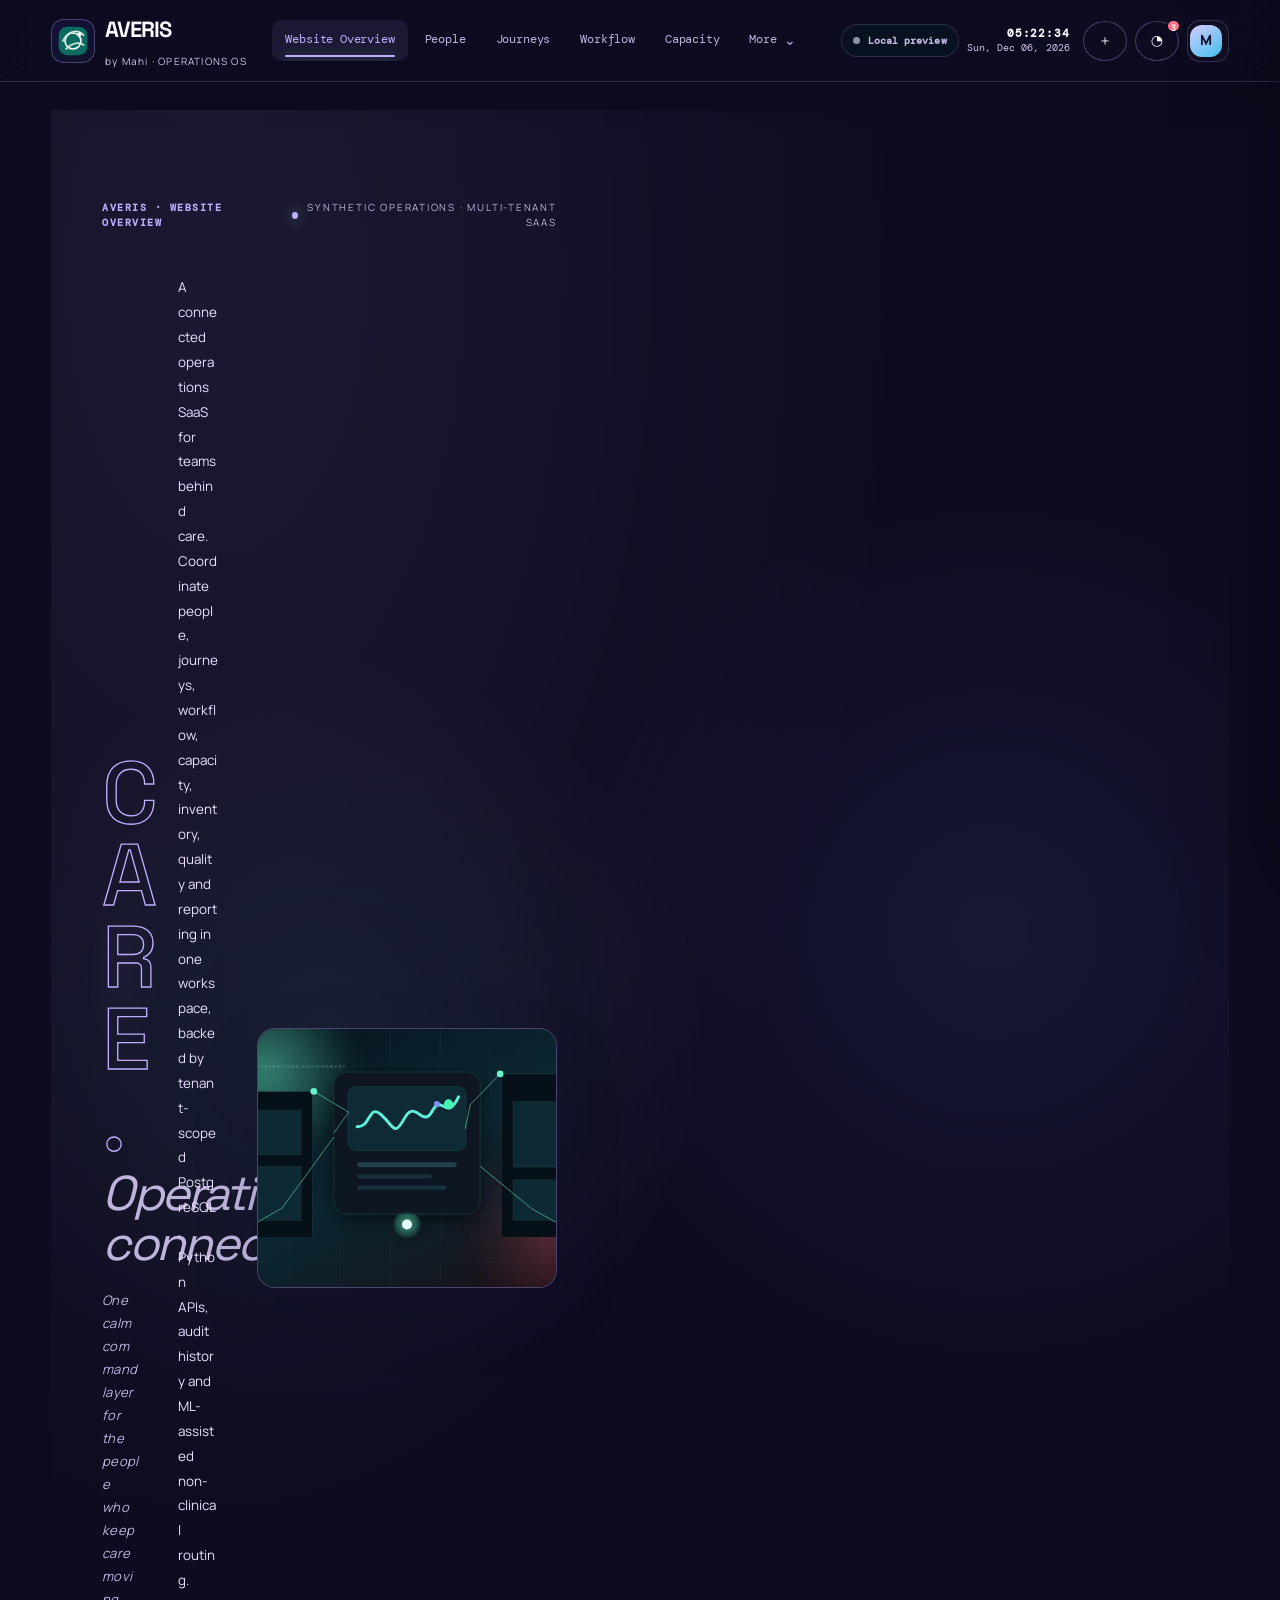
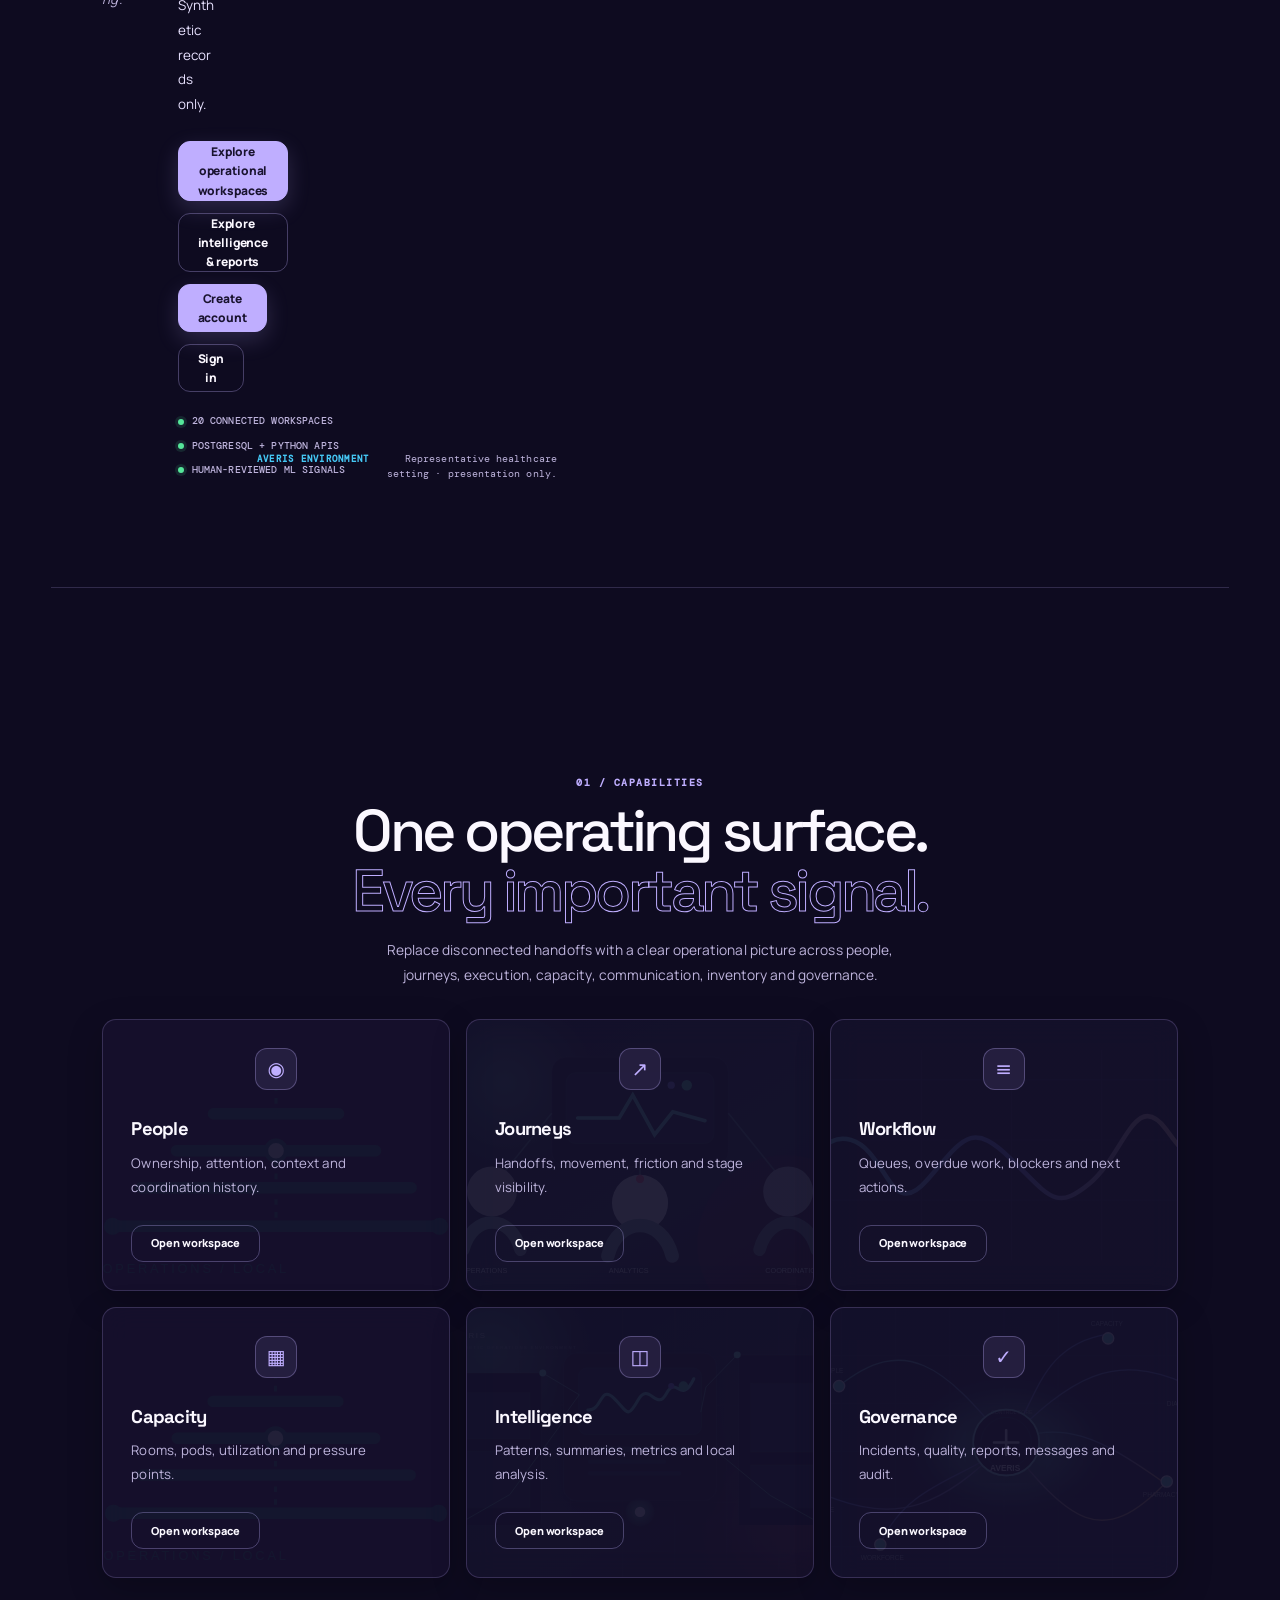
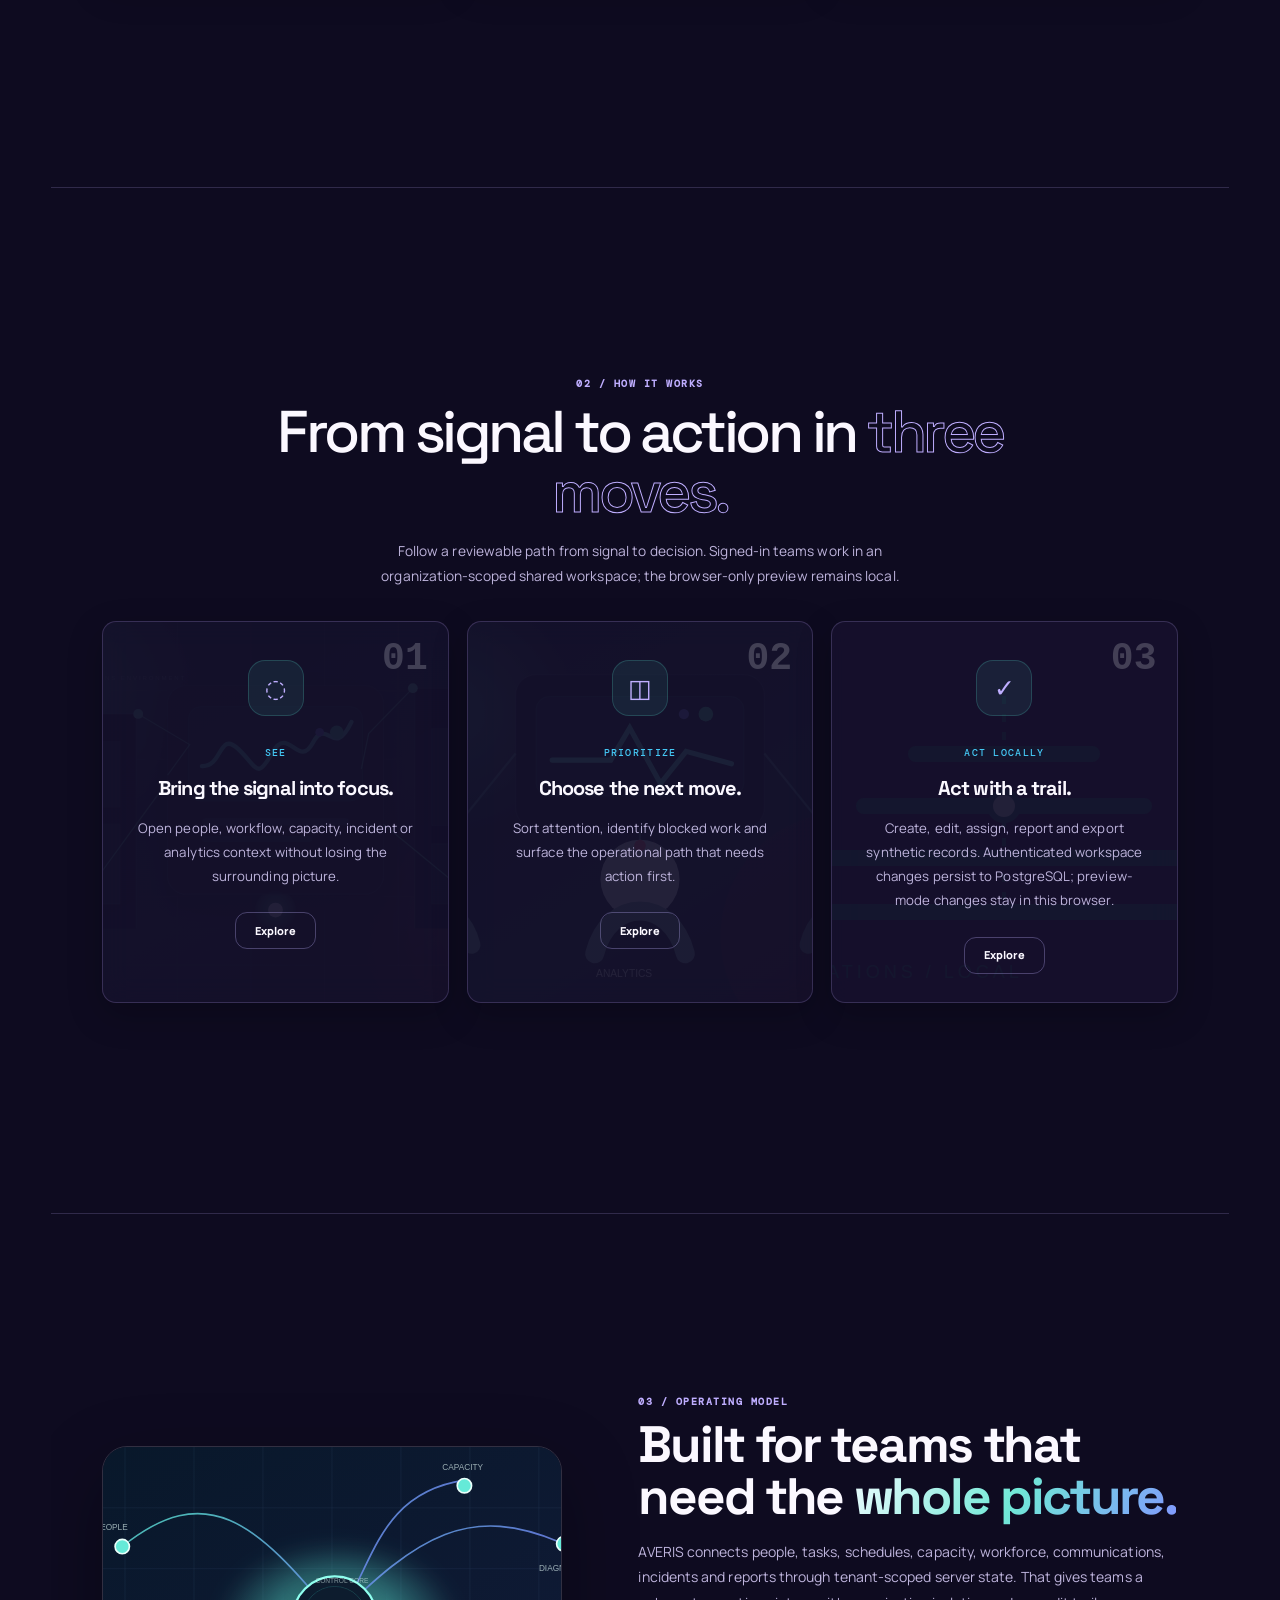
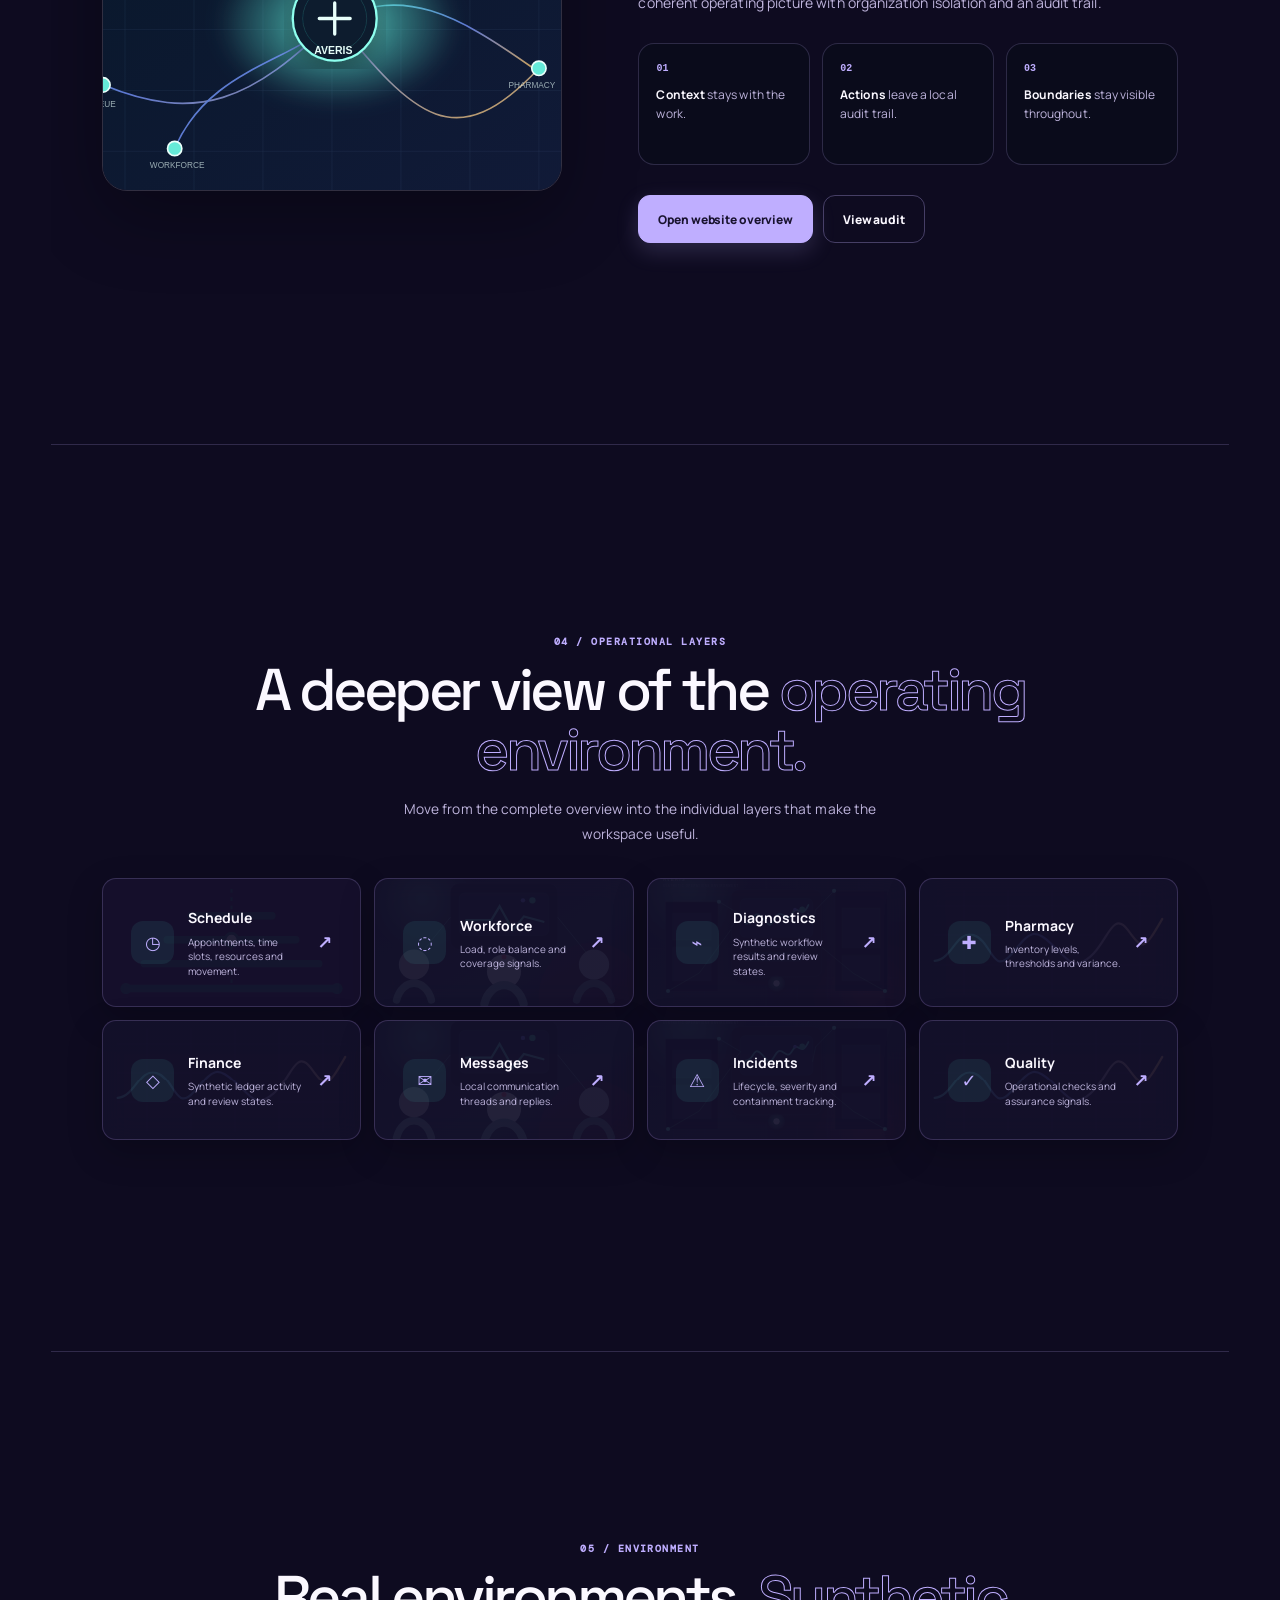
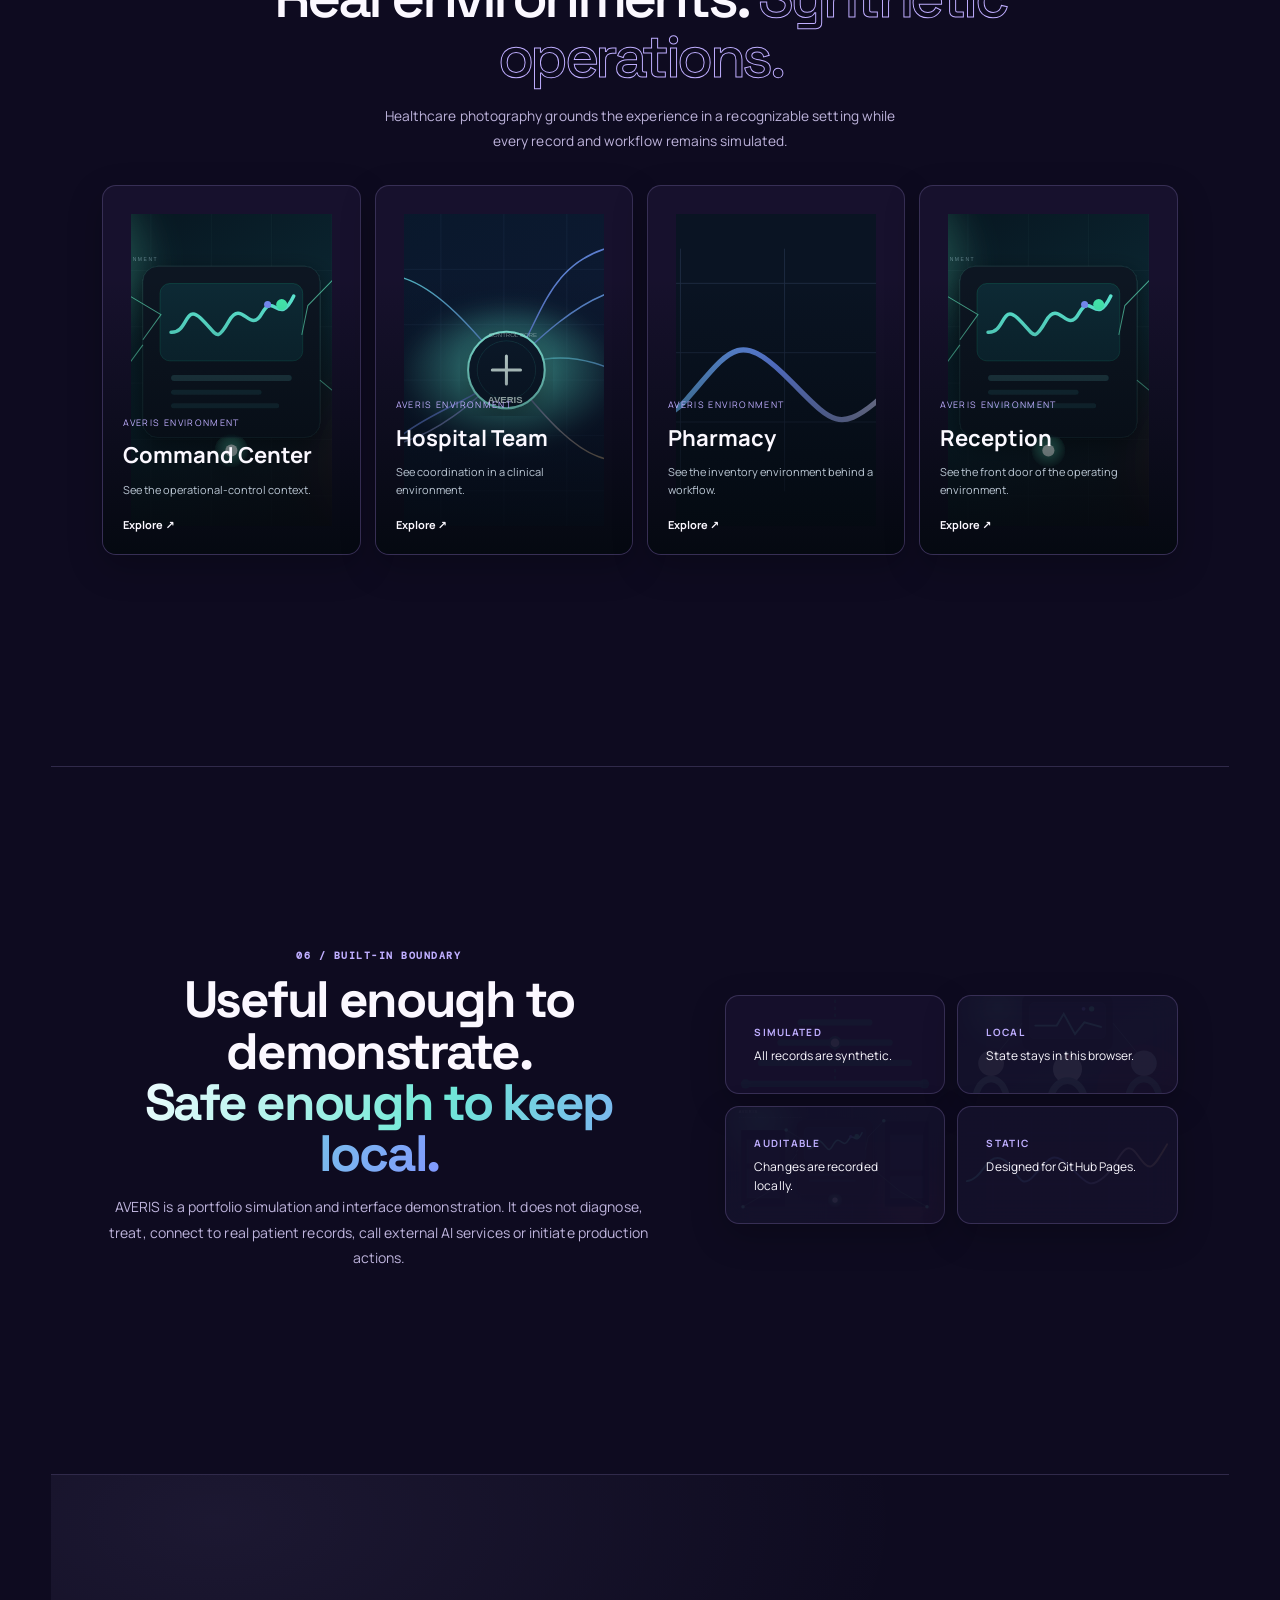
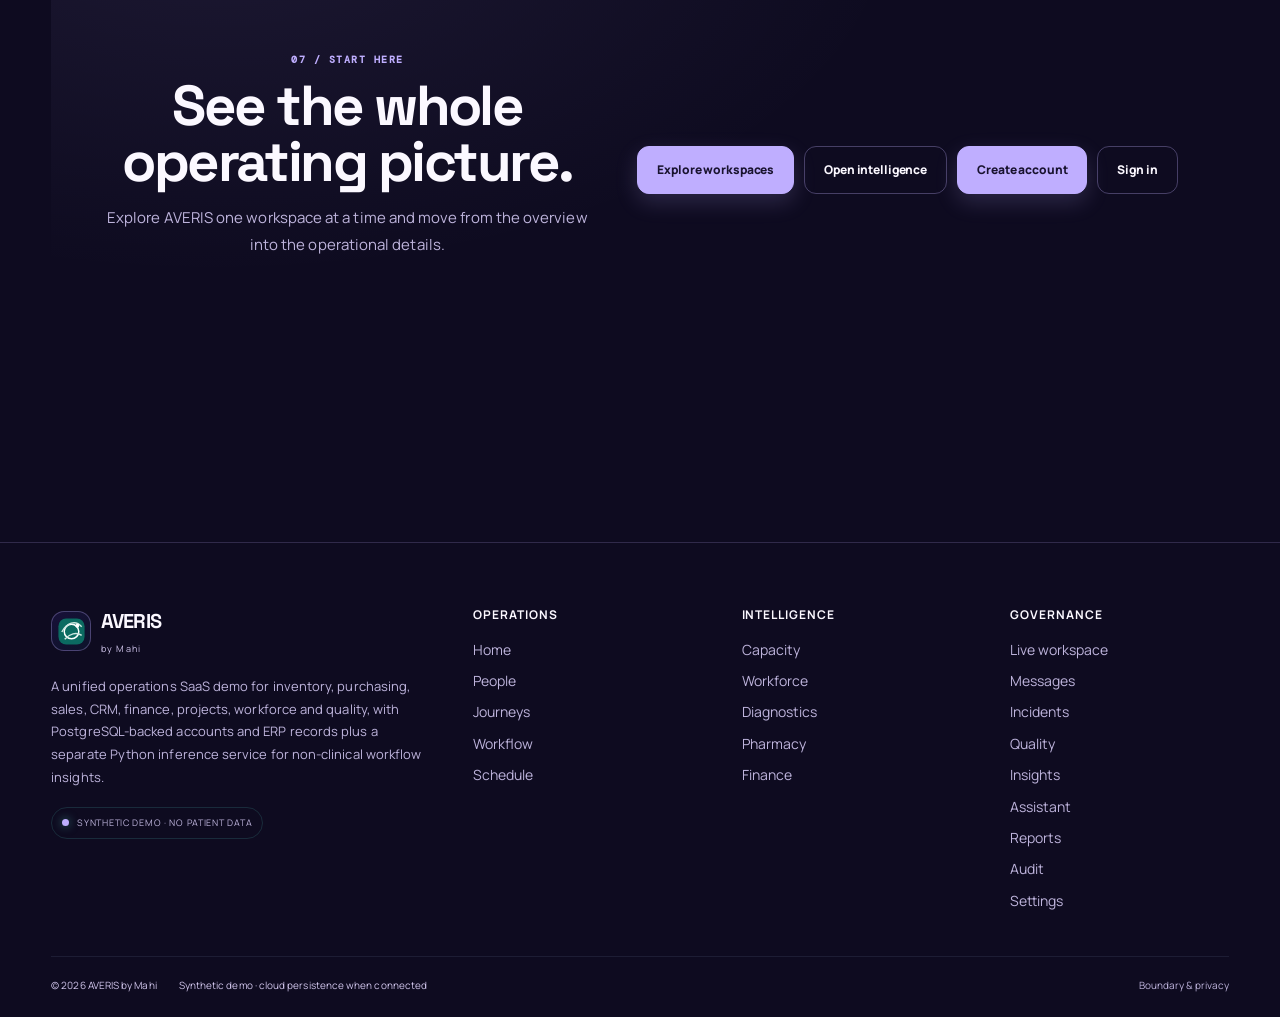
==== commit ddaf6462: "Prevent caching authenticated API responses in the service worker" ====
--- a/index.html
+++ b/index.html
@@ -7,7 +7,7 @@
 <meta name="description" content="AVERIS by Mahi — multi-tenant healthcare operations SaaS demo with organization-scoped ERP APIs, PostgreSQL persistence and Python ML for non-clinical workflows. Synthetic data only.">
 <link rel="icon" href="./assets/averis-orbit.svg">
 <link rel="manifest" href="./manifest.json">
-<link rel="stylesheet" href="./styles.css?v=53">
+<link rel="stylesheet" href="./styles.css?v=54">
 <title>AVERIS — by Mahi</title>
 </head>
 <body>
@@ -73,6 +73,6 @@
 <aside class="drawer" id="drawer" aria-hidden="true"><div class="drawer-head"><div><span class="eyebrow" id="drawer-eyebrow">DETAIL</span><h2 id="drawer-title">Record</h2></div><button id="drawer-close" class="icon-button" type="button">×</button></div><div id="drawer-body" class="drawer-body"></div></aside>
 <div id="toast-stack" class="toast-stack" aria-live="polite"></div>
 <noscript><div class="noscript"><b>JavaScript is required for the AVERIS control room.</b><span>Everything is local to this browser.</span></div></noscript>
-<script src="./app.js?v=53" defer></script>
+<script src="./app.js?v=54" defer></script>
 </body>
 </html>
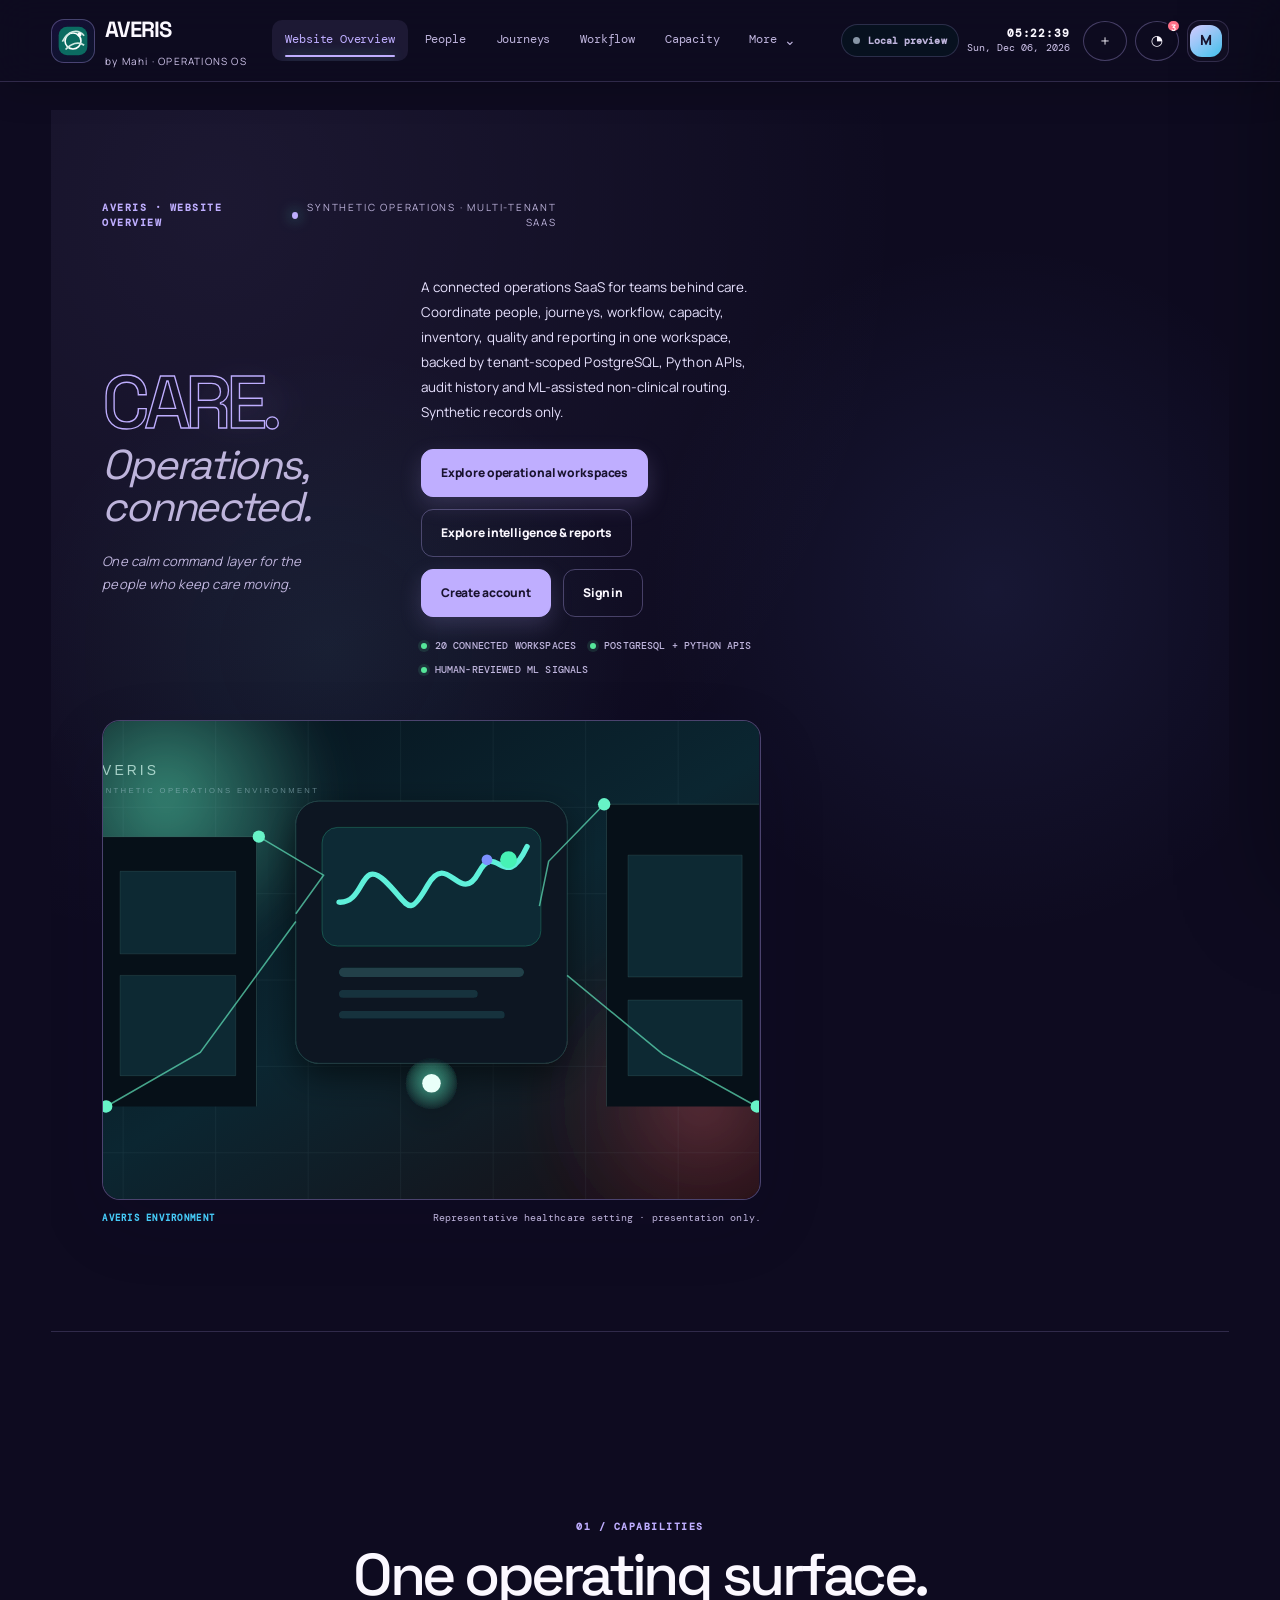
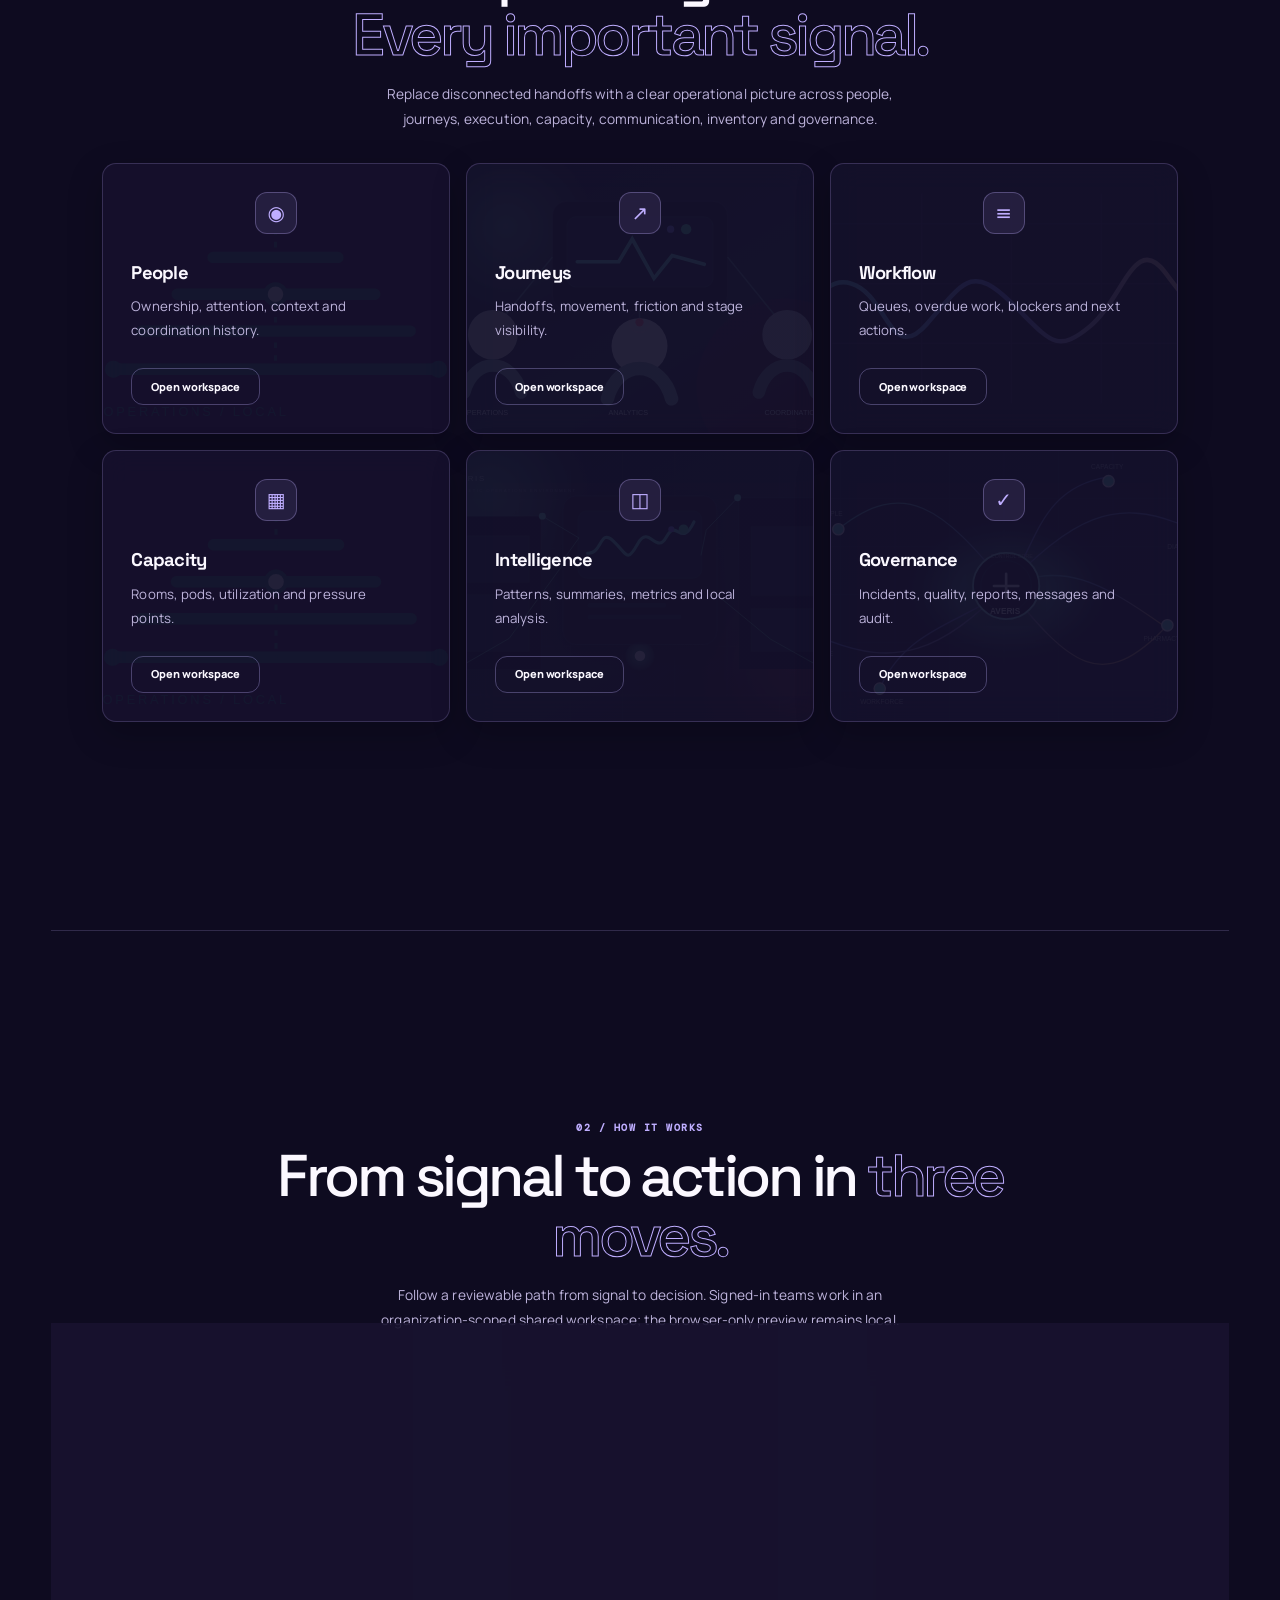
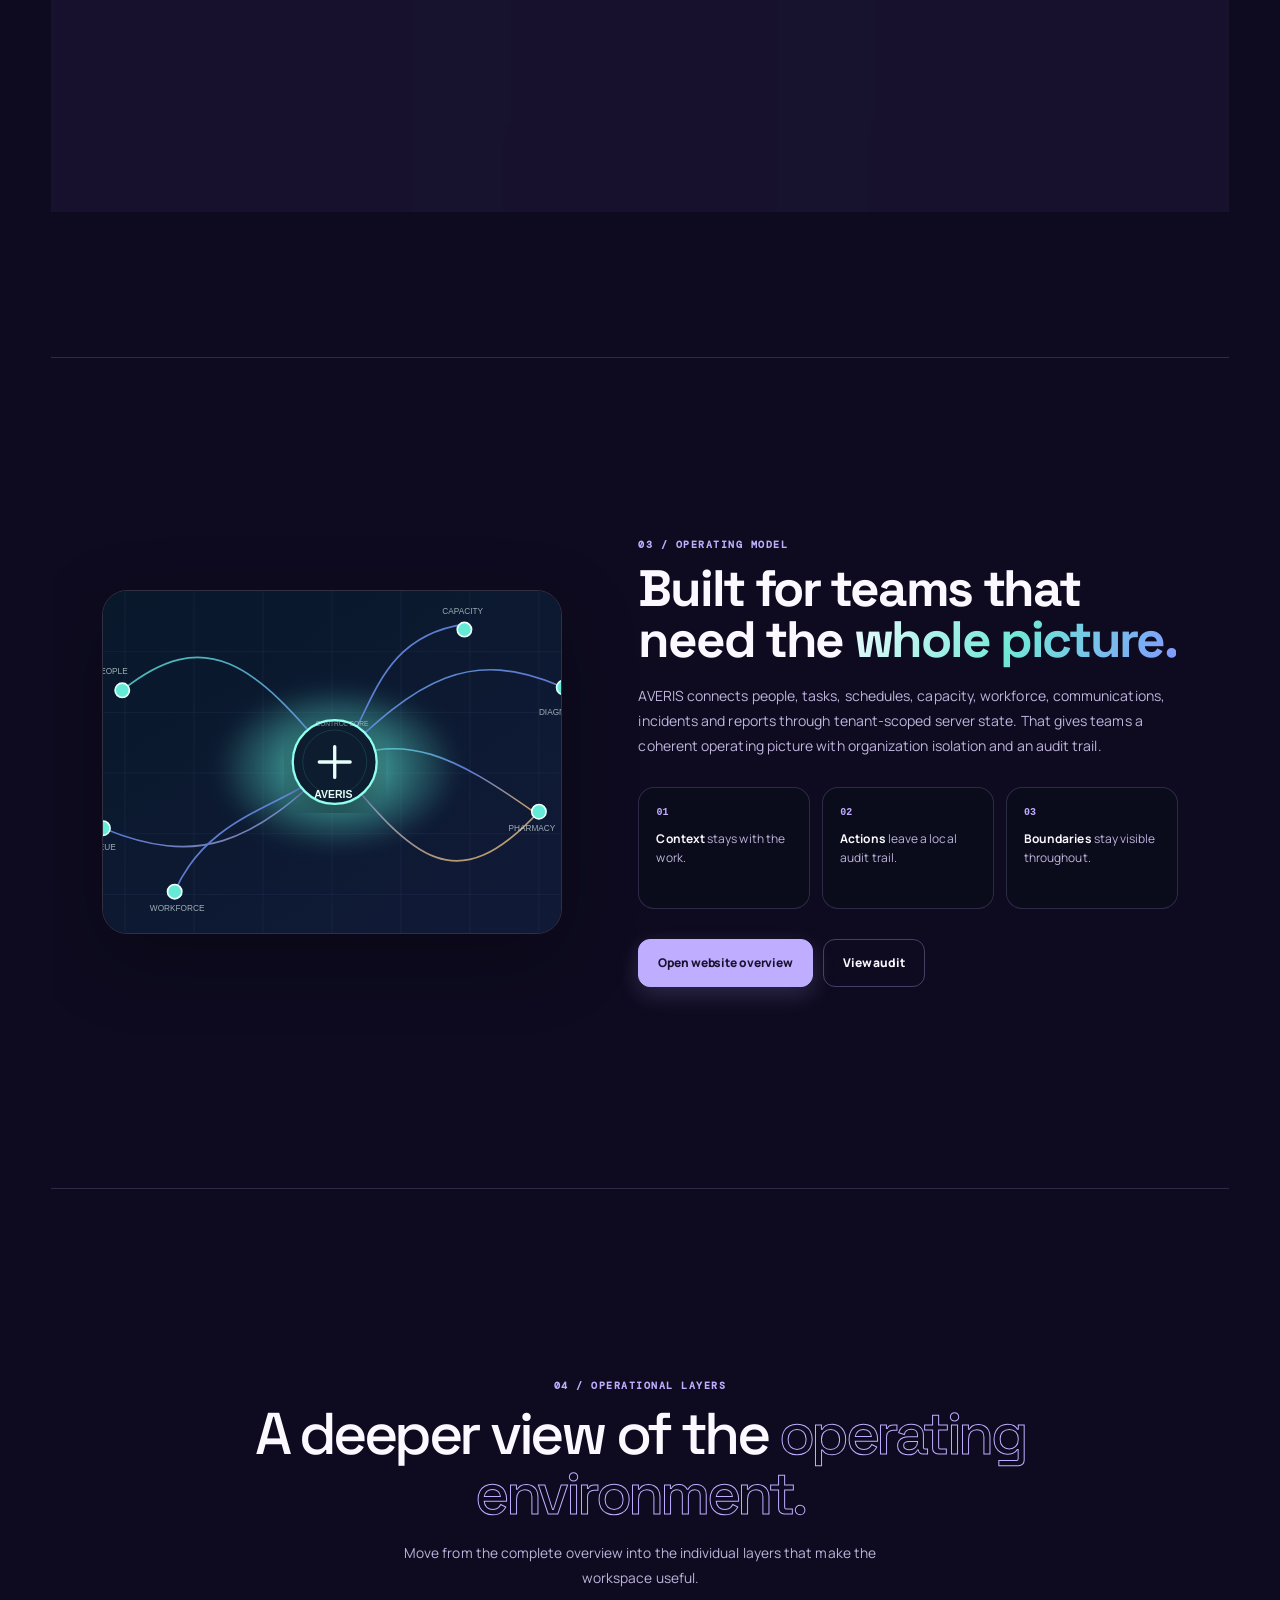
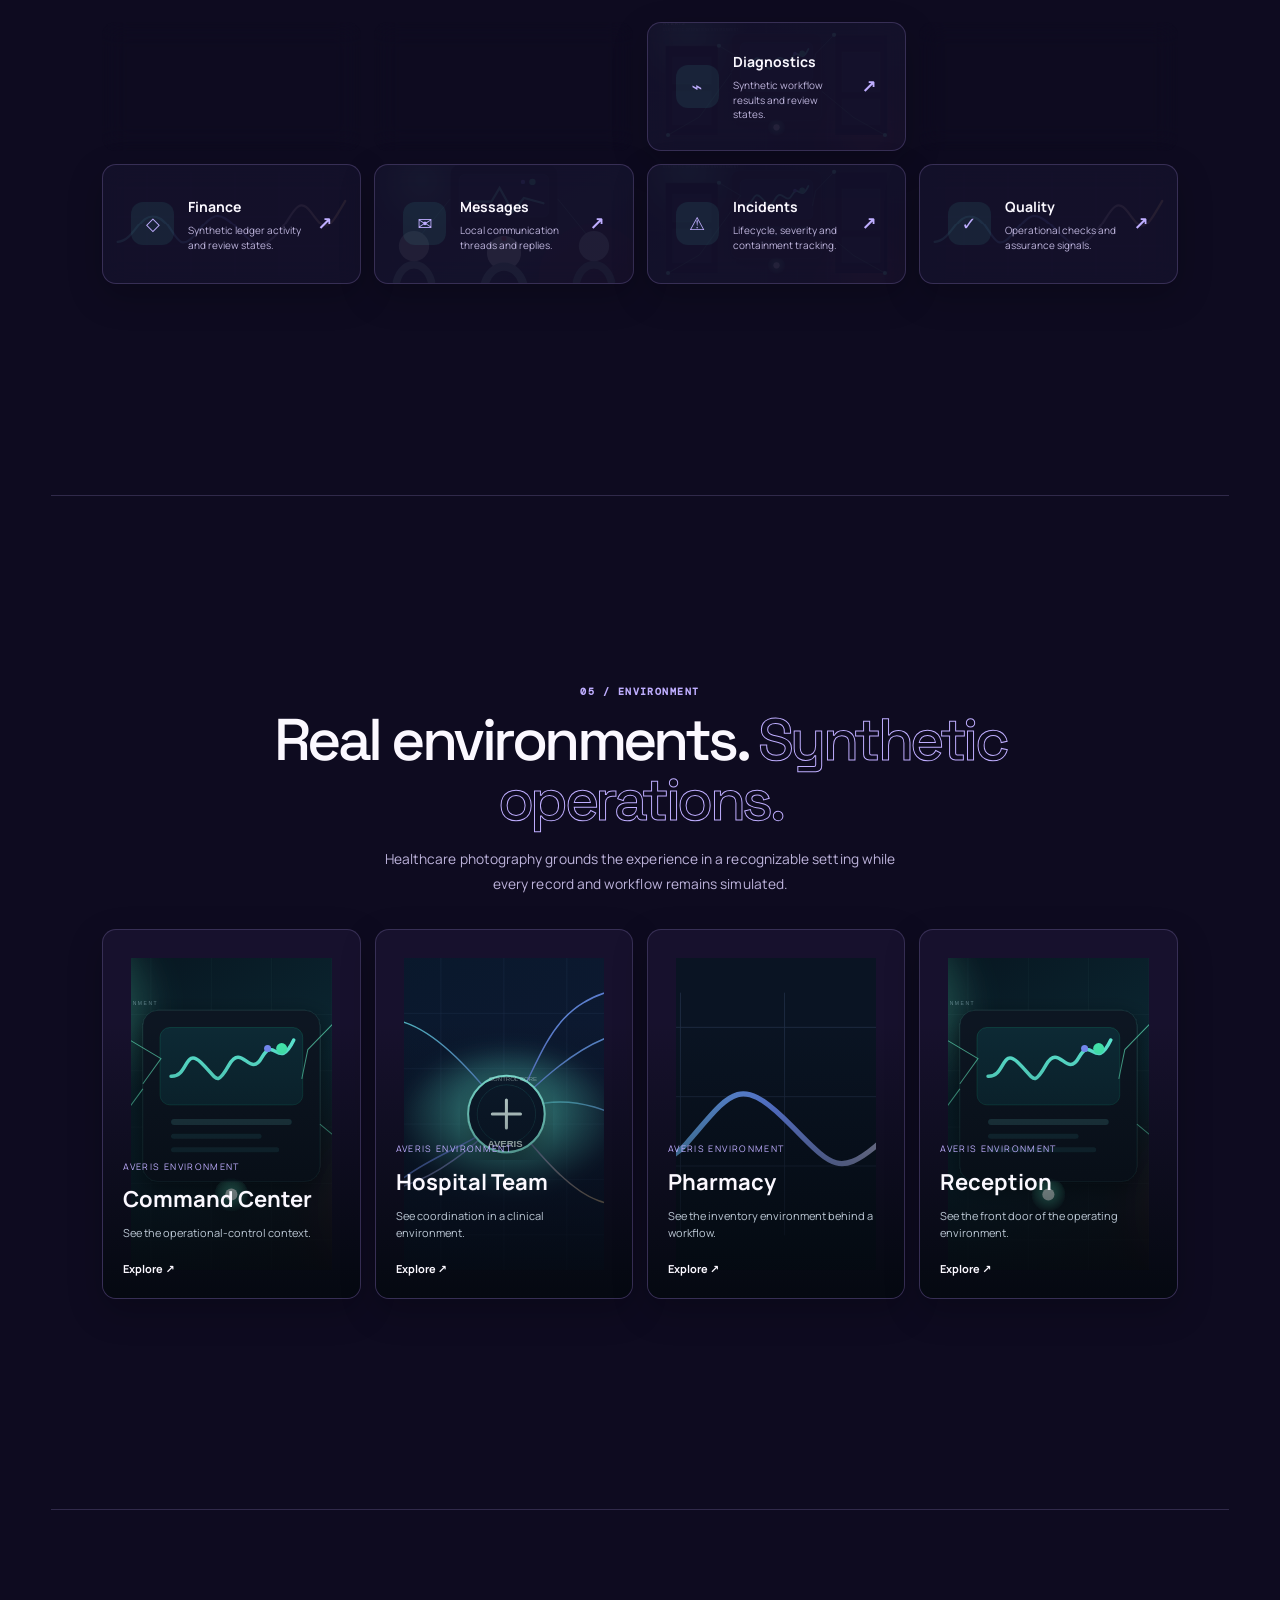
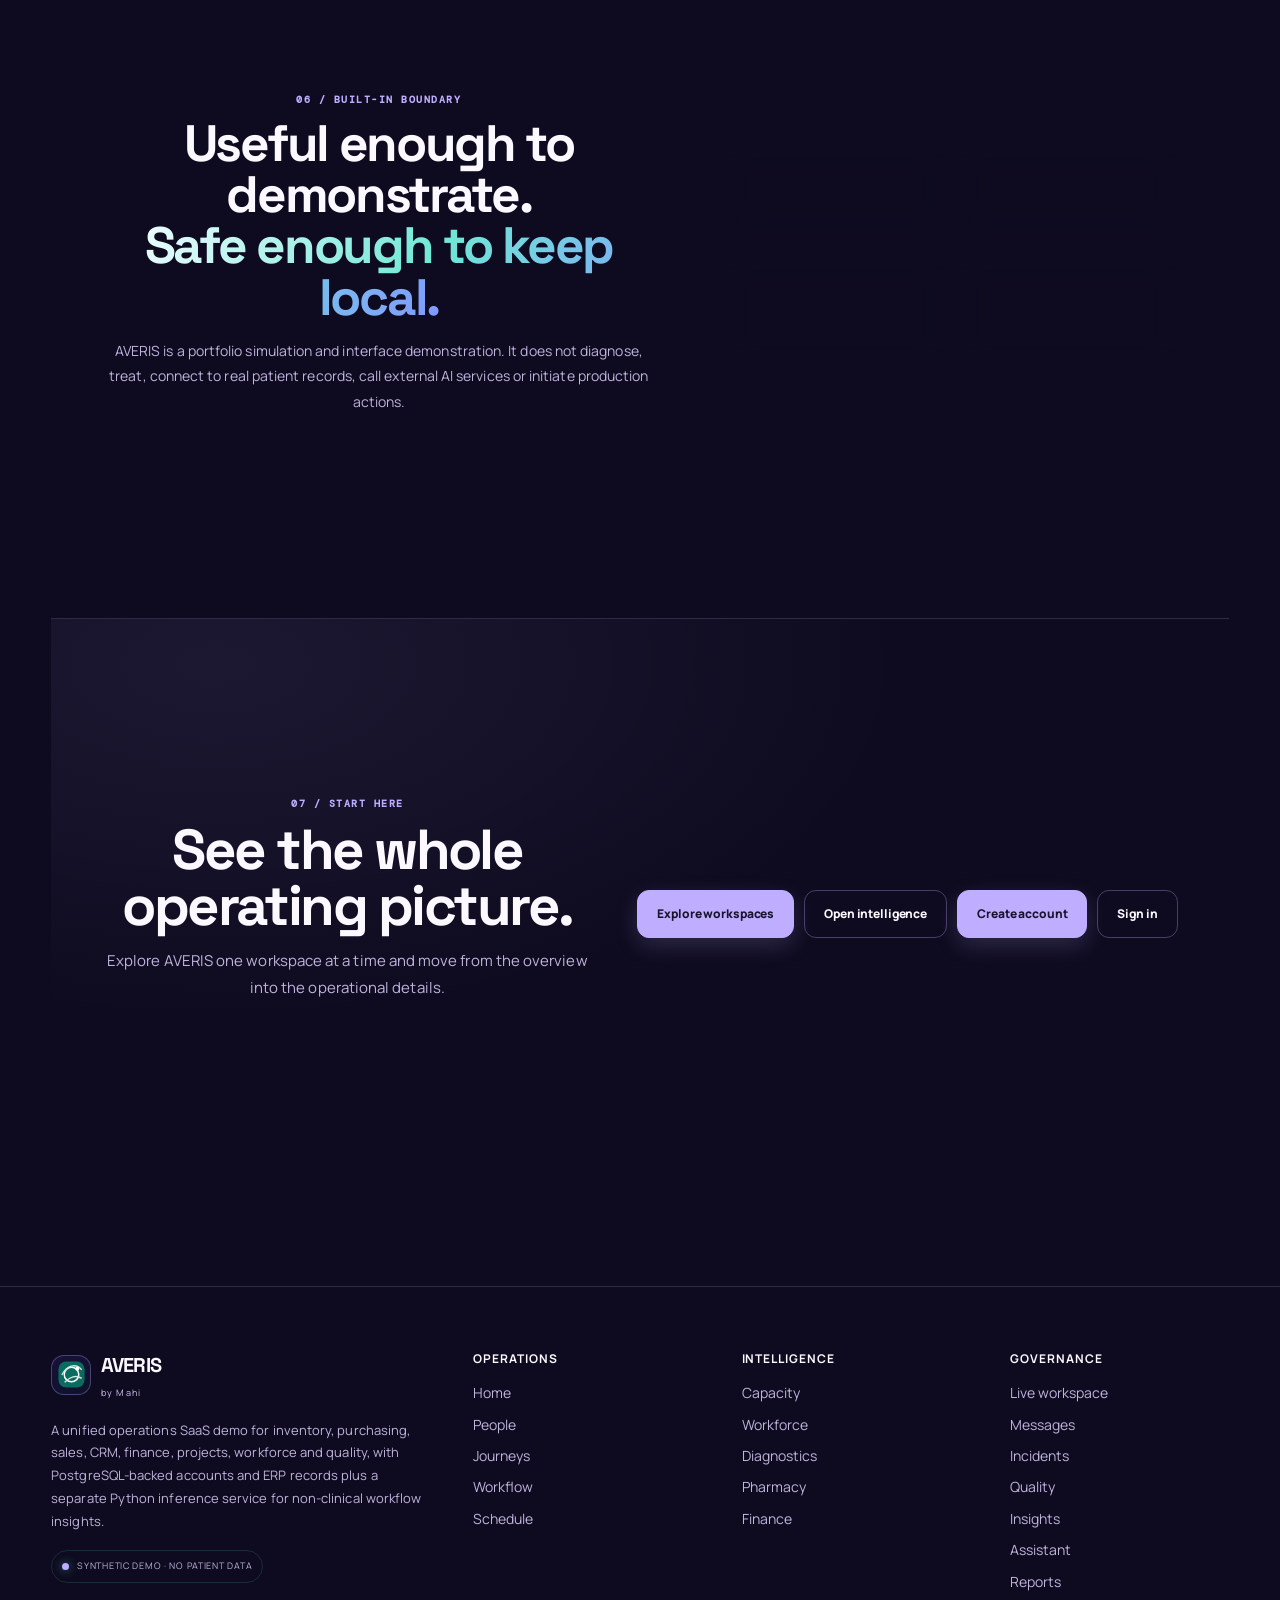
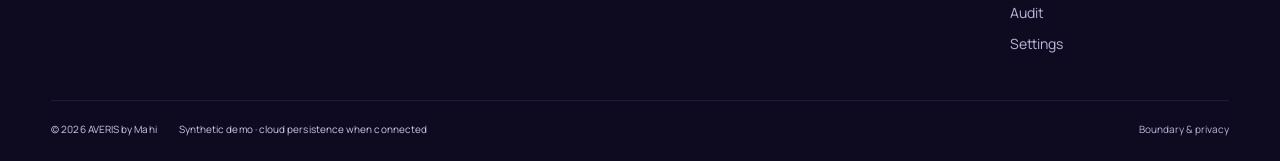
==== commit 2befdcea: "Fix responsive overview hero and guard against narrow columns" ====
--- a/index.html
+++ b/index.html
@@ -7,7 +7,7 @@
 <meta name="description" content="AVERIS by Mahi — multi-tenant healthcare operations SaaS demo with organization-scoped ERP APIs, PostgreSQL persistence and Python ML for non-clinical workflows. Synthetic data only.">
 <link rel="icon" href="./assets/averis-orbit.svg">
 <link rel="manifest" href="./manifest.json">
-<link rel="stylesheet" href="./styles.css?v=54">
+<link rel="stylesheet" href="./styles.css?v=55">
 <title>AVERIS — by Mahi</title>
 </head>
 <body>
@@ -73,6 +73,6 @@
 <aside class="drawer" id="drawer" aria-hidden="true"><div class="drawer-head"><div><span class="eyebrow" id="drawer-eyebrow">DETAIL</span><h2 id="drawer-title">Record</h2></div><button id="drawer-close" class="icon-button" type="button">×</button></div><div id="drawer-body" class="drawer-body"></div></aside>
 <div id="toast-stack" class="toast-stack" aria-live="polite"></div>
 <noscript><div class="noscript"><b>JavaScript is required for the AVERIS control room.</b><span>Everything is local to this browser.</span></div></noscript>
-<script src="./app.js?v=54" defer></script>
+<script src="./app.js?v=55" defer></script>
 </body>
 </html>
--- a/styles.css
+++ b/styles.css
@@ -2454,3 +2454,105 @@
 /* Keep the drawer and its scrim above the sticky site header. Its close control must remain clickable. */
 .drawer-scrim{z-index:100}
 .drawer{z-index:110}
+
+
+/* Regression fix: keep the public overview's hero columns readable at every viewport. */
+.website-shell .workspace-main{
+  width:min(100%,1720px)!important;
+  max-width:1720px!important;
+  box-sizing:border-box!important;
+}
+.website-shell .landing-hero-inner{
+  display:block!important;
+  width:100%!important;
+  max-width:1440px!important;
+  min-width:0!important;
+  box-sizing:border-box!important;
+  margin-inline:auto!important;
+  padding-inline:clamp(16px,4vw,60px)!important;
+}
+.website-shell .overview-layout{
+  display:grid!important;
+  width:100%!important;
+  max-width:none!important;
+  min-width:0!important;
+  grid-template-columns:minmax(280px,.95fr) minmax(340px,1.12fr) minmax(280px,.93fr)!important;
+  gap:clamp(18px,2.3vw,34px)!important;
+  align-items:center!important;
+}
+.website-shell .overview-heading,
+.website-shell .overview-matter,
+.website-shell .overview-visual{
+  min-width:0!important;
+  width:100%!important;
+  max-width:none!important;
+  grid-column:auto;
+  grid-row:auto;
+}
+.website-shell .overview-heading h1{
+  width:100%!important;
+  max-width:100%!important;
+  font-size:clamp(3rem,5.8vw,6.5rem)!important;
+  line-height:.96!important;
+  overflow-wrap:normal!important;
+  word-break:normal!important;
+}
+.website-shell .overview-heading h1 span,
+.website-shell .overview-heading h1 em{
+  max-width:100%!important;
+  white-space:normal!important;
+  overflow-wrap:normal!important;
+  word-break:normal!important;
+}
+.website-shell .overview-matter .landing-lead{
+  width:100%!important;
+  max-width:56ch!important;
+  overflow-wrap:break-word!important;
+  word-break:normal!important;
+}
+.website-shell .overview-visual .hero-image-window{
+  width:100%!important;
+  height:auto!important;
+  min-height:220px!important;
+  aspect-ratio:4/3!important;
+}
+@media(max-width:1300px) and (min-width:901px){
+  .website-shell .overview-layout{
+    grid-template-columns:minmax(280px,.92fr) minmax(340px,1.08fr)!important;
+    gap:clamp(24px,3vw,40px)!important;
+  }
+  .website-shell .overview-heading{grid-column:1!important;grid-row:1!important}
+  .website-shell .overview-matter{grid-column:2!important;grid-row:1!important}
+  .website-shell .overview-visual{
+    grid-column:1/-1!important;
+    grid-row:2!important;
+    width:100%!important;
+    max-width:900px!important;
+    justify-self:center!important;
+  }
+}
+@media(max-width:900px){
+  .website-shell .workspace-main{
+    width:100%!important;
+    max-width:none!important;
+    padding-inline:clamp(16px,4vw,28px)!important;
+  }
+  .website-shell .landing-hero-inner{padding-inline:0!important}
+  .website-shell .overview-layout{
+    grid-template-columns:minmax(0,1fr)!important;
+    gap:24px!important;
+  }
+  .website-shell .overview-heading,
+  .website-shell .overview-matter,
+  .website-shell .overview-visual{
+    grid-column:1!important;
+    grid-row:auto!important;
+    width:100%!important;
+  }
+  .website-shell .overview-heading h1{font-size:clamp(3rem,10vw,5.5rem)!important}
+  .website-shell .overview-matter .landing-lead{font-size:.95rem!important;line-height:1.8!important}
+  .website-shell .overview-visual .hero-image-window{
+    min-height:0!important;
+    aspect-ratio:16/10!important;
+  }
+}
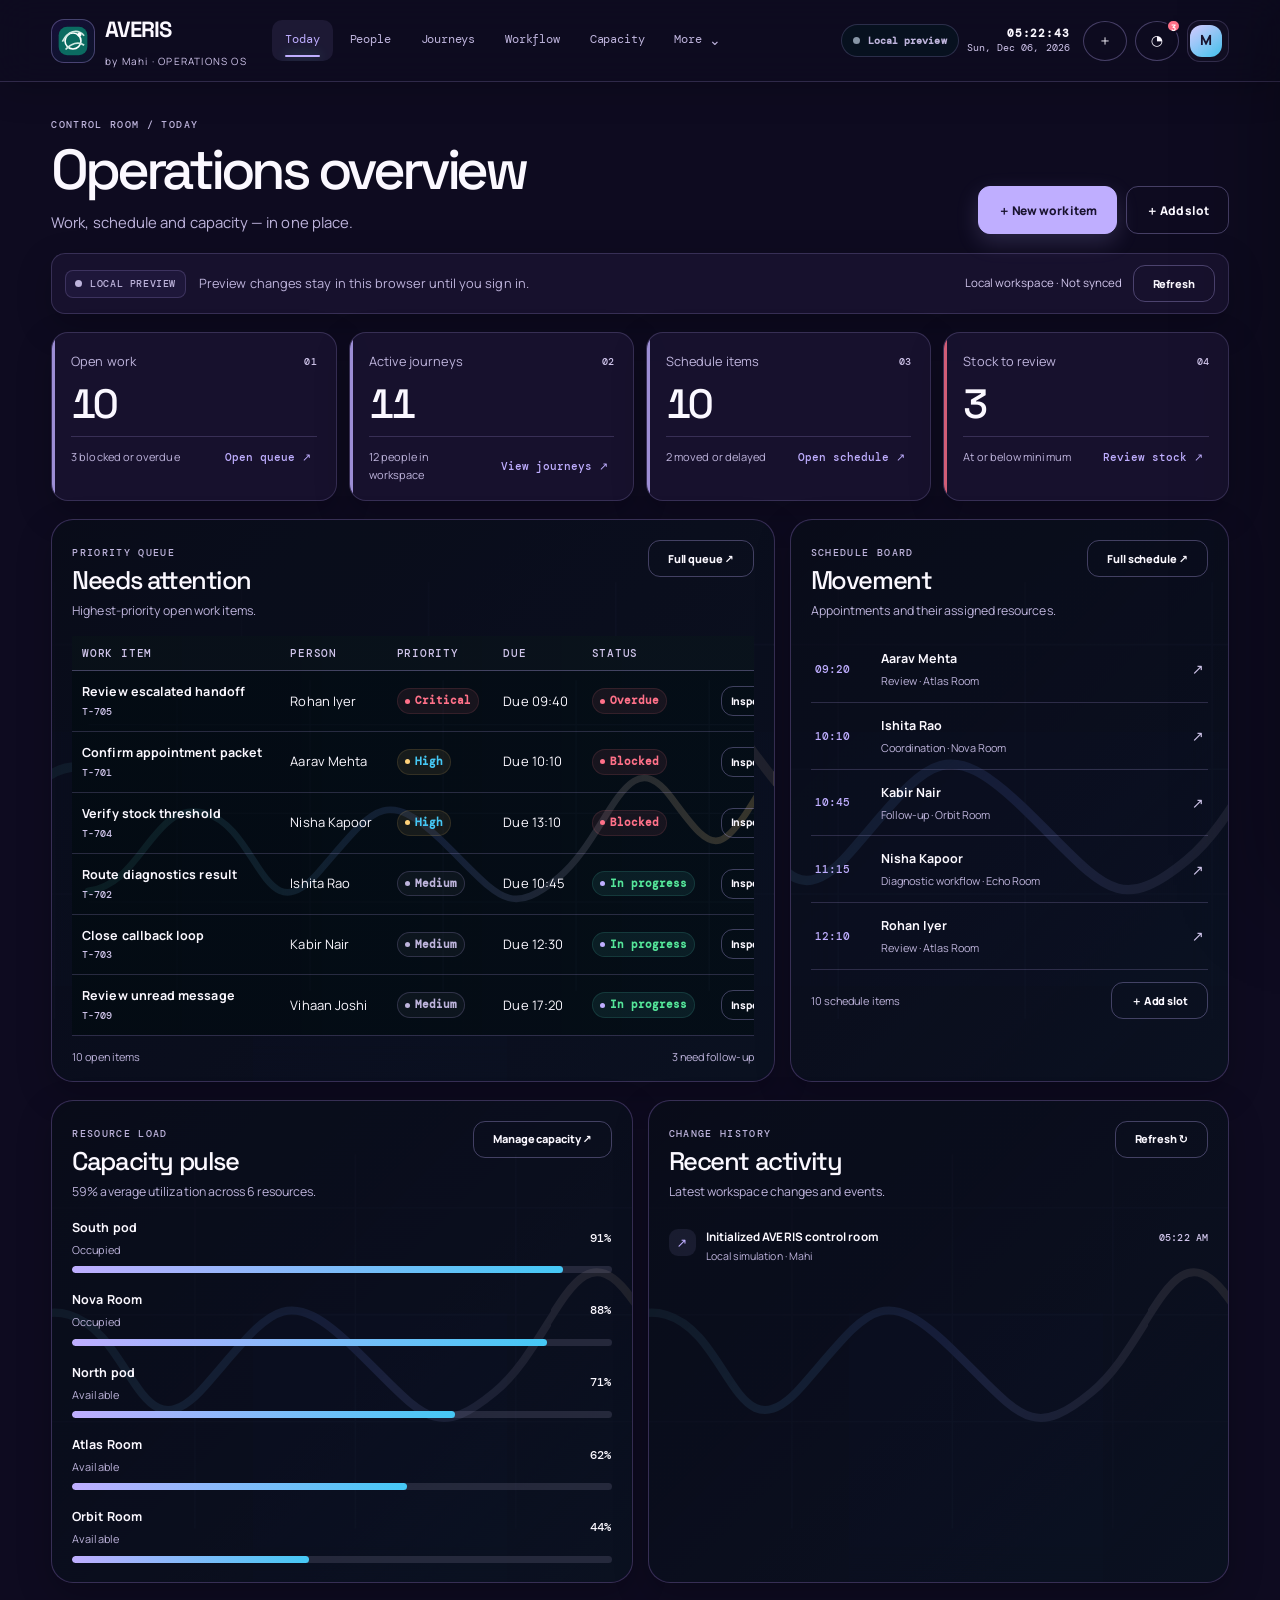
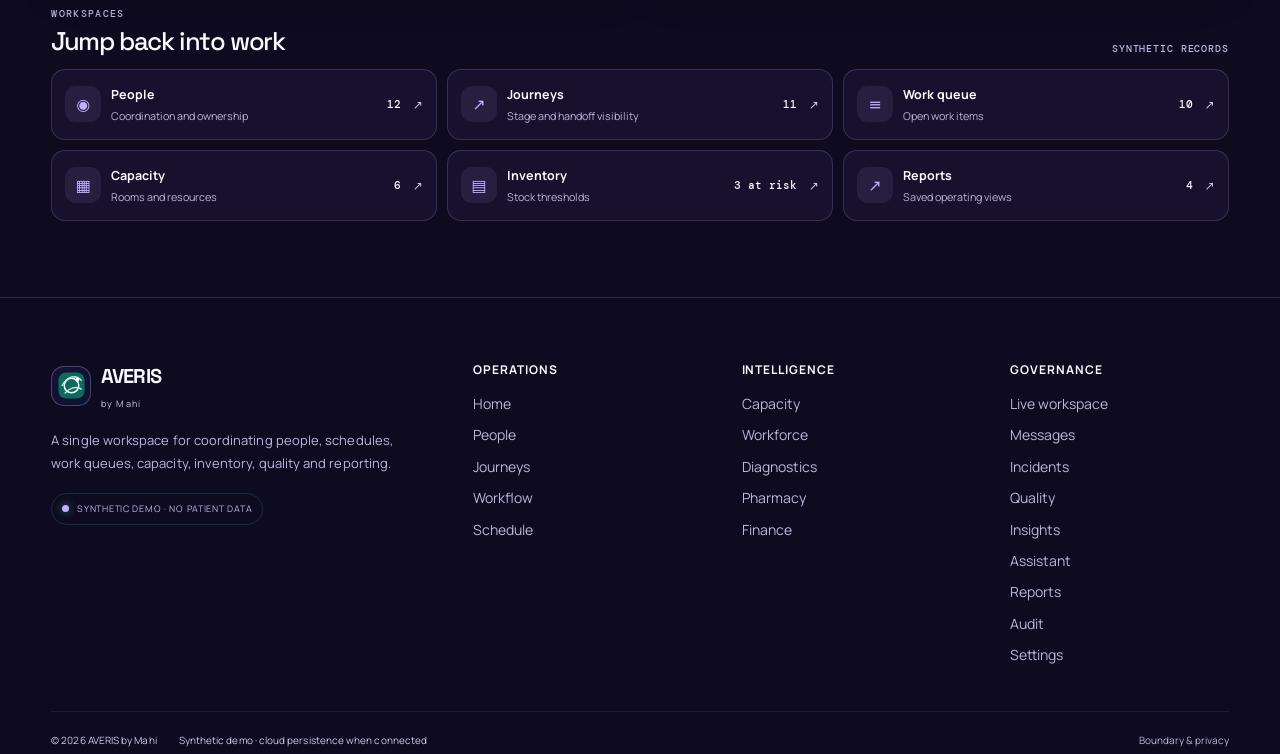
==== commit 3a05389b: "Style dashboard and align frontend tests and cache versions" ====
--- a/index.html
+++ b/index.html
@@ -3,12 +3,12 @@
 <head>
 <meta charset="utf-8">
 <meta name="viewport" content="width=device-width,initial-scale=1,viewport-fit=cover">
-<meta name="theme-color" content="#0E0B20"><meta name="color-scheme" content="dark light"><link rel="preconnect" href="https://fonts.googleapis.com"><link rel="preconnect" href="https://fonts.gstatic.com" crossorigin><link href="https://fonts.googleapis.com/css2?family=DM+Mono:wght@400;500&family=Manrope:wght@400;500;600;700;800&family=Space+Grotesk:wght@400;500;600;700&display=swap" rel="stylesheet"><link rel="preload" href="https://www.ihhhealthcare.com/images/default-source/ihh/occ-2.jpg?sfvrsn=2801dfb4_1" as="image">
-<meta name="description" content="AVERIS by Mahi — multi-tenant healthcare operations SaaS demo with organization-scoped ERP APIs, PostgreSQL persistence and Python ML for non-clinical workflows. Synthetic data only.">
+<meta name="theme-color" content="#0E0B20"><meta name="color-scheme" content="dark light"><link rel="preconnect" href="https://fonts.googleapis.com"><link rel="preconnect" href="https://fonts.gstatic.com" crossorigin><link href="https://fonts.googleapis.com/css2?family=DM+Mono:wght@400;500&family=Manrope:wght@400;500;600;700;800&family=Space+Grotesk:wght@400;500;600;700&display=swap" rel="stylesheet">
+<meta name="description" content="AVERIS operations workspace for coordinating people, journeys, queues, schedules, capacity, inventory, quality and reporting. Sample records are synthetic.">
 <link rel="icon" href="./assets/averis-orbit.svg">
 <link rel="manifest" href="./manifest.json">
-<link rel="stylesheet" href="./styles.css?v=55">
-<title>AVERIS — by Mahi</title>
+<link rel="stylesheet" href="./styles.css?v=56">
+<title>AVERIS — Operations workspace</title>
 </head>
 <body>
 <div id="scroll-progress" class="scroll-progress" aria-hidden="true"></div>
@@ -18,9 +18,9 @@
 <div class="app-shell website-shell">
 <div class="shell-main">
 <header class="topbar site-header" id="site-header">
-  <a href="#/today" class="brand site-brand" aria-label="AVERIS website overview"><span class="brand-logo"><img src="./assets/averis-orbit.svg" alt=""></span><span><b>AVERIS</b><small>by Mahi · OPERATIONS OS</small></span></a>
+  <a href="#/today" class="brand site-brand" aria-label="AVERIS operations dashboard"><span class="brand-logo"><img src="./assets/averis-orbit.svg" alt=""></span><span><b>AVERIS</b><small>by Mahi · OPERATIONS OS</small></span></a>
   <nav class="site-nav" aria-label="Primary navigation">
-    <button class="site-nav-link" data-route="today" type="button">Website Overview</button>
+    <button class="site-nav-link" data-route="today" type="button">Today</button>
     <button class="site-nav-link" data-route="people" type="button">People</button>
     <button class="site-nav-link" data-route="journeys" type="button">Journeys</button>
     <button class="site-nav-link" data-route="queue" type="button">Workflow</button>
@@ -31,7 +31,7 @@
         <button class="site-nav-link" data-route="insights" role="menuitem" type="button">Insights</button>
         <button class="site-nav-link" data-route="reports" role="menuitem" type="button">Reports</button>
         <button class="site-nav-link" data-route="erp" role="menuitem" type="button">ERP Suite</button>
-        <button class="site-nav-link" data-route="workspace" role="menuitem" type="button">Live Workspace</button>
+        <button class="site-nav-link" data-route="workspace" role="menuitem" type="button">Workspace</button>
       </div>
     </div>
   </nav>
@@ -48,7 +48,7 @@
   <div class="footer-main">
     <div class="footer-brand">
       <a href="#/today" class="brand"><span class="brand-logo"><img src="./assets/averis-orbit.svg" alt=""></span><span><b>AVERIS</b><small>by Mahi</small></span></a>
-      <p>A unified operations SaaS demo for inventory, purchasing, sales, CRM, finance, projects, workforce and quality, with PostgreSQL-backed accounts and ERP records plus a separate Python inference service for non-clinical workflow insights.</p>
+      <p>A single workspace for coordinating people, schedules, work queues, capacity, inventory, quality and reporting.</p>
       <span class="footer-boundary"><i></i> SYNTHETIC DEMO · NO PATIENT DATA</span>
     </div>
     <div class="footer-column"><b>Operations</b><button data-route="today" type="button">Home</button><button data-route="people" type="button">People</button><button data-route="journeys" type="button">Journeys</button><button data-route="queue" type="button">Workflow</button><button data-route="schedule" type="button">Schedule</button></div>
@@ -73,6 +73,6 @@
 <aside class="drawer" id="drawer" aria-hidden="true"><div class="drawer-head"><div><span class="eyebrow" id="drawer-eyebrow">DETAIL</span><h2 id="drawer-title">Record</h2></div><button id="drawer-close" class="icon-button" type="button">×</button></div><div id="drawer-body" class="drawer-body"></div></aside>
 <div id="toast-stack" class="toast-stack" aria-live="polite"></div>
 <noscript><div class="noscript"><b>JavaScript is required for the AVERIS control room.</b><span>Everything is local to this browser.</span></div></noscript>
-<script src="./app.js?v=55" defer></script>
+<script src="./app.js?v=56" defer></script>
 </body>
 </html>
--- a/styles.css
+++ b/styles.css
@@ -2556,3 +2556,107 @@
     aspect-ratio:16/10!important;
   }
 }
+
+
+/* The overview is now a full-width section; do not leave it in the legacy two-column hero grid. */
+.website-shell .landing-hero{
+  display:block!important;
+  width:100%!important;
+  min-width:0!important;
+  grid-template-columns:minmax(0,1fr)!important;
+}
+.website-shell .landing-hero-inner{
+  grid-column:1/-1!important;
+}
+
+
+/* AVERIS operational control room: action-first, live-state dashboard. */
+.ops-home{display:grid;gap:18px;width:100%;max-width:1600px;margin:0 auto}
+.ops-home-header{display:flex;align-items:flex-end;justify-content:space-between;gap:24px;min-width:0;padding:2px 0 1px}
+.ops-kicker,.ops-section-label{display:inline-block;font:500 .65rem/1.4 var(--font-mono);letter-spacing:.13em;color:var(--muted);text-transform:uppercase}
+.ops-home-header h1{margin:8px 0 0;font-family:var(--font-display);font-size:clamp(2.35rem,4.4vw,4.4rem);font-weight:500;letter-spacing:-.075em;line-height:.98;color:var(--text)}
+.ops-home-header p{margin:12px 0 0;color:var(--muted);font-size:.93rem;line-height:1.65}
+.ops-main-actions{display:flex;justify-content:flex-end;align-items:center;gap:9px;flex-wrap:wrap}
+.ops-main-actions .button{white-space:nowrap}
+.ops-livebar{display:flex;align-items:center;gap:13px;min-width:0;flex-wrap:wrap;padding:11px 13px;border:1px solid var(--line);border-radius:14px;background:var(--surface);box-shadow:var(--soft)}
+.ops-live-pill,.ops-preview-pill{display:inline-flex;align-items:center;gap:8px;padding:7px 9px;border-radius:8px;font:500 .63rem/1.2 var(--font-mono);letter-spacing:.06em;white-space:nowrap}
+.ops-live-pill{color:var(--healthcare-green);background:color-mix(in srgb,var(--healthcare-green) 9%,transparent);border:1px solid color-mix(in srgb,var(--healthcare-green) 26%,transparent)}
+.ops-preview-pill{color:var(--muted);background:var(--surface2);border:1px solid var(--line)}
+.ops-live-pill i,.ops-preview-pill i{display:inline-block;width:7px;height:7px;border-radius:50%;background:currentColor}
+.ops-live-pill i{box-shadow:0 0 0 4px color-mix(in srgb,var(--healthcare-green) 13%,transparent);animation:opsPulse 2s ease-in-out infinite}
+.ops-live-description{color:var(--muted);font-size:.8rem}
+.ops-livebar-right{display:flex;align-items:center;gap:10px;margin-left:auto}
+.ops-livebar-right small{color:var(--dim);font-size:.72rem}
+.ops-kpis{display:grid;grid-template-columns:repeat(4,minmax(0,1fr));gap:12px}
+.ops-kpi{position:relative;display:flex;flex-direction:column;gap:13px;min-width:0;padding:18px 19px 16px;border:1px solid var(--line);border-radius:17px;background:var(--surface);box-shadow:var(--soft);overflow:hidden}
+.ops-kpi:before{content:"";position:absolute;inset:0 auto 0 0;width:3px;background:var(--accent-purple);opacity:.8}
+.ops-kpi-alert:before{background:var(--healthcare-red)}
+.ops-kpi-top{display:flex;align-items:center;justify-content:space-between;gap:8px;color:var(--muted);font-size:.8rem}
+.ops-kpi-index{font:500 .65rem var(--font-mono);color:var(--dim)}
+.ops-kpi>strong{font-family:var(--font-display);font-weight:500;font-size:clamp(2rem,3.2vw,3.25rem);line-height:.95;letter-spacing:-.07em;color:var(--text);font-variant-numeric:tabular-nums}
+.ops-kpi-foot{display:flex;align-items:center;justify-content:space-between;gap:9px;padding-top:11px;border-top:1px solid var(--line);color:var(--muted);font-size:.69rem}
+.ops-kpi-foot button{background:transparent;color:var(--accent-purple);font:500 .68rem var(--font-mono);white-space:nowrap;cursor:pointer}
+.ops-kpi-foot button:hover{color:var(--text)}
+.ops-dashboard-grid{display:grid;grid-template-columns:minmax(0,1.45fr) minmax(320px,.88fr);gap:15px;align-items:stretch;min-width:0}
+.ops-dashboard-grid-lower{grid-template-columns:minmax(0,1fr) minmax(0,1fr)}
+.ops-panel{min-width:0;overflow:hidden;padding:20px 20px 15px}
+.ops-panel-head{display:flex;align-items:flex-start;justify-content:space-between;gap:15px;min-width:0;margin-bottom:16px}
+.ops-panel-head>div{min-width:0}
+.ops-panel-head h2,.ops-quick-section h2{margin:5px 0 0;font:500 clamp(1.25rem,2vw,1.7rem)/1.05 var(--font-display);letter-spacing:-.055em;color:var(--text)}
+.ops-panel-head p{margin:7px 0 0;color:var(--muted);font-size:.77rem;line-height:1.55}
+.ops-panel-head>.button{flex-shrink:0}
+.ops-table-wrap{width:100%;overflow:auto;scrollbar-width:thin}
+.ops-table{width:100%;min-width:720px;border-collapse:separate;border-spacing:0;text-align:left}
+.ops-table thead th{padding:10px 10px;border-bottom:1px solid var(--line2);color:var(--dim);font:500 .61rem var(--font-mono);letter-spacing:.07em;text-transform:uppercase;white-space:nowrap}
+.ops-table tbody td{padding:13px 10px;border-bottom:1px solid var(--line);color:var(--text);font-size:.76rem;vertical-align:middle}
+.ops-table tbody tr:last-child td{border-bottom:0}
+.ops-table tbody tr:hover td{background:color-mix(in srgb,var(--accent-purple) 4%,transparent)}
+.ops-work-name{display:grid;gap:4px;min-width:135px}
+.ops-work-name b{font-size:.78rem;font-weight:700;line-height:1.35}
+.ops-work-name small{color:var(--dim);font:500 .62rem var(--font-mono)}
+.ops-table .status{font-size:.58rem;white-space:nowrap}
+.ops-table .button{min-height:30px!important;padding:0 9px!important;font-size:.65rem!important}
+.ops-panel-foot{display:flex;justify-content:space-between;align-items:center;gap:10px;padding-top:12px;border-top:1px solid var(--line);color:var(--muted);font-size:.68rem}
+.ops-schedule-list{display:grid}
+.ops-schedule-row{width:100%;display:grid;grid-template-columns:56px minmax(0,1fr) 20px;align-items:center;gap:10px;padding:13px 4px;border-bottom:1px solid var(--line);text-align:left;background:transparent;cursor:pointer;transition:background .16s ease,transform .16s ease}
+.ops-schedule-row:last-child{border-bottom:0}
+.ops-schedule-row:hover{background:color-mix(in srgb,var(--accent-purple) 6%,transparent);transform:translateX(2px)}
+.ops-schedule-row>time{font:500 .7rem var(--font-mono);color:var(--accent-purple);font-variant-numeric:tabular-nums}
+.ops-schedule-copy{display:grid;gap:4px;min-width:0}
+.ops-schedule-copy b{font-size:.78rem;font-weight:700;white-space:normal}
+.ops-schedule-copy small{font-size:.68rem;color:var(--muted);line-height:1.45}
+.ops-arrow{color:var(--dim);font-size:.9rem;text-align:right}
+.ops-resource-list{display:grid;gap:17px;padding:1px 0 4px}
+.ops-resource-row{display:grid;gap:8px}
+.ops-resource-label{display:flex;align-items:center;justify-content:space-between;gap:10px}
+.ops-resource-label>span{display:grid;gap:3px}
+.ops-resource-label b{font-size:.78rem}
+.ops-resource-label small{font-size:.68rem;color:var(--muted)}
+.ops-resource-label strong{font:500 .72rem var(--font-mono);font-variant-numeric:tabular-nums}
+.ops-meter{height:7px;width:100%;overflow:hidden;border-radius:99px;background:color-mix(in srgb,var(--muted) 15%,transparent)}
+.ops-meter span{display:block;height:100%;border-radius:inherit;background:linear-gradient(90deg,var(--accent-purple),var(--healthcare-sky));transition:width .3s ease}
+.ops-activity-list{display:grid}
+.ops-activity-row{display:grid;grid-template-columns:27px minmax(0,1fr) auto;align-items:start;gap:10px;padding:12px 0;border-bottom:1px solid var(--line)}
+.ops-activity-row:last-child{border-bottom:0}
+.ops-activity-mark{display:grid;place-items:center;width:27px;height:27px;border-radius:9px;color:var(--accent-purple);background:color-mix(in srgb,var(--accent-purple) 9%,transparent);font-size:.8rem}
+.ops-activity-row>div{display:grid;gap:4px;min-width:0}
+.ops-activity-row b{font-size:.73rem;font-weight:700;line-height:1.4;overflow-wrap:anywhere}
+.ops-activity-row small{font-size:.66rem;color:var(--muted);line-height:1.4}
+.ops-activity-row time{padding-top:2px;color:var(--dim);font:500 .61rem var(--font-mono);white-space:nowrap}
+.ops-empty{padding:23px 12px;text-align:center;color:var(--muted);font-size:.75rem;line-height:1.65}
+.ops-quick-section{display:grid;gap:14px}
+.ops-quick-section>.ops-panel-head{align-items:flex-end;margin:0}
+.ops-synthetic-tag{font:500 .61rem var(--font-mono);color:var(--muted);letter-spacing:.09em}
+.ops-quick-grid{display:grid;grid-template-columns:repeat(3,minmax(0,1fr));gap:10px}
+.ops-quick-card{display:grid;grid-template-columns:36px minmax(0,1fr) auto 12px;align-items:center;gap:10px;min-width:0;padding:15px 13px;border:1px solid var(--line);border-radius:14px;background:var(--surface);text-align:left;cursor:pointer;transition:border-color .18s ease,transform .18s ease,box-shadow .18s ease}
+.ops-quick-card:hover{border-color:color-mix(in srgb,var(--accent-purple) 38%,var(--line));transform:translateY(-2px);box-shadow:var(--soft)}
+.ops-quick-icon{display:grid;place-items:center;width:36px;height:36px;border-radius:11px;background:color-mix(in srgb,var(--accent-purple) 9%,transparent);color:var(--accent-purple);font-size:1rem}
+.ops-quick-copy{display:grid;gap:4px;min-width:0}
+.ops-quick-copy b{font-size:.78rem}
+.ops-quick-copy small{color:var(--muted);font-size:.67rem;line-height:1.4}
+.ops-quick-card>strong{font:500 .68rem var(--font-mono);color:var(--text);white-space:nowrap}
+.ops-quick-card>.ops-arrow{font-size:.75rem}
+@keyframes opsPulse{0%,100%{opacity:1}50%{opacity:.45}}
+@media(max-width:1100px){.ops-kpis{grid-template-columns:repeat(2,minmax(0,1fr))}.ops-dashboard-grid,.ops-dashboard-grid-lower{grid-template-columns:minmax(0,1fr)}}
+@media(max-width:760px){.ops-home{gap:14px}.ops-home-header{align-items:flex-start;flex-direction:column;gap:16px}.ops-main-actions{width:100%;justify-content:flex-start}.ops-livebar{align-items:flex-start;gap:9px}.ops-livebar-right{width:100%;margin-left:0;justify-content:space-between}.ops-kpis{gap:9px}.ops-kpi{padding:14px 12px 12px;gap:10px}.ops-kpi-top{font-size:.72rem}.ops-kpi-foot{align-items:flex-start;flex-direction:column;gap:7px}.ops-panel{padding:15px 12px 12px}.ops-panel-head{gap:8px}.ops-panel-head>.button{padding-inline:9px!important;min-height:34px!important}.ops-table-wrap{margin-inline:-5px;width:calc(100% + 10px)}.ops-panel-foot{align-items:flex-start;flex-direction:column}.ops-quick-grid{grid-template-columns:repeat(2,minmax(0,1fr));gap:8px}.ops-quick-card{grid-template-columns:30px minmax(0,1fr) 12px;gap:8px;padding:12px 9px}.ops-quick-icon{width:30px;height:30px}.ops-quick-card>strong{display:none}.ops-quick-copy b{font-size:.73rem}.ops-quick-copy small{font-size:.62rem}}
+@media(max-width:420px){.ops-kpis{grid-template-columns:minmax(0,1fr)}.ops-kpi{display:grid;grid-template-columns:minmax(0,1fr) auto;gap:10px}.ops-kpi-top{grid-column:1/-1}.ops-kpi>strong{font-size:2.1rem}.ops-kpi-foot{align-items:flex-start}.ops-quick-grid{grid-template-columns:minmax(0,1fr)}}
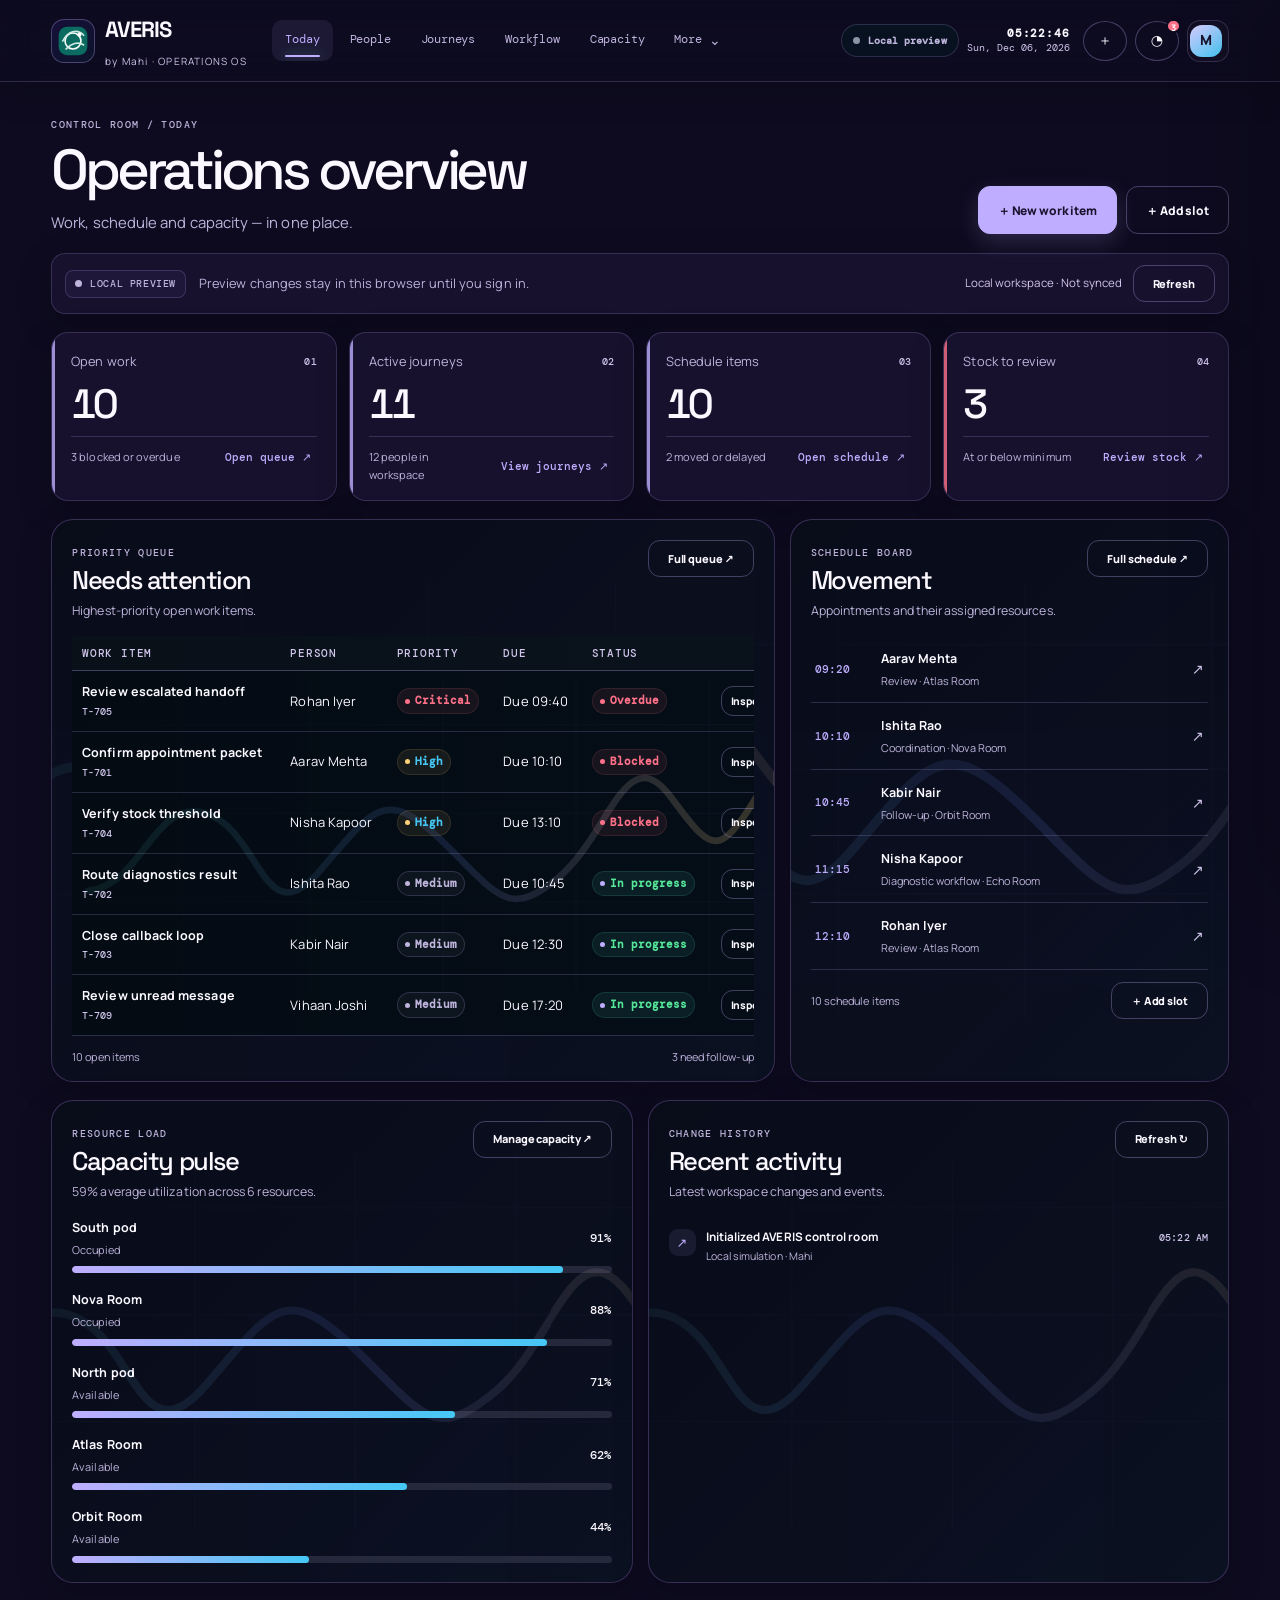
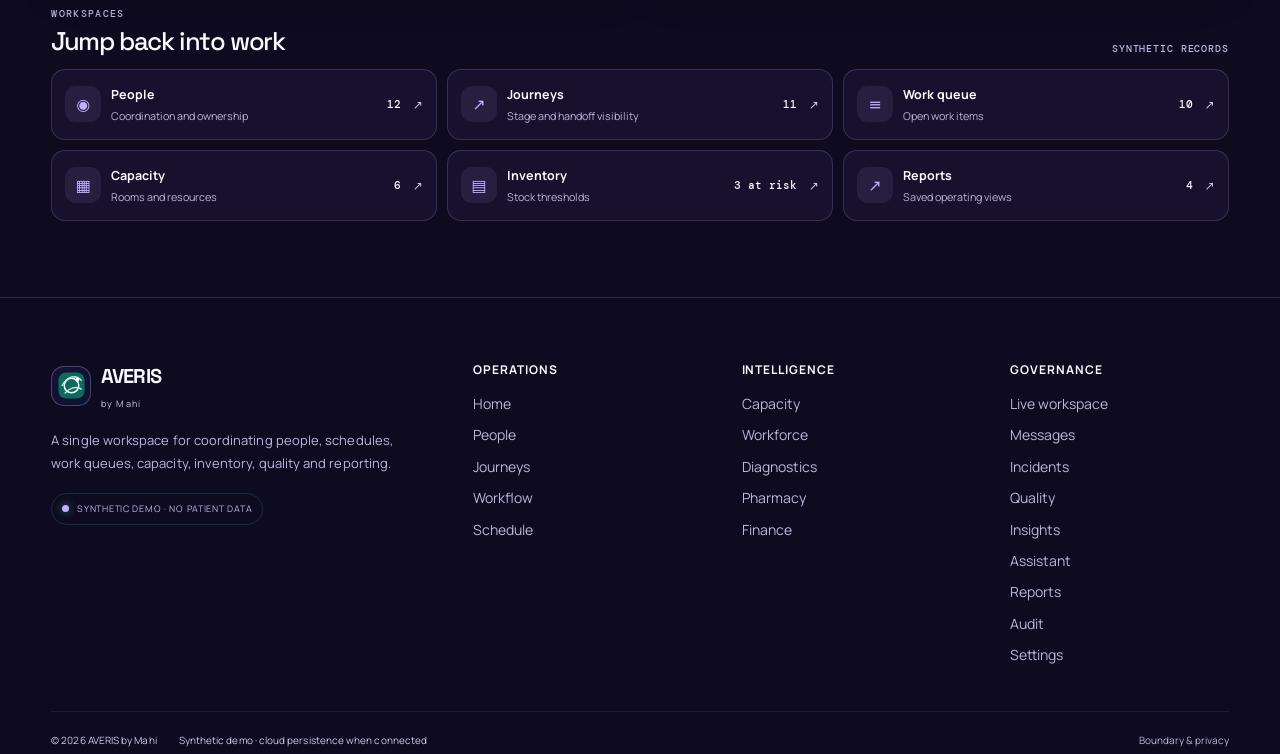
==== commit c87d78c2: "Deploy AVERIS through GitHub Pages from main" ====
--- a/index.html
+++ b/index.html
@@ -7,7 +7,7 @@
 <meta name="description" content="AVERIS operations workspace for coordinating people, journeys, queues, schedules, capacity, inventory, quality and reporting. Sample records are synthetic.">
 <link rel="icon" href="./assets/averis-orbit.svg">
 <link rel="manifest" href="./manifest.json">
-<link rel="stylesheet" href="./styles.css?v=56">
+<link rel="stylesheet" href="./styles.css?v=57">
 <title>AVERIS — Operations workspace</title>
 </head>
 <body>
@@ -73,6 +73,6 @@
 <aside class="drawer" id="drawer" aria-hidden="true"><div class="drawer-head"><div><span class="eyebrow" id="drawer-eyebrow">DETAIL</span><h2 id="drawer-title">Record</h2></div><button id="drawer-close" class="icon-button" type="button">×</button></div><div id="drawer-body" class="drawer-body"></div></aside>
 <div id="toast-stack" class="toast-stack" aria-live="polite"></div>
 <noscript><div class="noscript"><b>JavaScript is required for the AVERIS control room.</b><span>Everything is local to this browser.</span></div></noscript>
-<script src="./app.js?v=56" defer></script>
+<script src="./app.js?v=57" defer></script>
 </body>
 </html>
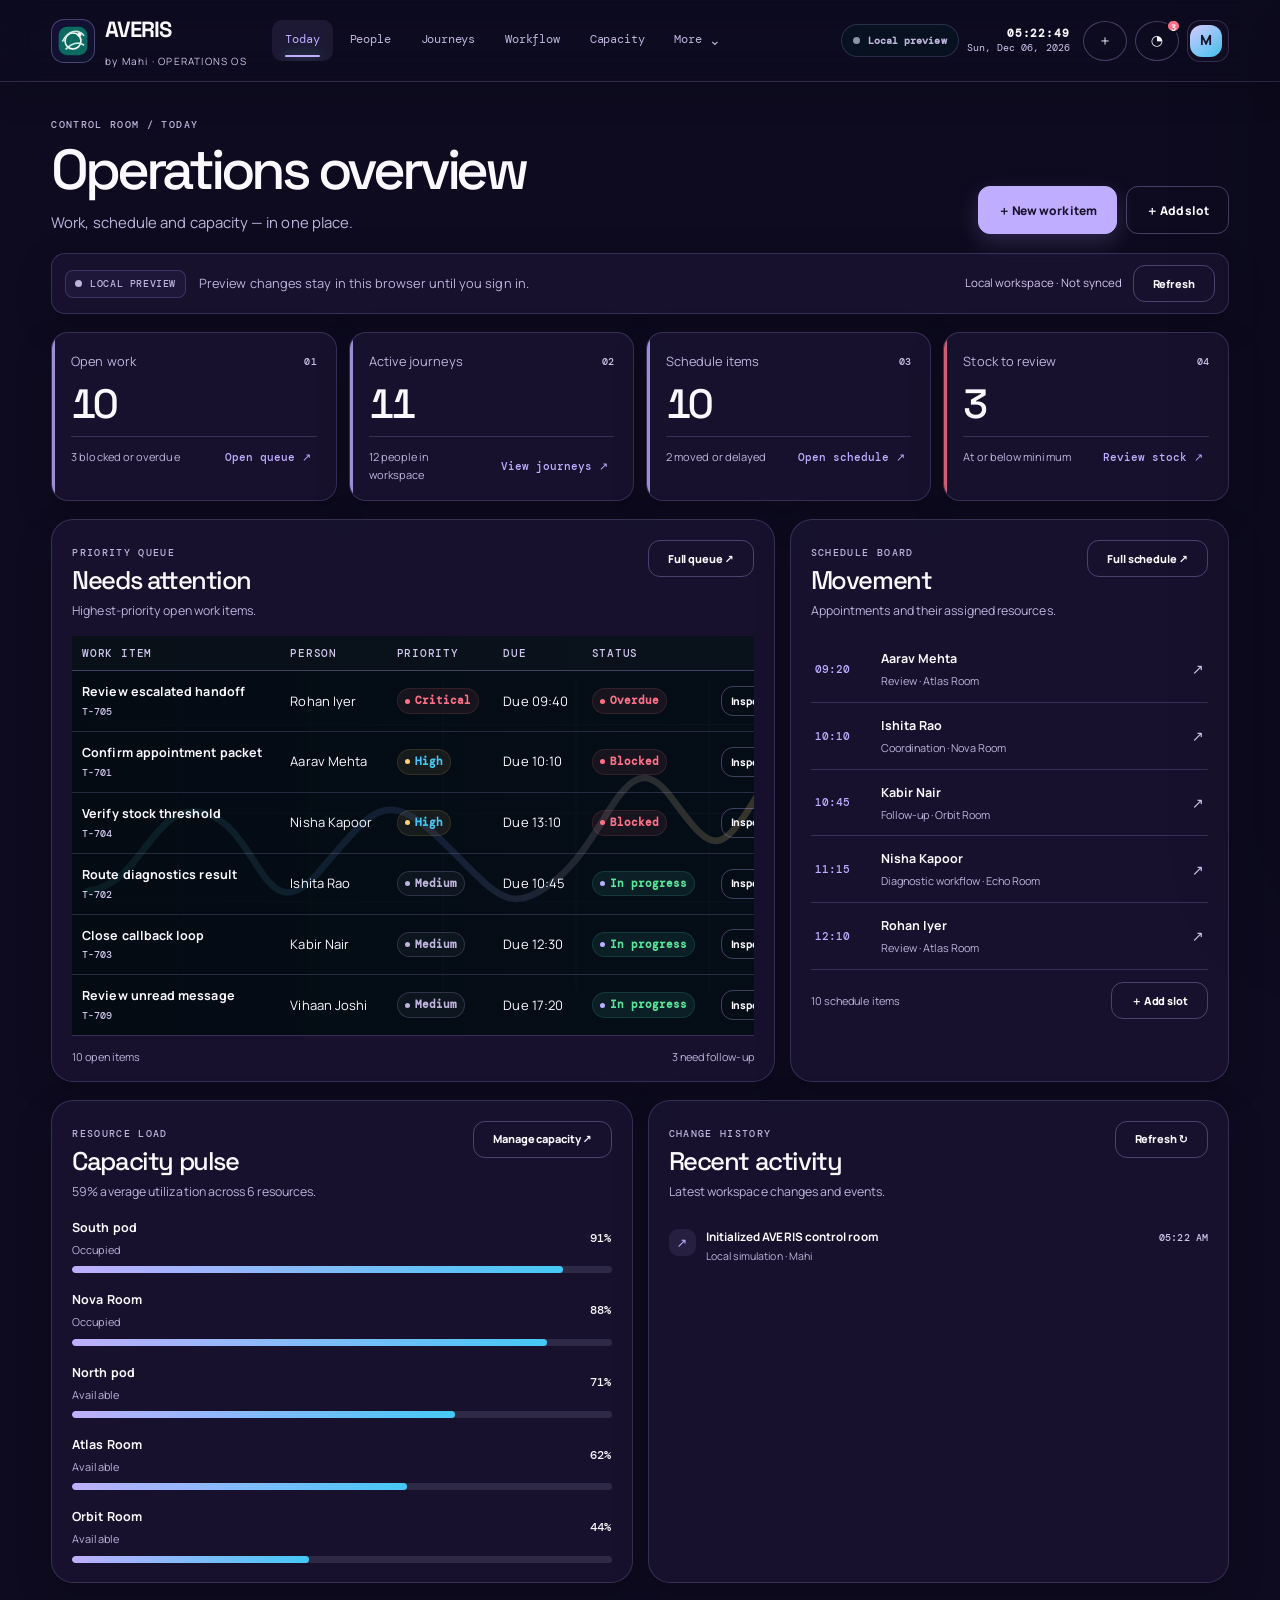
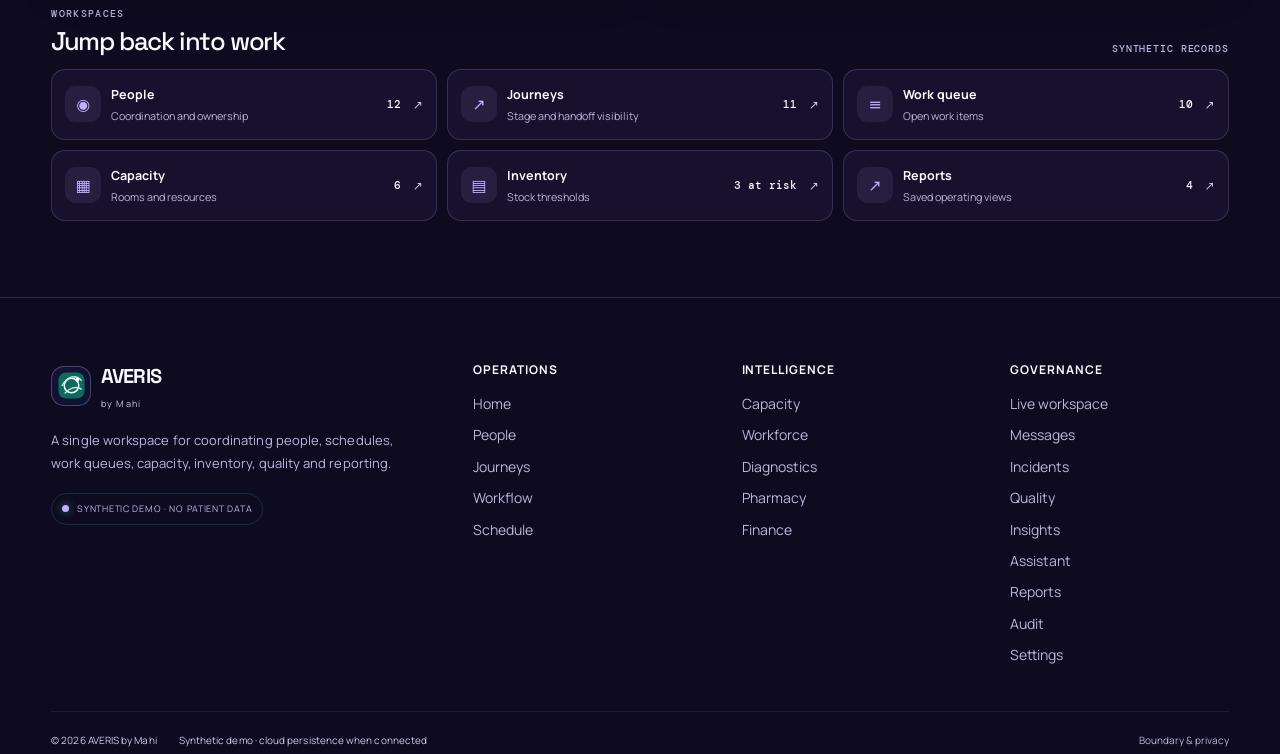
==== commit 10b46fd3: "Fix dashboard surfaces and refresh Pages assets" ====
--- a/index.html
+++ b/index.html
@@ -7,7 +7,7 @@
 <meta name="description" content="AVERIS operations workspace for coordinating people, journeys, queues, schedules, capacity, inventory, quality and reporting. Sample records are synthetic.">
 <link rel="icon" href="./assets/averis-orbit.svg">
 <link rel="manifest" href="./manifest.json">
-<link rel="stylesheet" href="./styles.css?v=57">
+<link rel="stylesheet" href="./styles.css?v=58">
 <title>AVERIS — Operations workspace</title>
 </head>
 <body>
@@ -73,6 +73,6 @@
 <aside class="drawer" id="drawer" aria-hidden="true"><div class="drawer-head"><div><span class="eyebrow" id="drawer-eyebrow">DETAIL</span><h2 id="drawer-title">Record</h2></div><button id="drawer-close" class="icon-button" type="button">×</button></div><div id="drawer-body" class="drawer-body"></div></aside>
 <div id="toast-stack" class="toast-stack" aria-live="polite"></div>
 <noscript><div class="noscript"><b>JavaScript is required for the AVERIS control room.</b><span>Everything is local to this browser.</span></div></noscript>
-<script src="./app.js?v=57" defer></script>
+<script src="./app.js?v=58" defer></script>
 </body>
 </html>
--- a/styles.css
+++ b/styles.css
@@ -2660,3 +2660,15 @@
 @media(max-width:1100px){.ops-kpis{grid-template-columns:repeat(2,minmax(0,1fr))}.ops-dashboard-grid,.ops-dashboard-grid-lower{grid-template-columns:minmax(0,1fr)}}
 @media(max-width:760px){.ops-home{gap:14px}.ops-home-header{align-items:flex-start;flex-direction:column;gap:16px}.ops-main-actions{width:100%;justify-content:flex-start}.ops-livebar{align-items:flex-start;gap:9px}.ops-livebar-right{width:100%;margin-left:0;justify-content:space-between}.ops-kpis{gap:9px}.ops-kpi{padding:14px 12px 12px;gap:10px}.ops-kpi-top{font-size:.72rem}.ops-kpi-foot{align-items:flex-start;flex-direction:column;gap:7px}.ops-panel{padding:15px 12px 12px}.ops-panel-head{gap:8px}.ops-panel-head>.button{padding-inline:9px!important;min-height:34px!important}.ops-table-wrap{margin-inline:-5px;width:calc(100% + 10px)}.ops-panel-foot{align-items:flex-start;flex-direction:column}.ops-quick-grid{grid-template-columns:repeat(2,minmax(0,1fr));gap:8px}.ops-quick-card{grid-template-columns:30px minmax(0,1fr) 12px;gap:8px;padding:12px 9px}.ops-quick-icon{width:30px;height:30px}.ops-quick-card>strong{display:none}.ops-quick-copy b{font-size:.73rem}.ops-quick-copy small{font-size:.62rem}}
 @media(max-width:420px){.ops-kpis{grid-template-columns:minmax(0,1fr)}.ops-kpi{display:grid;grid-template-columns:minmax(0,1fr) auto;gap:10px}.ops-kpi-top{grid-column:1/-1}.ops-kpi>strong{font-size:2.1rem}.ops-kpi-foot{align-items:flex-start}.ops-quick-grid{grid-template-columns:minmax(0,1fr)}}
+
+/* Keep the operational dashboard visually distinct from the photo-led legacy cards. */
+#workspace-root .ops-panel:before{
+  background:none!important;
+  background-image:none!important;
+  opacity:0!important;
+}
+/* The footer shares the page surface rather than introducing a second background treatment. */
+.site-footer,
+html[data-theme="light"] .site-footer{
+  background:var(--bg)!important;
+}
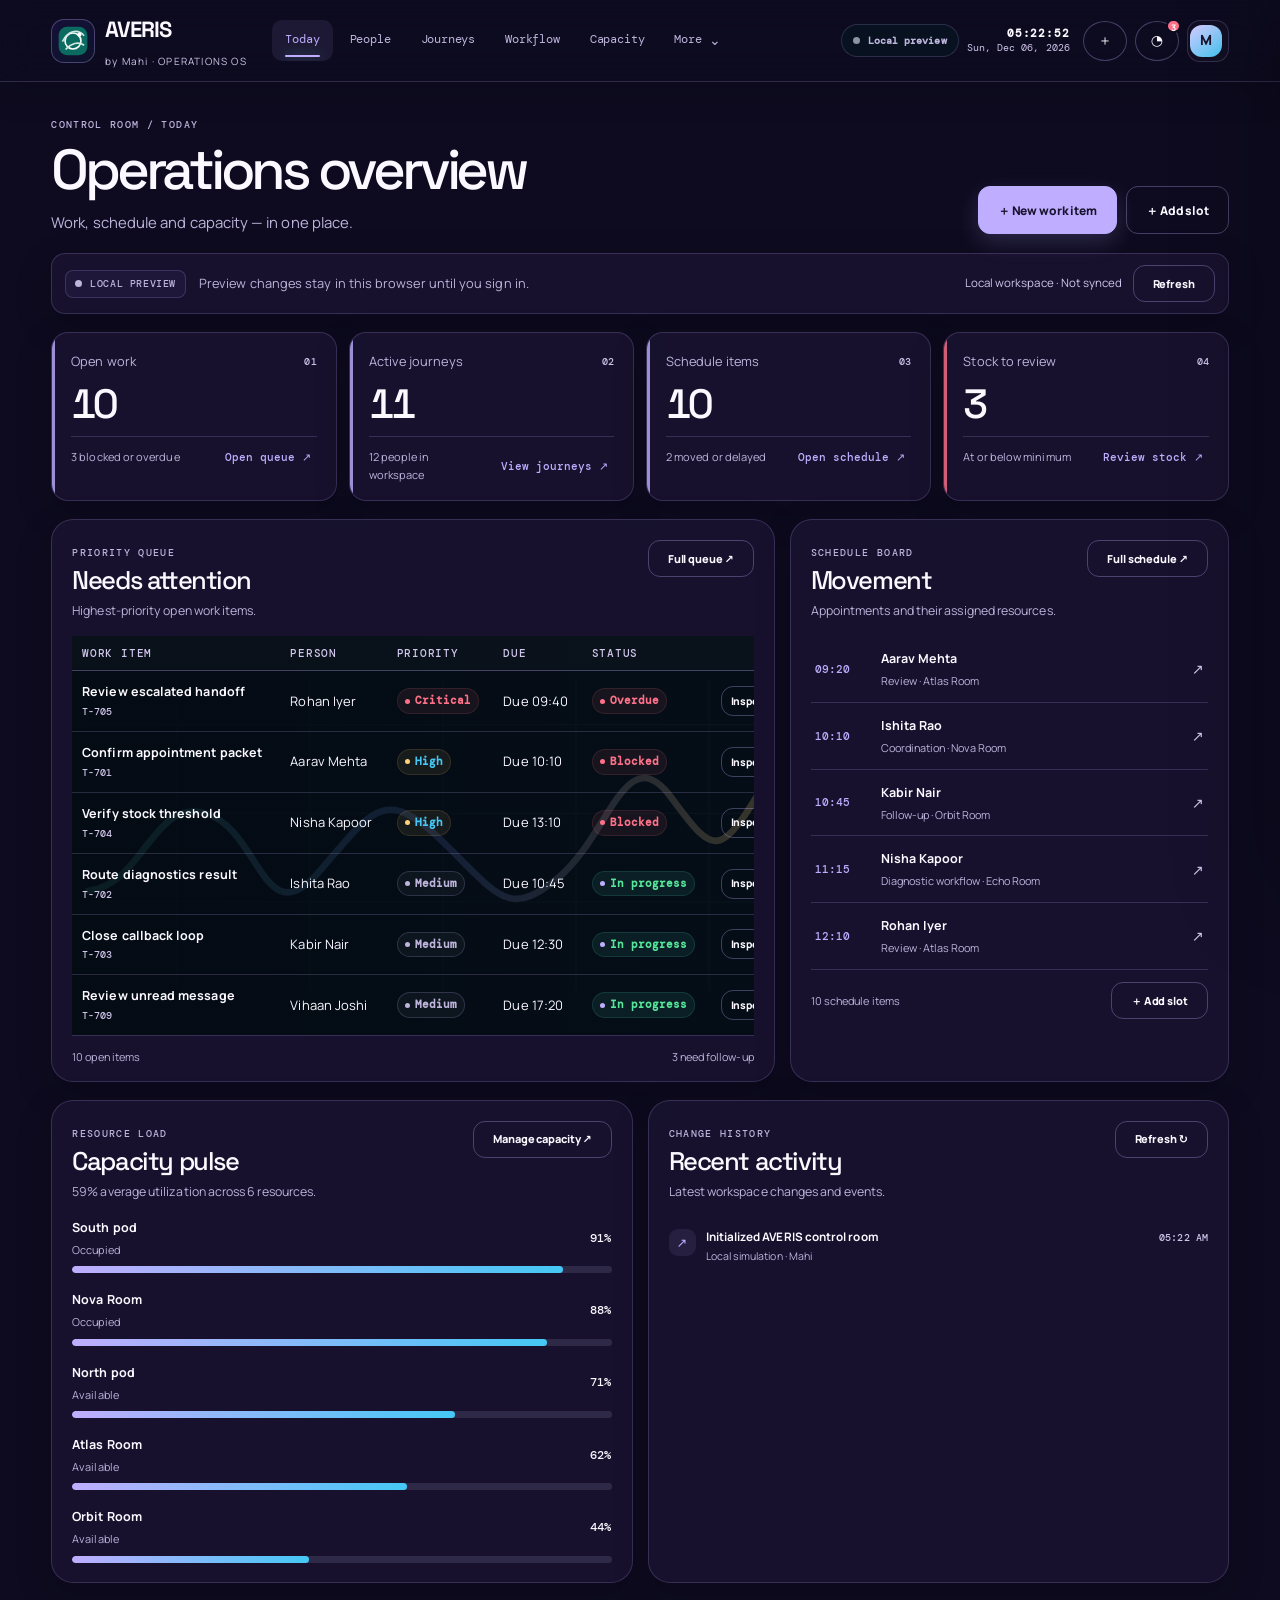
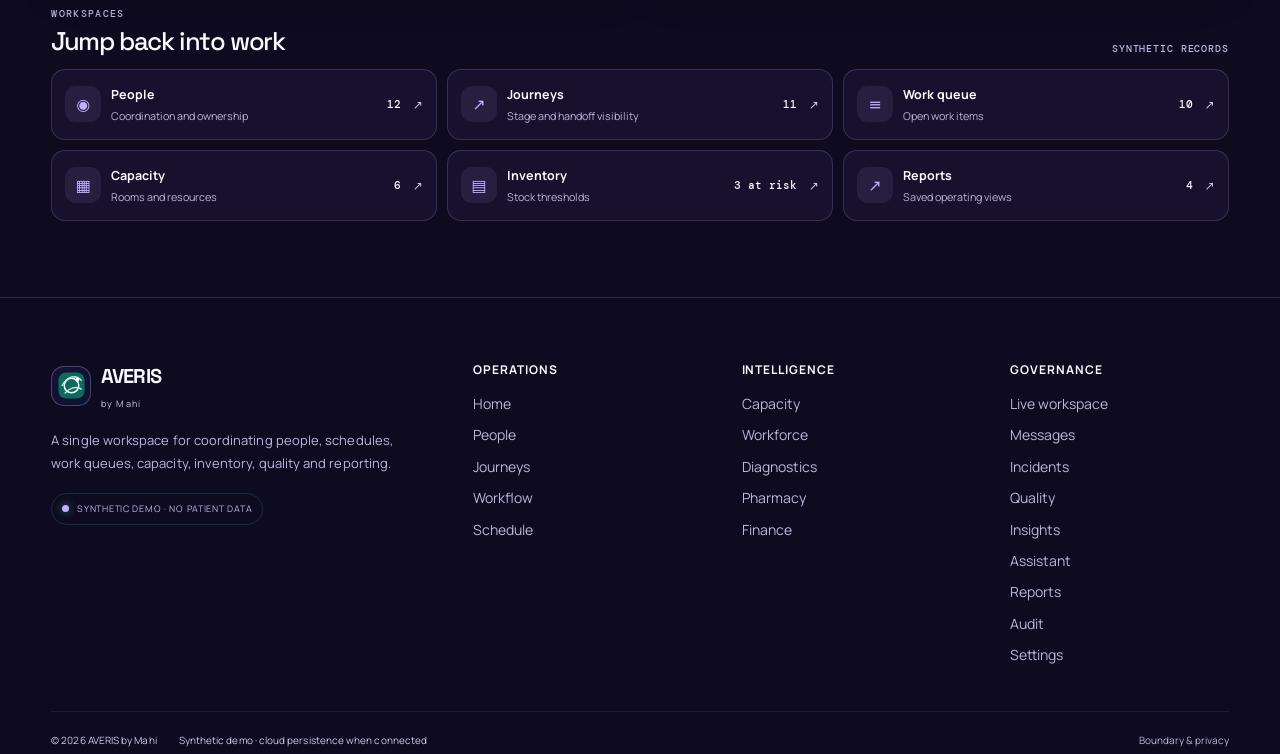
==== commit 6863ce70: "Keep Today dashboard public on GitHub Pages" ====
--- a/index.html
+++ b/index.html
@@ -7,7 +7,7 @@
 <meta name="description" content="AVERIS operations workspace for coordinating people, journeys, queues, schedules, capacity, inventory, quality and reporting. Sample records are synthetic.">
 <link rel="icon" href="./assets/averis-orbit.svg">
 <link rel="manifest" href="./manifest.json">
-<link rel="stylesheet" href="./styles.css?v=58">
+<link rel="stylesheet" href="./styles.css?v=59">
 <title>AVERIS — Operations workspace</title>
 </head>
 <body>
@@ -73,6 +73,6 @@
 <aside class="drawer" id="drawer" aria-hidden="true"><div class="drawer-head"><div><span class="eyebrow" id="drawer-eyebrow">DETAIL</span><h2 id="drawer-title">Record</h2></div><button id="drawer-close" class="icon-button" type="button">×</button></div><div id="drawer-body" class="drawer-body"></div></aside>
 <div id="toast-stack" class="toast-stack" aria-live="polite"></div>
 <noscript><div class="noscript"><b>JavaScript is required for the AVERIS control room.</b><span>Everything is local to this browser.</span></div></noscript>
-<script src="./app.js?v=58" defer></script>
+<script src="./app.js?v=59" defer></script>
 </body>
 </html>
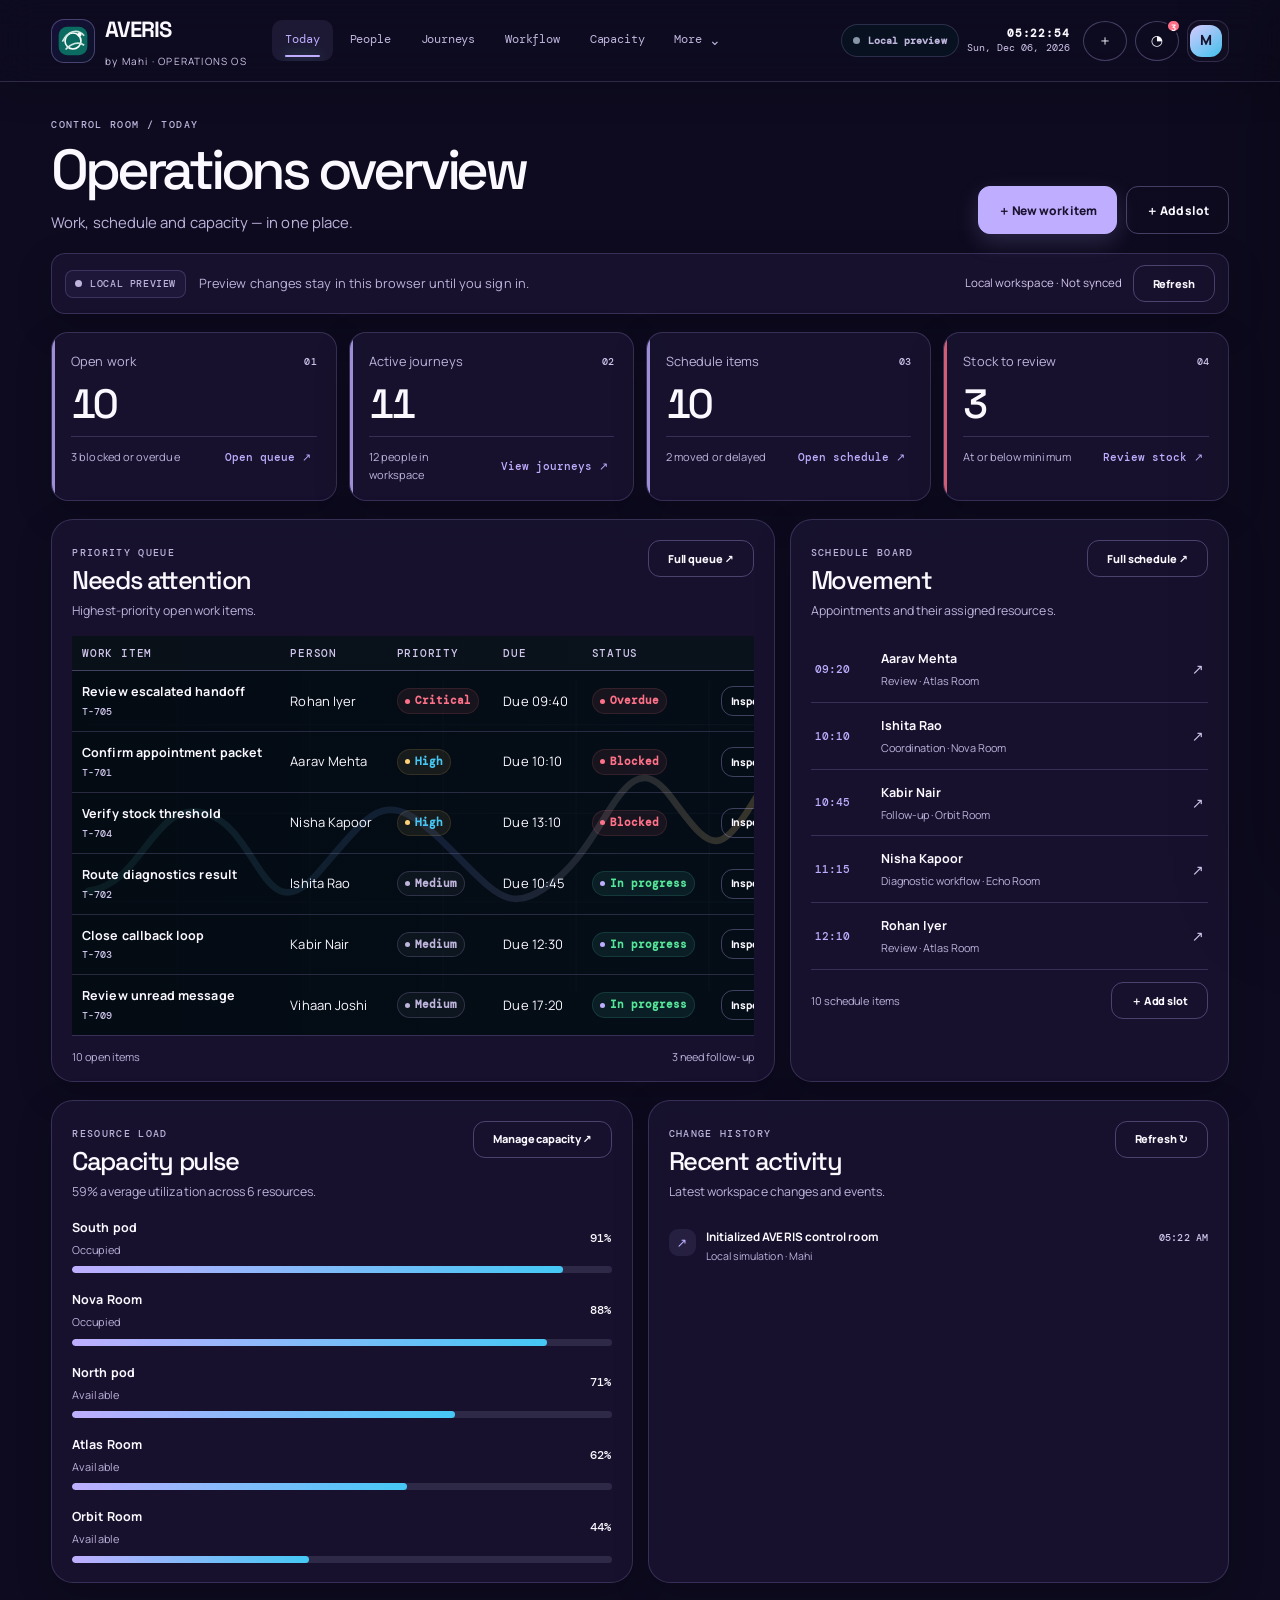
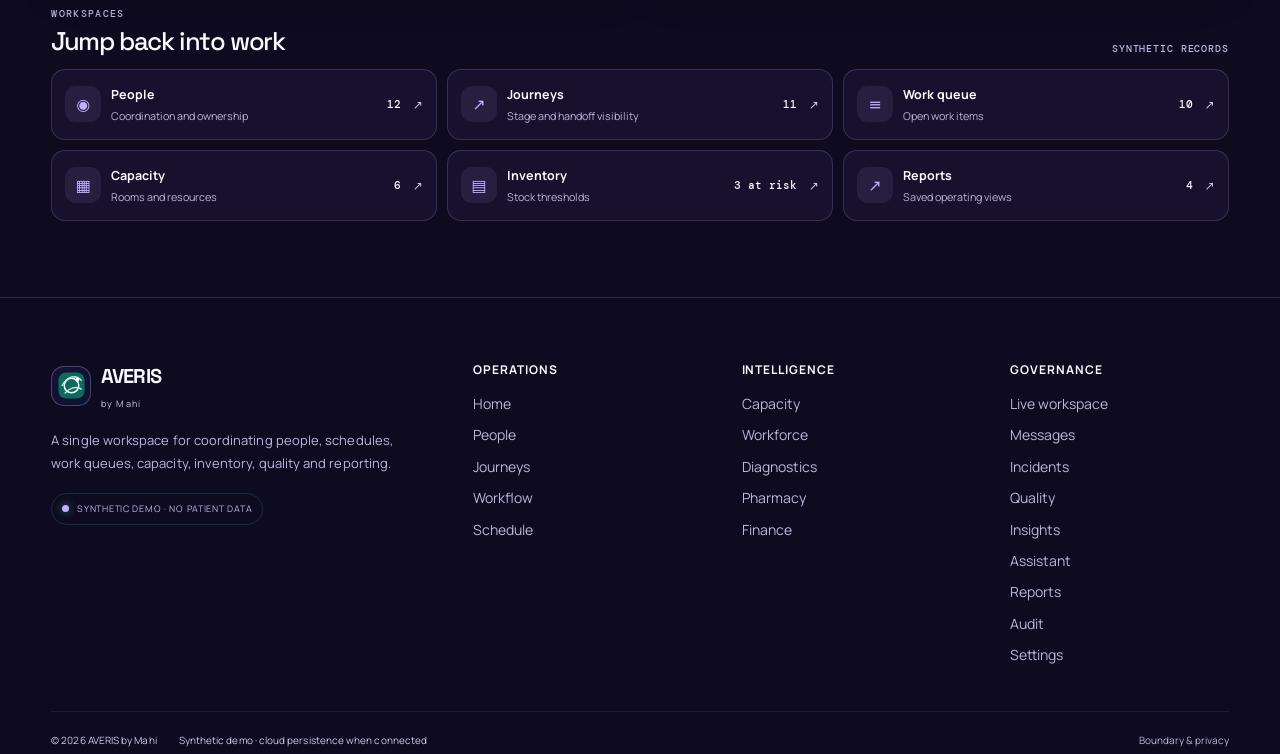
==== commit 9bf826fc: "Fix sign-in layout, theme, and demo fallback" ====
--- a/index.html
+++ b/index.html
@@ -7,7 +7,7 @@
 <meta name="description" content="AVERIS operations workspace for coordinating people, journeys, queues, schedules, capacity, inventory, quality and reporting. Sample records are synthetic.">
 <link rel="icon" href="./assets/averis-orbit.svg">
 <link rel="manifest" href="./manifest.json">
-<link rel="stylesheet" href="./styles.css?v=59">
+<link rel="stylesheet" href="./styles.css?v=60">
 <title>AVERIS — Operations workspace</title>
 </head>
 <body>
@@ -73,6 +73,6 @@
 <aside class="drawer" id="drawer" aria-hidden="true"><div class="drawer-head"><div><span class="eyebrow" id="drawer-eyebrow">DETAIL</span><h2 id="drawer-title">Record</h2></div><button id="drawer-close" class="icon-button" type="button">×</button></div><div id="drawer-body" class="drawer-body"></div></aside>
 <div id="toast-stack" class="toast-stack" aria-live="polite"></div>
 <noscript><div class="noscript"><b>JavaScript is required for the AVERIS control room.</b><span>Everything is local to this browser.</span></div></noscript>
-<script src="./app.js?v=59" defer></script>
+<script src="./app.js?v=60" defer></script>
 </body>
 </html>
--- a/styles.css
+++ b/styles.css
@@ -2672,3 +2672,109 @@
 html[data-theme="light"] .site-footer{
   background:var(--bg)!important;
 }
+
+/* Sign-in polish: consistent aubergine/lavender palette and non-colliding demo actions. */
+.auth-screen{
+  background:
+    radial-gradient(circle at 12% 12%,rgba(95,62,232,.20),transparent 30%),
+    radial-gradient(circle at 88% 82%,rgba(190,57,124,.10),transparent 30%),
+    linear-gradient(135deg,#0e0b20,#151027 58%,#100b20);
+}
+.auth-screen:before{
+  background:linear-gradient(100deg,transparent,rgba(196,181,253,.045),transparent);
+}
+.auth-visual,.auth-card{border-color:rgba(196,181,253,.19)}
+.auth-card{
+  background:linear-gradient(145deg,#211a3b,#17122b 76%,#151027);
+  color:#f5f2ff;
+}
+.auth-card h1{color:#f5f2ff}
+.auth-card>p{color:#c4b5fd}
+.auth-card .auth-form .field>label{color:#ddd6fe}
+.auth-card .check-row{color:#c4b5fd!important}
+.auth-card .input{
+  box-sizing:border-box;
+  background:#100c20;
+  color:#f5f2ff;
+  border-color:#493b67;
+}
+.auth-card .input::placeholder{color:#998db8}
+.auth-divider{color:#a99bc9}
+.auth-footnote{color:#a99bc9}
+.auth-demo-actions{
+  display:grid;
+  grid-template-columns:repeat(2,minmax(0,1fr));
+  align-items:stretch;
+  gap:12px;
+  width:100%;
+  margin-top:12px;
+}
+.auth-demo-actions>.button{
+  display:flex;
+  width:100%;
+  min-width:0;
+  min-height:52px;
+  height:auto;
+  box-sizing:border-box;
+  padding:11px 13px;
+  text-align:center;
+  line-height:1.35;
+  white-space:normal;
+  overflow-wrap:anywhere;
+  border-radius:13px;
+  font-size:clamp(11px,.82vw,13px);
+}
+.auth-demo-actions>.button.primary{
+  background:linear-gradient(135deg,#d8ccff,#bca7ff);
+  color:#21163c;
+  border-color:rgba(216,204,255,.9);
+}
+.auth-demo-actions>.button.ghost{
+  color:#f0eaff;
+  background:rgba(216,204,255,.055);
+  border-color:rgba(216,204,255,.30);
+}
+.auth-demo-actions>.button:disabled{opacity:.65;cursor:wait;transform:none}
+.auth-demo-note{
+  margin:9px 0 0;
+  color:#a99bc9;
+  font-size:11px;
+  line-height:1.5;
+}
+html[data-theme="light"] .auth-screen{
+  background:
+    radial-gradient(circle at 12% 12%,rgba(95,62,232,.10),transparent 30%),
+    linear-gradient(135deg,#f5f2ff,#ece5ff);
+}
+html[data-theme="light"] .auth-visual{border-color:#d8ccff}
+html[data-theme="light"] .auth-card{
+  background:linear-gradient(145deg,#fff,#f4efff);
+  border-color:#d8ccff;
+  color:#24163c;
+}
+html[data-theme="light"] .auth-card h1{color:#24163c}
+html[data-theme="light"] .auth-card>p,
+html[data-theme="light"] .auth-card .check-row,
+html[data-theme="light"] .auth-demo-note{color:#625477!important}
+html[data-theme="light"] .auth-card .auth-form .field>label{color:#4c3c69}
+html[data-theme="light"] .auth-card .input{
+  background:#fff;
+  color:#24163c;
+  border-color:#d8ccff;
+}
+html[data-theme="light"] .auth-card .input::placeholder{color:#827394}
+html[data-theme="light"] .auth-divider,
+html[data-theme="light"] .auth-footnote{color:#6d5d85}
+html[data-theme="light"] .auth-demo-actions>.button.ghost{
+  color:#44315f;
+  background:#f7f2ff;
+  border-color:#d8ccff;
+}
+@media(max-width:560px){
+  .auth-screen{padding:14px}
+  .auth-card{width:100%;min-height:0;padding:22px 18px;border-radius:21px}
+  .auth-card h1{font-size:clamp(27px,8vw,34px);overflow-wrap:anywhere}
+  .auth-demo-actions{grid-template-columns:minmax(0,1fr);gap:10px}
+  .auth-demo-actions>.button{min-height:48px;font-size:12px}
+  .auth-divider{margin:16px 0 10px}
+}
